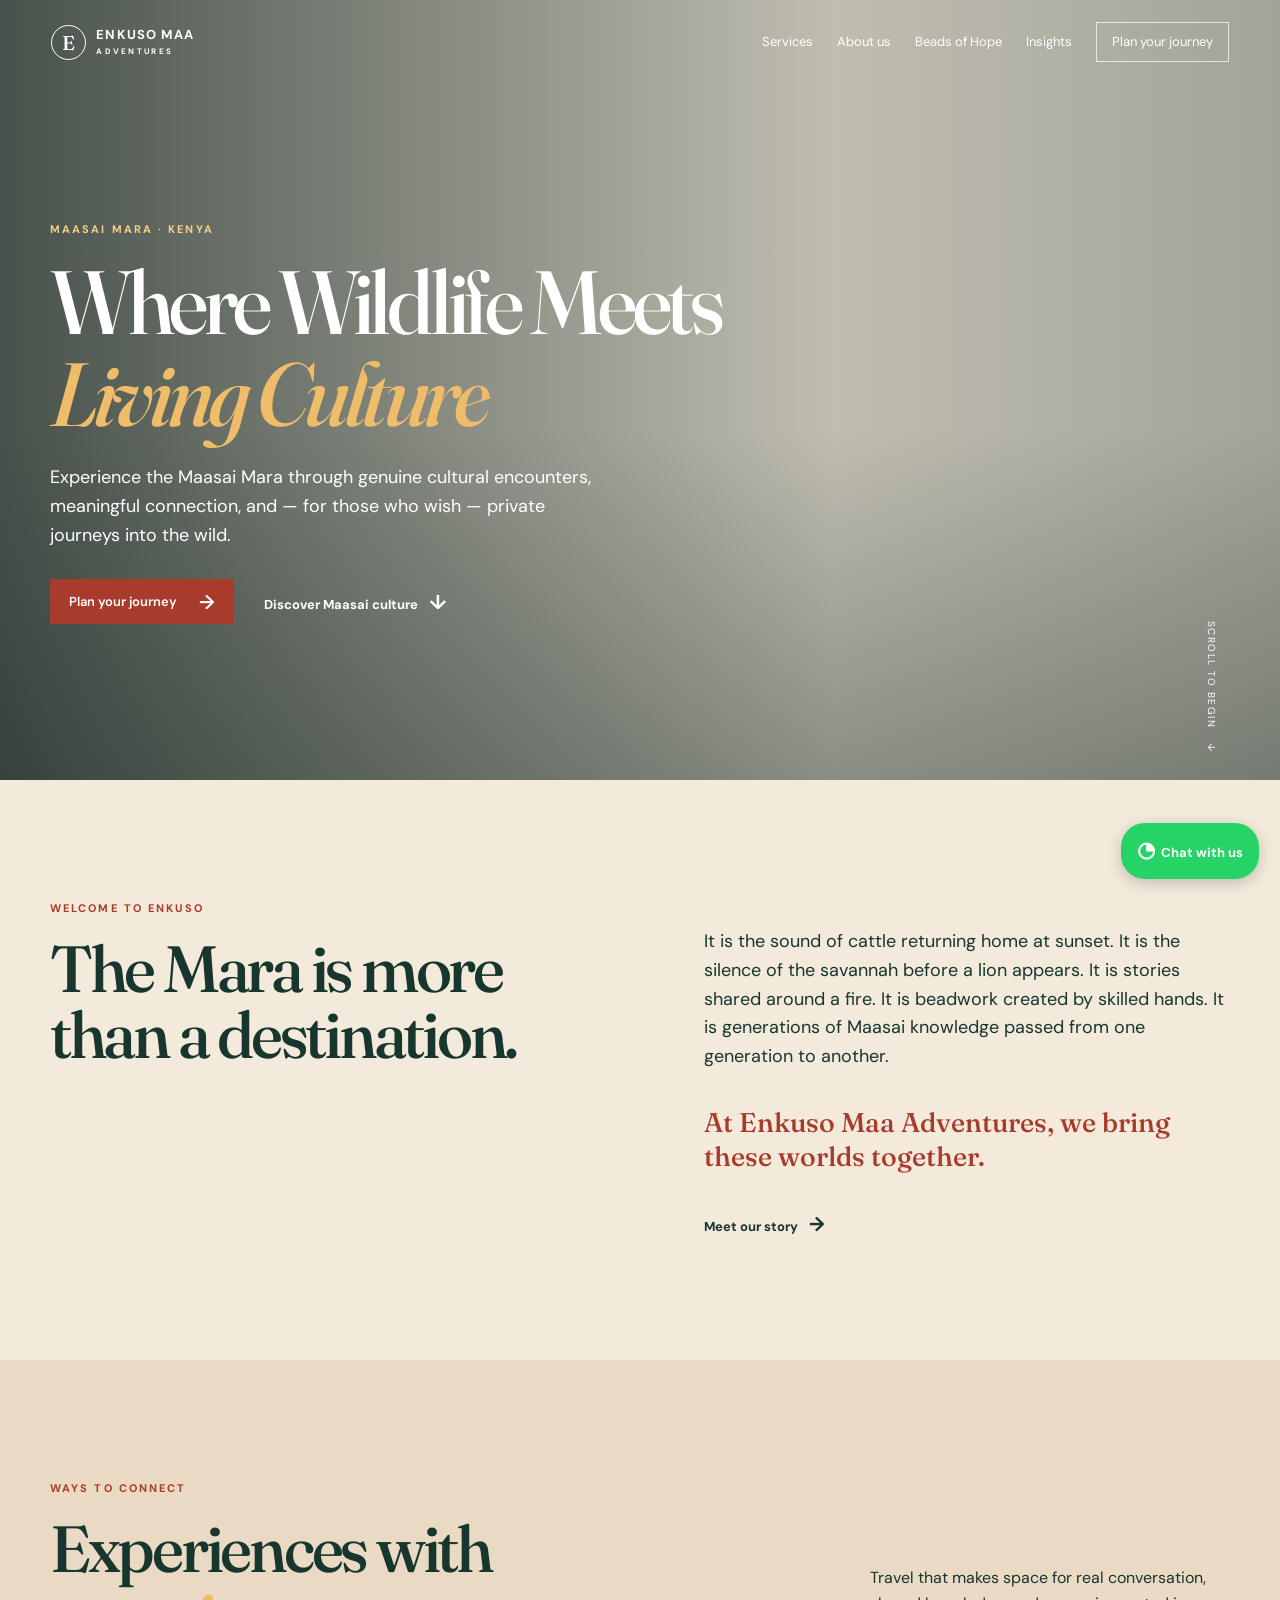
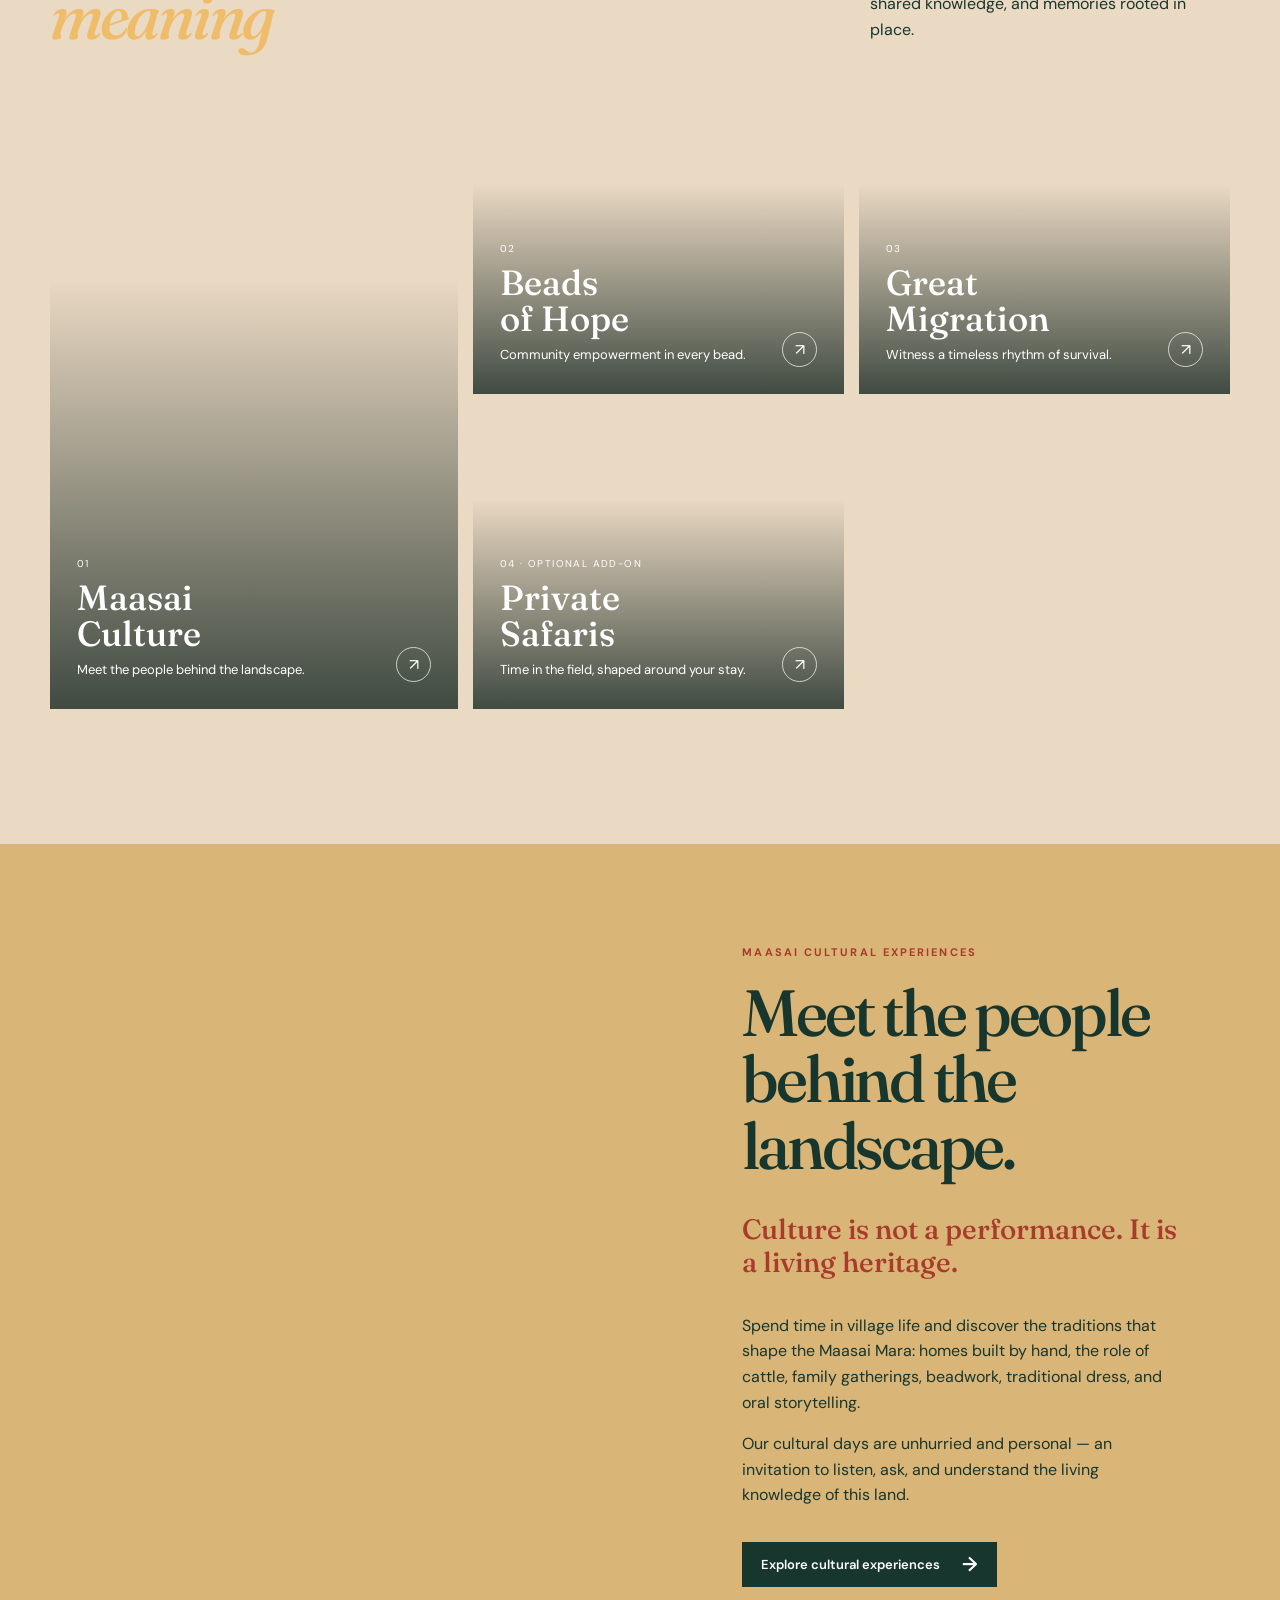
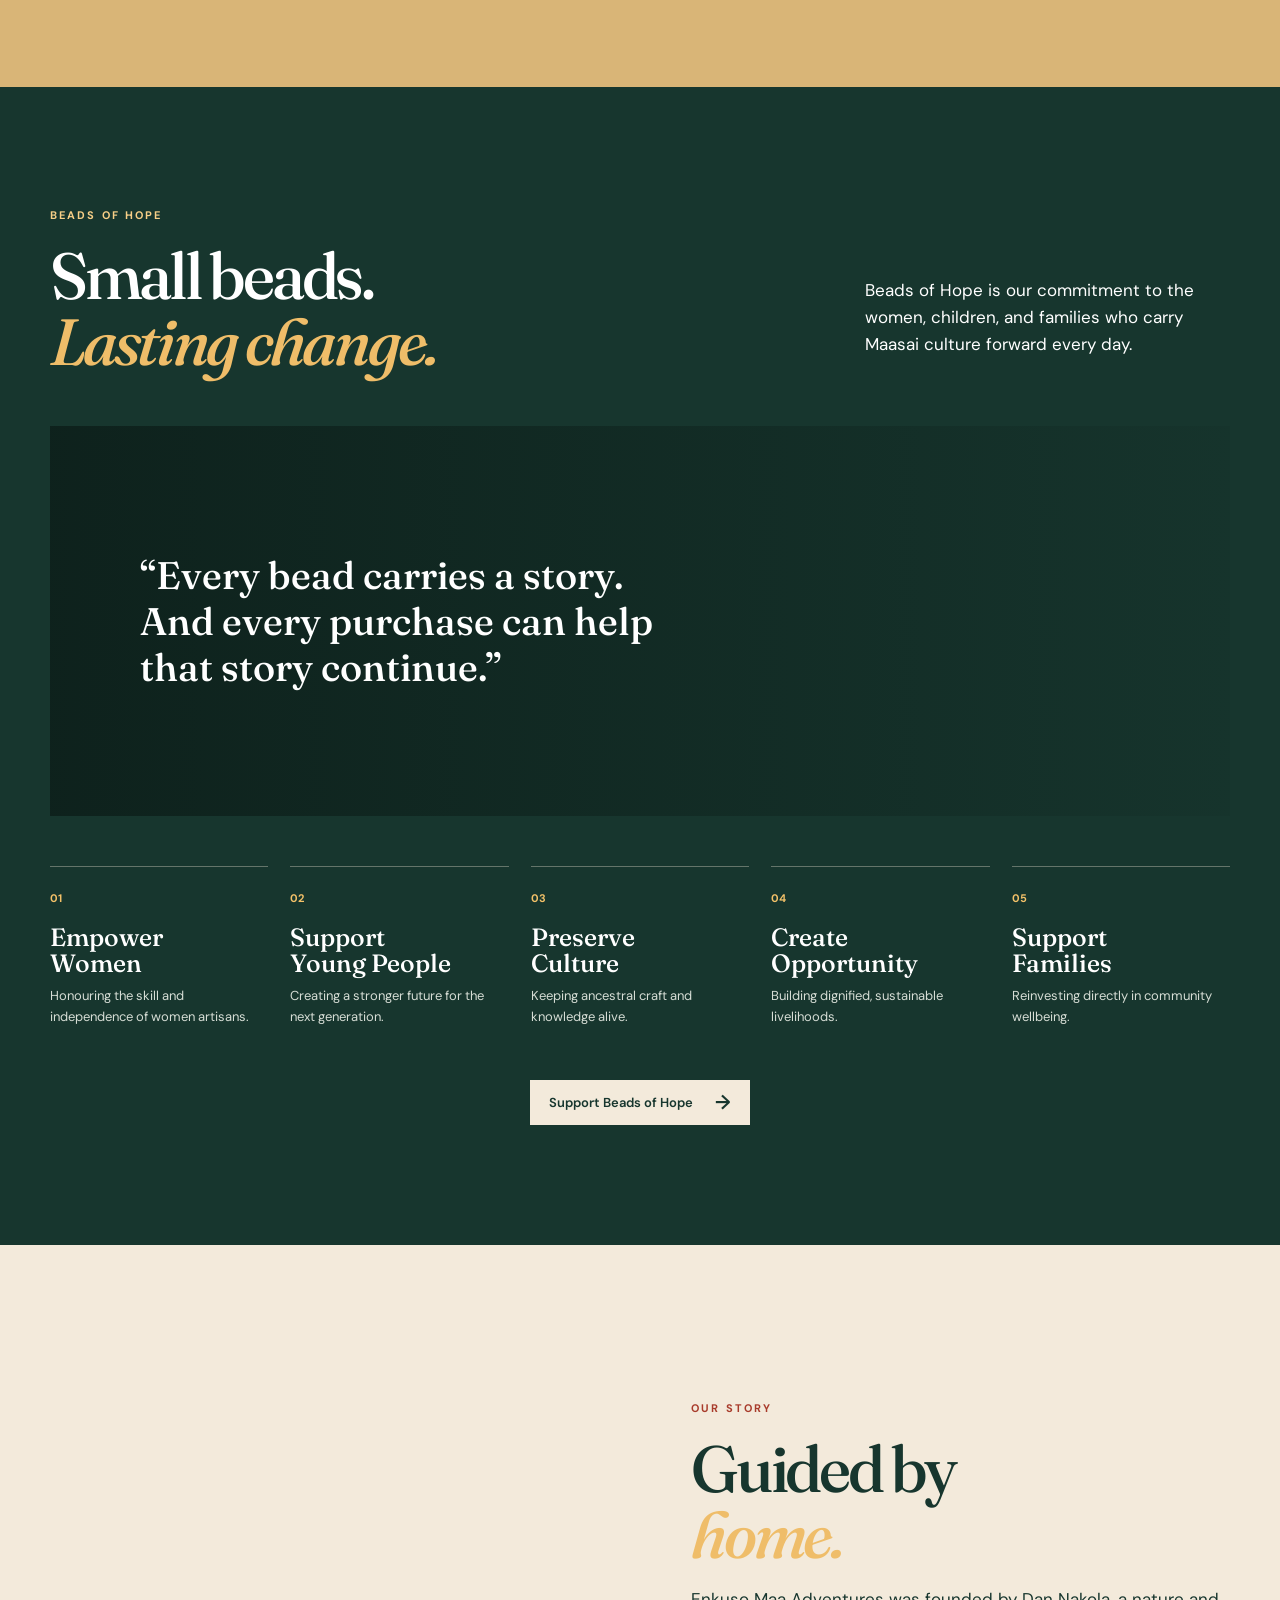
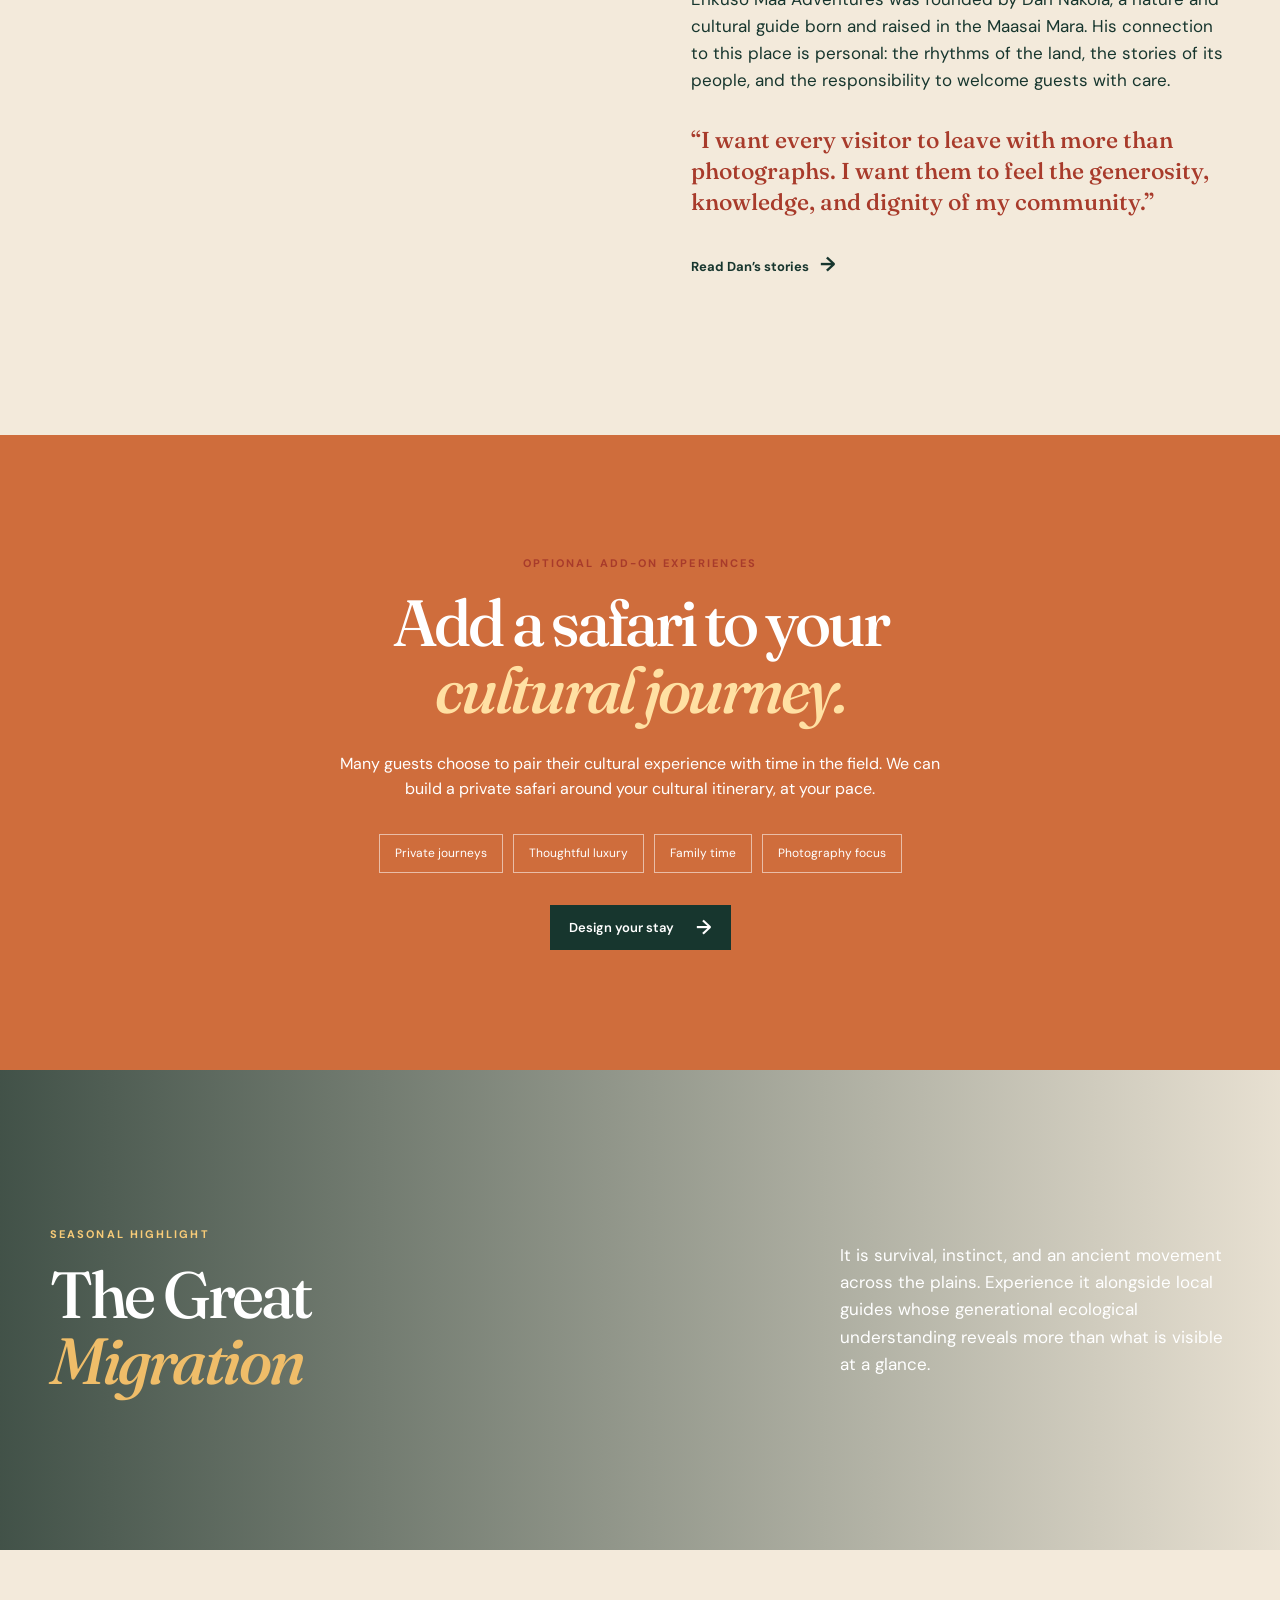
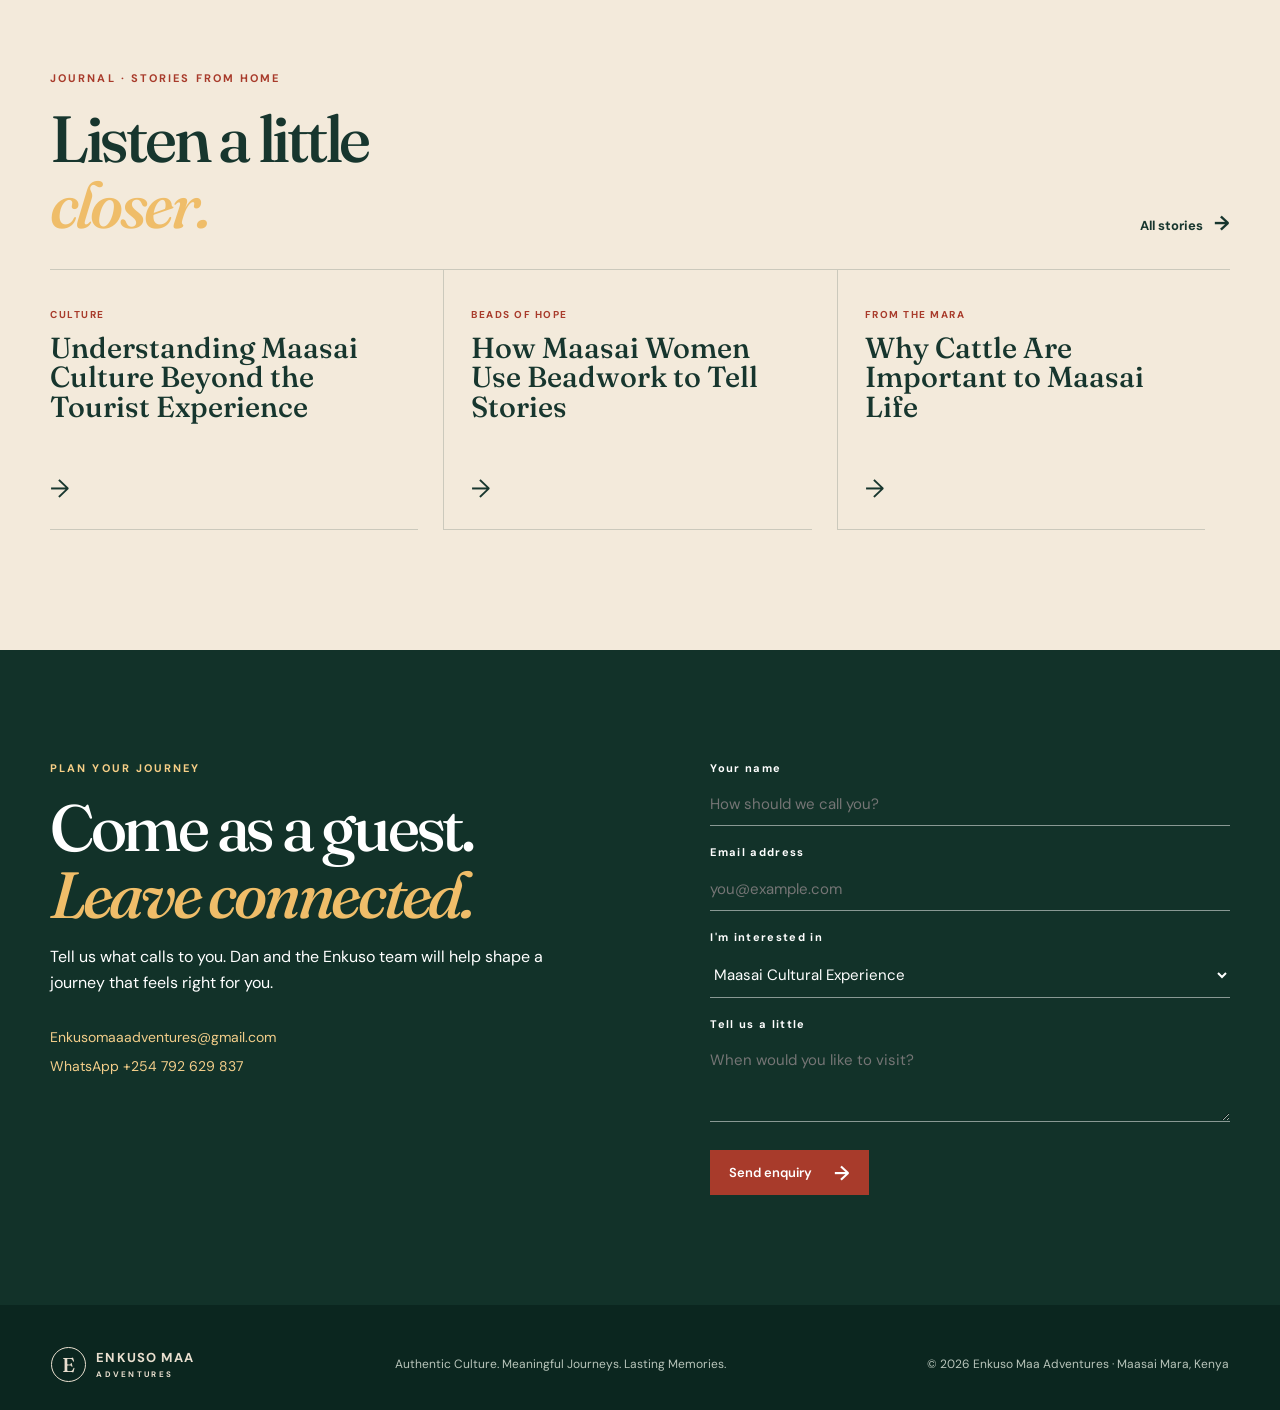
==== index.html @ 647bf37d "Initial commit" ====
<!doctype html>
<html lang="en">
<head>
  <meta charset="UTF-8" />
  <meta name="viewport" content="width=device-width, initial-scale=1.0" />
  <meta name="description" content="Enkuso Maa Adventures — authentic Maasai cultural experiences and meaningful journeys in the Maasai Mara." />
  <title>Enkuso Maa Adventures | Living Culture, Meaningful Journeys</title>
  <link rel="preconnect" href="https://fonts.googleapis.com" />
  <link rel="preconnect" href="https://fonts.gstatic.com" crossorigin />
  <link href="https://fonts.googleapis.com/css2?family=DM+Sans:wght@400;500;600;700&family=Fraunces:opsz,wght@9..144,500;9..144,600;9..144,700&display=swap" rel="stylesheet" />
  <link rel="stylesheet" href="style.css" />
</head>
<body>
  <a class="skip" href="#main">Skip to content</a>
  <header class="site-header" id="top">
    <a class="brand" href="#top" aria-label="Enkuso Maa Adventures home"><span class="brand-mark">E</span><span>ENKUSO MAA<small>ADVENTURES</small></span></a>
    <button class="menu-toggle" aria-label="Open navigation" aria-expanded="false"><span></span><span></span></button>
    <nav aria-label="Main navigation">
      <a href="services.html">Services</a><a href="about.html">About us</a><a href="#beads">Beads of Hope</a><a href="insights.html">Insights</a><a class="nav-cta" href="contact.html">Plan your journey</a>
    </nav>
  </header>

  <main id="main">
    <section class="hero">
      <div class="hero-image" role="img" aria-label="Maasai warrior standing in the Mara at sunset"></div>
      <div class="hero-overlay"></div>
      <div class="hero-copy container">
        <p class="eyebrow light">MAASAI MARA · KENYA</p>
        <h1>Where Wildlife Meets<br /><em>Living Culture</em></h1>
        <p class="lede">Experience the Maasai Mara through genuine cultural encounters, meaningful connection, and — for those who wish — private journeys into the wild.</p>
        <div class="actions"><a class="button button-red" href="#plan">Plan your journey <span>→</span></a><a class="text-link light" href="#culture">Discover Maasai culture <span>↓</span></a></div>
      </div>
      <p class="hero-note">Scroll to begin <span>↓</span></p>
    </section>

    <section class="intro section container">
      <div><p class="eyebrow">WELCOME TO ENKUSO</p><h2>The Mara is more<br />than a destination.</h2></div>
      <div class="intro-copy"><p>It is the sound of cattle returning home at sunset. It is the silence of the savannah before a lion appears. It is stories shared around a fire. It is beadwork created by skilled hands. It is generations of Maasai knowledge passed from one generation to another.</p><p class="accent-copy">At Enkuso Maa Adventures, we bring these worlds together.</p><a class="text-link dark" href="#about">Meet our story <span>→</span></a></div>
    </section>

    <section class="experiences section" id="experiences">
      <div class="container section-heading"><div><p class="eyebrow">WAYS TO CONNECT</p><h2>Experiences with<br /><em>meaning</em></h2></div><p>Travel that makes space for real conversation, shared knowledge, and memories rooted in place.</p></div>
      <div class="experience-grid container">
        <a class="experience-card culture-card" href="#culture"><div><p class="card-index">01</p><h3>Maasai<br />Culture</h3><p>Meet the people behind the landscape.</p><span class="round-arrow">↗</span></div></a>
        <a class="experience-card beads-card" href="#beads"><div><p class="card-index">02</p><h3>Beads<br />of Hope</h3><p>Community empowerment in every bead.</p><span class="round-arrow">↗</span></div></a>
        <a class="experience-card migration-card" href="#migration"><div><p class="card-index">03</p><h3>Great<br />Migration</h3><p>Witness a timeless rhythm of survival.</p><span class="round-arrow">↗</span></div></a>
        <a class="experience-card safari-card" href="#safari"><div><p class="card-index">04 · OPTIONAL ADD-ON</p><h3>Private<br />Safaris</h3><p>Time in the field, shaped around your stay.</p><span class="round-arrow">↗</span></div></a>
      </div>
    </section>

    <section class="culture section" id="culture">
      <div class="culture-photo"></div><div class="culture-copy"><p class="eyebrow">MAASAI CULTURAL EXPERIENCES</p><h2>Meet the people<br />behind the landscape.</h2><p class="statement">Culture is not a performance. It is a living heritage.</p><p>Spend time in village life and discover the traditions that shape the Maasai Mara: homes built by hand, the role of cattle, family gatherings, beadwork, traditional dress, and oral storytelling.</p><p>Our cultural days are unhurried and personal — an invitation to listen, ask, and understand the living knowledge of this land.</p><a class="button button-dark" href="#plan">Explore cultural experiences <span>→</span></a></div>
    </section>

    <section class="beads section" id="beads">
      <div class="container beads-top"><div><p class="eyebrow light">BEADS OF HOPE</p><h2>Small beads.<br /><em>Lasting change.</em></h2></div><p>Beads of Hope is our commitment to the women, children, and families who carry Maasai culture forward every day.</p></div>
      <div class="beads-image container"><div class="beads-quote">“Every bead carries a story.<br />And every purchase can help<br />that story continue.”</div></div>
      <div class="container pillars"><article><b>01</b><h3>Empower<br />Women</h3><p>Honouring the skill and independence of women artisans.</p></article><article><b>02</b><h3>Support<br />Young People</h3><p>Creating a stronger future for the next generation.</p></article><article><b>03</b><h3>Preserve<br />Culture</h3><p>Keeping ancestral craft and knowledge alive.</p></article><article><b>04</b><h3>Create<br />Opportunity</h3><p>Building dignified, sustainable livelihoods.</p></article><article><b>05</b><h3>Support<br />Families</h3><p>Reinvesting directly in community wellbeing.</p></article></div>
      <div class="center"><a class="button button-cream" href="#plan">Support Beads of Hope <span>→</span></a></div>
    </section>

    <section class="about section container" id="about"><div class="about-photo"></div><div class="about-copy"><p class="eyebrow">OUR STORY</p><h2>Guided by<br /><em>home.</em></h2><p>Enkuso Maa Adventures was founded by Dan Nakola, a nature and cultural guide born and raised in the Maasai Mara. His connection to this place is personal: the rhythms of the land, the stories of its people, and the responsibility to welcome guests with care.</p><p>“I want every visitor to leave with more than photographs. I want them to feel the generosity, knowledge, and dignity of my community.”</p><a class="text-link dark" href="#stories">Read Dan’s stories <span>→</span></a></div></section>

    <section class="safari section" id="safari"><div class="container safari-inner"><p class="eyebrow">OPTIONAL ADD-ON EXPERIENCES</p><h2>Add a safari to your<br /><em>cultural journey.</em></h2><p class="safari-intro">Many guests choose to pair their cultural experience with time in the field. We can build a private safari around your cultural itinerary, at your pace.</p><div class="safari-types"><span>Private journeys</span><span>Thoughtful luxury</span><span>Family time</span><span>Photography focus</span></div><a class="button button-dark" href="#plan">Design your stay <span>→</span></a></div></section>

    <section class="migration section" id="migration"><div class="container migration-wrap"><div><p class="eyebrow">SEASONAL HIGHLIGHT</p><h2>The Great<br /><em>Migration</em></h2></div><p>It is survival, instinct, and an ancient movement across the plains. Experience it alongside local guides whose generational ecological understanding reveals more than what is visible at a glance.</p></div></section>

    <section class="stories section container" id="stories"><div class="section-heading"><div><p class="eyebrow">JOURNAL · STORIES FROM HOME</p><h2>Listen a little<br /><em>closer.</em></h2></div><a class="text-link dark" href="#plan">All stories <span>→</span></a></div><div class="story-grid"><article><p class="story-cat">CULTURE</p><h3>Understanding Maasai Culture Beyond the Tourist Experience</h3><a href="#plan" aria-label="Read story">→</a></article><article><p class="story-cat">BEADS OF HOPE</p><h3>How Maasai Women Use Beadwork to Tell Stories</h3><a href="#plan" aria-label="Read story">→</a></article><article><p class="story-cat">FROM THE MARA</p><h3>Why Cattle Are Important to Maasai Life</h3><a href="#plan" aria-label="Read story">→</a></article></div></section>

    <section class="plan" id="plan"><div class="container plan-grid"><div><p class="eyebrow light">PLAN YOUR JOURNEY</p><h2>Come as a guest.<br /><em>Leave connected.</em></h2><p>Tell us what calls to you. Dan and the Enkuso team will help shape a journey that feels right for you.</p><p class="contact-links"><a href="mailto:Enkusomaaadventures@gmail.com">Enkusomaaadventures@gmail.com</a><a href="https://wa.me/254792629837" target="_blank" rel="noopener">WhatsApp +254 792 629 837</a></p></div><form><label>Your name<input required type="text" placeholder="How should we call you?" /></label><label>Email address<input required type="email" placeholder="you@example.com" /></label><label>I'm interested in<select><option>Maasai Cultural Experience</option><option>Beads of Hope</option><option>Safari Add-On</option><option>Great Migration</option><option>Not Sure Yet</option></select></label><label>Tell us a little<textarea rows="3" placeholder="When would you like to visit?"></textarea></label><button class="button button-red" type="submit">Send enquiry <span>→</span></button></form></div></section>
  </main>
  <a class="whatsapp" href="https://wa.me/254792629837" target="_blank" rel="noopener" aria-label="Chat on WhatsApp">◔<span>Chat with us</span></a>
  <footer><a class="brand" href="#top"><span class="brand-mark">E</span><span>ENKUSO MAA<small>ADVENTURES</small></span></a><p>Authentic Culture. Meaningful Journeys. Lasting Memories.</p><p>© 2026 Enkuso Maa Adventures · Maasai Mara, Kenya</p></footer>
  <script src="script.js"></script>
</body>
</html>
---- style.css ----
:root{--ink:#17362e;--cream:#f3eadb;--sand:#d7b477;--red:#a83b2b;--orange:#d96d36;--line:rgba(23,54,46,.18)}*{box-sizing:border-box}html{scroll-behavior:smooth}body{margin:0;background:var(--cream);color:var(--ink);font-family:'DM Sans',sans-serif;font-size:16px;line-height:1.6}.container{width:min(1180px,calc(100% - 80px));margin:auto}.skip{position:absolute;left:-999px}.skip:focus{left:1rem;top:1rem;z-index:99;background:white;padding:.5rem}.site-header{height:84px;display:flex;align-items:center;justify-content:space-between;padding:0 4vw;position:absolute;top:0;width:100%;z-index:2;color:white}.brand{display:flex;align-items:center;gap:10px;color:inherit;text-decoration:none;font-weight:700;letter-spacing:.09em;font-size:13px;line-height:1.05}.brand small{display:block;font-size:8px;letter-spacing:.29em;margin-top:5px}.brand-mark{width:35px;height:35px;border:1px solid currentColor;border-radius:50%;display:grid;place-items:center;font-family:Fraunces,serif;font-size:20px;font-weight:500}.site-header nav{display:flex;align-items:center;gap:24px}.site-header nav a{color:inherit;text-decoration:none;font-size:13px}.nav-cta{border:1px solid rgba(255,255,255,.7);padding:9px 15px}.menu-toggle{display:none}.hero{height:min(780px,100vh);min-height:630px;position:relative;color:white;display:flex;align-items:center;overflow:hidden}.hero-image,.culture-photo,.beads-image,.about-photo{background-size:cover;background-position:center}.hero-image{inset:0;position:absolute;background-image:url('https://images.unsplash.com/photo-1516426122078-c23e76319801?auto=format&fit=crop&w=2000&q=85');transform:scale(1.02)}.hero-overlay{position:absolute;inset:0;background:linear-gradient(90deg,rgba(13,31,27,.75),rgba(13,31,27,.22) 65%,rgba(13,31,27,.35)),linear-gradient(0deg,rgba(13,31,27,.3),transparent 45%)}.hero-copy{position:relative;padding-top:65px}.eyebrow{font-size:11px;letter-spacing:.19em;font-weight:700;margin:0 0 18px;color:var(--red)}.eyebrow.light{color:#f7cf87}.hero h1,h2,h3{font-family:Fraunces,Georgia,serif;font-weight:500;line-height:1.02;margin:0}.hero h1{font-size:clamp(52px,7vw,91px);letter-spacing:-.05em}.hero h1 em,h2 em{font-weight:500;color:#efbd69}.lede{font-size:18px;max-width:545px;margin:24px 0 30px}.actions{display:flex;align-items:center;gap:30px}.button{display:inline-flex;align-items:center;gap:22px;text-decoration:none;border:0;padding:14px 19px;font:600 13px 'DM Sans';cursor:pointer}.button span{font-size:20px;line-height:0}.button-red{background:var(--red);color:white}.button-dark{background:var(--ink);color:white}.button-cream{background:var(--cream);color:var(--ink)}.text-link{font-weight:700;font-size:13px;text-decoration:none}.text-link span{font-size:20px;margin-left:8px}.text-link.light{color:white}.text-link.dark{color:var(--ink)}.hero-note{position:absolute;right:4vw;bottom:27px;writing-mode:vertical-rl;font-size:10px;letter-spacing:.14em;text-transform:uppercase}.hero-note span{margin-top:10px}.section{padding:120px 0}.intro{display:grid;grid-template-columns:1fr 1fr;gap:10vw}.intro h2,.section-heading h2,.culture h2,.beads h2,.about h2,.safari h2,.migration h2,.plan h2{font-size:clamp(42px,5.1vw,71px);letter-spacing:-.05em}.intro-copy{padding-top:27px;font-size:18px}.intro-copy p:first-child{margin-top:0}.accent-copy{font:500 27px/1.25 Fraunces,serif;color:var(--red);margin:35px 0}.experiences{background:#ead9c3;padding-bottom:135px}.section-heading{display:flex;justify-content:space-between;align-items:end;margin-bottom:45px}.section-heading>p{max-width:360px;margin-bottom:7px}.experience-grid{display:grid;grid-template-columns:1.1fr 1fr 1fr;grid-template-rows:300px 300px;gap:15px}.experience-card{display:flex;align-items:end;color:white;padding:27px;text-decoration:none;background-size:cover;background-position:center;position:relative;isolation:isolate}.experience-card:before{content:"";position:absolute;inset:0;background:linear-gradient(0deg,rgba(7,27,22,.75),transparent 70%);z-index:-1}.experience-card>div{width:100%}.culture-card{grid-row:span 2;background-image:url('https://images.unsplash.com/photo-1547471080-7cc2caa01a7e?auto=format&fit=crop&w=1100&q=80')}.beads-card{background-image:url('https://images.unsplash.com/photo-1598520106830-8c45c2035460?auto=format&fit=crop&w=1000&q=80')}.migration-card{background-image:url('https://images.unsplash.com/photo-1516026672322-bc52d61a55d5?auto=format&fit=crop&w=1000&q=80')}.safari-card{background-image:url('https://images.unsplash.com/photo-1547970810-dc1eac37d174?auto=format&fit=crop&w=1000&q=80')}.card-index{font-size:10px;letter-spacing:.14em;margin:0 0 8px}.experience-card h3{font-size:35px}.experience-card p:not(.card-index){font-size:13px;margin:9px 0 0}.round-arrow{float:right;border:1px solid rgba(255,255,255,.7);width:35px;height:35px;border-radius:50%;display:grid;place-items:center;margin-top:-34px}.culture{display:grid;grid-template-columns:1fr 1fr;padding:0;background:#d9b577}.culture-photo{min-height:710px;background-image:url('https://images.unsplash.com/photo-1535083783855-76ae62b2914e?auto=format&fit=crop&w=1200&q=85')}.culture-copy{padding:100px min(8vw,120px);align-self:center}.culture-copy>p:not(.eyebrow){max-width:500px}.statement{font:500 28px/1.2 Fraunces,serif;color:var(--red);margin:33px 0}.culture-copy .button{margin-top:18px}.beads{background:var(--ink);color:white}.beads-top{display:flex;justify-content:space-between;align-items:end;margin-bottom:50px}.beads-top>p{max-width:365px;font-size:17px}.beads-image{height:390px;background-image:linear-gradient(90deg,rgba(10,25,21,.7),rgba(10,25,21,.08)),url('https://images.unsplash.com/photo-1544450285-120b0842f663?auto=format&fit=crop&w=1600&q=85');display:flex;align-items:center;padding:7vw}.beads-quote{font:500 clamp(25px,3vw,40px)/1.2 Fraunces,serif}.pillars{display:grid;grid-template-columns:repeat(5,1fr);gap:22px;padding-top:50px;padding-bottom:52px}.pillars article{border-top:1px solid rgba(243,234,219,.35);padding-top:17px}.pillars b{color:#f4c269;font-size:11px}.pillars h3{font-size:25px;margin:16px 0 10px}.pillars p{font-size:13px;color:#d6ddd5;margin:0}.center{text-align:center}.about{display:grid;grid-template-columns:1fr 1fr;gap:8vw;align-items:center}.about-photo{height:550px;background-image:url('https://images.unsplash.com/photo-1594708767771-a7502209ff51?auto=format&fit=crop&w=1100&q=85')}.about-copy p:not(.eyebrow){font-size:17px}.about-copy p:nth-of-type(3){font:500 23px/1.35 Fraunces,serif;color:var(--red);margin:30px 0}.safari{background:#cf6d3c;color:#fff;text-align:center}.safari h2 em{color:#ffe0a3}.safari-intro{max-width:620px;margin:27px auto}.safari-types{display:flex;justify-content:center;flex-wrap:wrap;gap:10px;margin:32px 0}.safari-types span{border:1px solid rgba(255,255,255,.55);padding:9px 15px;font-size:12px}.migration{padding:0;min-height:480px;background:linear-gradient(90deg,rgba(16,39,31,.78),rgba(16,39,31,.05)),url('https://images.unsplash.com/photo-1557050543-4d5f4e07ef46?auto=format&fit=crop&w=1800&q=85') center/cover;color:white;display:grid;align-items:center}.migration-wrap{display:flex;justify-content:space-between;align-items:end}.migration-wrap .eyebrow{color:#f8cb78}.migration-wrap p:last-child{width:390px;font-size:17px}.stories .section-heading{margin-bottom:30px}.story-grid{display:grid;grid-template-columns:repeat(3,1fr);border-top:1px solid var(--line)}.story-grid article{min-height:260px;padding:27px 27px 20px 0;display:flex;flex-direction:column;border-bottom:1px solid var(--line);margin-right:25px}.story-grid article+article{border-left:1px solid var(--line);padding-left:27px}.story-cat{font-size:10px;font-weight:700;letter-spacing:.15em;color:var(--red)}.story-grid h3{font-size:29px}.story-grid a{color:var(--ink);font-size:25px;text-decoration:none;margin-top:auto}.plan{background:#123229;color:white;padding:110px 0}.plan-grid{display:grid;grid-template-columns:1fr 1fr;gap:11vw}.plan h2 em{color:#efbd69}.plan p:not(.eyebrow){max-width:520px}.contact-links{display:flex;flex-direction:column;gap:7px;margin-top:30px}.contact-links a{color:#f3ce8a;text-decoration:none;font-size:14px}form{display:grid;gap:18px}label{font-size:11px;letter-spacing:.12em;font-weight:700}input,select,textarea{display:block;width:100%;margin-top:6px;padding:11px 0;background:transparent;border:0;border-bottom:1px solid rgba(255,255,255,.5);color:white;font:15px 'DM Sans'}select option{color:var(--ink)}textarea{resize:vertical}form .button{justify-self:start;margin-top:10px}.whatsapp{position:fixed;bottom:21px;right:21px;background:#25d366;color:white;border-radius:24px;padding:11px 16px;text-decoration:none;z-index:4;font-weight:700;font-size:13px;box-shadow:0 4px 15px #0003}.whatsapp:first-letter{font-size:21px}.whatsapp span{margin-left:6px}footer{background:#0b261f;color:#e9dfcf;padding:42px 4vw 28px;display:flex;align-items:center;justify-content:space-between;gap:20px;font-size:12px}footer p{margin:0;color:#b8c4ba}
@media(max-width:800px){.container{width:min(100% - 42px,600px)}.site-header{height:70px;padding:0 21px}.site-header nav{display:none;position:absolute;top:70px;left:0;right:0;background:var(--ink);padding:20px;flex-direction:column;align-items:start;gap:13px}.site-header nav.open{display:flex}.menu-toggle{display:grid;gap:6px;background:none;border:0}.menu-toggle span{display:block;width:25px;height:1px;background:white}.hero{min-height:650px}.hero h1{font-size:51px}.lede{font-size:16px}.hero-note{display:none}.section{padding:80px 0}.intro,.about,.plan-grid{grid-template-columns:1fr;gap:32px}.intro-copy{padding:0}.section-heading,.beads-top,.migration-wrap{display:block}.section-heading>p{margin-top:20px}.experience-grid{grid-template-columns:1fr 1fr;grid-template-rows:250px 250px 250px}.culture-card{grid-row:span 2}.culture{grid-template-columns:1fr}.culture-photo{min-height:430px}.culture-copy{padding:70px 21px}.beads-top>p{margin-top:23px}.beads-image{height:340px;padding:32px}.pillars{grid-template-columns:1fr 1fr}.pillars article:last-child{grid-column:span 2}.about-photo{height:410px}.migration{min-height:470px}.migration-wrap p:last-child{width:auto;margin-top:35px}.story-grid{grid-template-columns:1fr}.story-grid article,.story-grid article+article{margin:0;padding:25px 0;border-left:0}.plan{padding:75px 0}footer{display:grid;gap:15px}.whatsapp span{display:none}.whatsapp{width:48px;height:48px;padding:11px;text-align:center;border-radius:50%}}
@media(max-width:450px){.experience-grid{display:grid;grid-template-columns:1fr;grid-template-rows:260px}.culture-card{grid-row:auto}.pillars{grid-template-columns:1fr}.pillars article:last-child{grid-column:auto}.actions{align-items:start;flex-direction:column;gap:20px}.hero h1{font-size:47px}}
.solid-header{position:relative;background:var(--ink)}.solid-header nav a.active:not(.nav-cta){color:#f4c269}.page-hero{min-height:510px;display:grid;align-items:end;padding:110px 0 80px;color:white;background-size:cover;background-position:center;position:relative;isolation:isolate}.page-hero:before{content:"";position:absolute;inset:0;background:rgba(11,35,28,.62);z-index:-1}.page-hero h1,.contact-page h1,.insights-header h1{font:500 clamp(48px,6.4vw,82px)/1.03 Fraunces,serif;letter-spacing:-.05em;margin:0}.page-hero h1 em,.contact-page h1 em,.insights-header h1 em{color:#efbd69}.page-hero p:last-child{font-size:18px;max-width:520px;margin:22px 0 0}.services-page-hero{background-image:url('https://images.unsplash.com/photo-1547471080-7cc2caa01a7e?auto=format&fit=crop&w=1800&q=85')}.about-page-hero{background-image:url('https://images.unsplash.com/photo-1535083783855-76ae62b2914e?auto=format&fit=crop&w=1800&q=85')}.service-list{display:grid;grid-template-columns:.75fr 1.25fr;gap:10vw}.service-intro h2{font-size:clamp(42px,5vw,67px);letter-spacing:-.05em}.service-intro>p:last-child{font-size:17px}.service-rows{border-top:1px solid var(--line)}.service-rows article{display:grid;grid-template-columns:52px 1fr;gap:20px;padding:30px 0;border-bottom:1px solid var(--line)}.service-rows article>span{font-size:11px;font-weight:700;color:var(--red);letter-spacing:.1em}.service-rows h3{font-size:31px}.service-rows p{max-width:600px}.service-callout{padding:90px 0;background:var(--red);color:white}.service-callout h2{font-size:clamp(43px,5.5vw,70px);letter-spacing:-.05em;margin:0 0 30px}.founder{display:grid;grid-template-columns:1fr 1fr;align-items:center;gap:8vw}.founder-photo{height:580px;background:url('https://images.unsplash.com/photo-1594708767771-a7502209ff51?auto=format&fit=crop&w=1100&q=85') center/cover}.founder h2,.values h2{font-size:clamp(43px,5vw,69px);letter-spacing:-.05em}.founder p:not(.eyebrow){font-size:17px}.values{background:#ead9c3}.values-grid{display:grid;grid-template-columns:repeat(4,1fr);gap:25px;margin-top:48px}.values-grid article{border-top:1px solid var(--line);padding-top:18px}.values-grid b{font-size:11px;color:var(--red)}.values-grid h3{font-size:27px;margin:15px 0}.values-grid p{font-size:14px}.contact-page{padding-top:120px;min-height:720px}.contact-page-grid{display:grid;grid-template-columns:1fr 1fr;gap:10vw}.contact-page-grid>div>p:not(.eyebrow){font-size:18px;max-width:510px}.contact-details{display:grid;gap:10px;margin-top:40px}.contact-details a{color:var(--red);font-weight:700;text-decoration:none}.contact-form{background:var(--ink);padding:38px}.contact-form input,.contact-form select,.contact-form textarea{color:white}.insights-header{background:#d9b577;padding:110px 0 75px}.insights-header>div>p:last-child{font-size:18px;max-width:440px;margin:25px 0 0}.featured-article{display:grid;grid-template-columns:1fr 1fr;gap:7vw;align-items:center;margin-bottom:75px}.article-image{height:440px;background:url('https://images.unsplash.com/photo-1544450285-120b0842f663?auto=format&fit=crop&w=1100&q=85') center/cover}.featured-article h2{font-size:clamp(36px,4vw,56px);letter-spacing:-.04em}.article-grid{display:grid;grid-template-columns:repeat(2,1fr);gap:0 50px}.article-grid article{border-top:1px solid var(--line);padding:25px 0 35px}.article-grid h3{font-size:30px}.article-grid a{color:var(--red);font-size:13px;font-weight:700;text-decoration:none}@media(max-width:800px){.service-list,.founder,.contact-page-grid,.featured-article{grid-template-columns:1fr;gap:35px}.page-hero{min-height:440px;padding:80px 0 55px}.values-grid{grid-template-columns:1fr 1fr}.contact-page{padding-top:75px}.contact-form{padding:28px}.article-grid{gap:0 28px}.solid-header nav{background:var(--ink)}}@media(max-width:450px){.values-grid,.article-grid{grid-template-columns:1fr}.founder-photo{height:400px}.featured-article{margin-bottom:50px}}
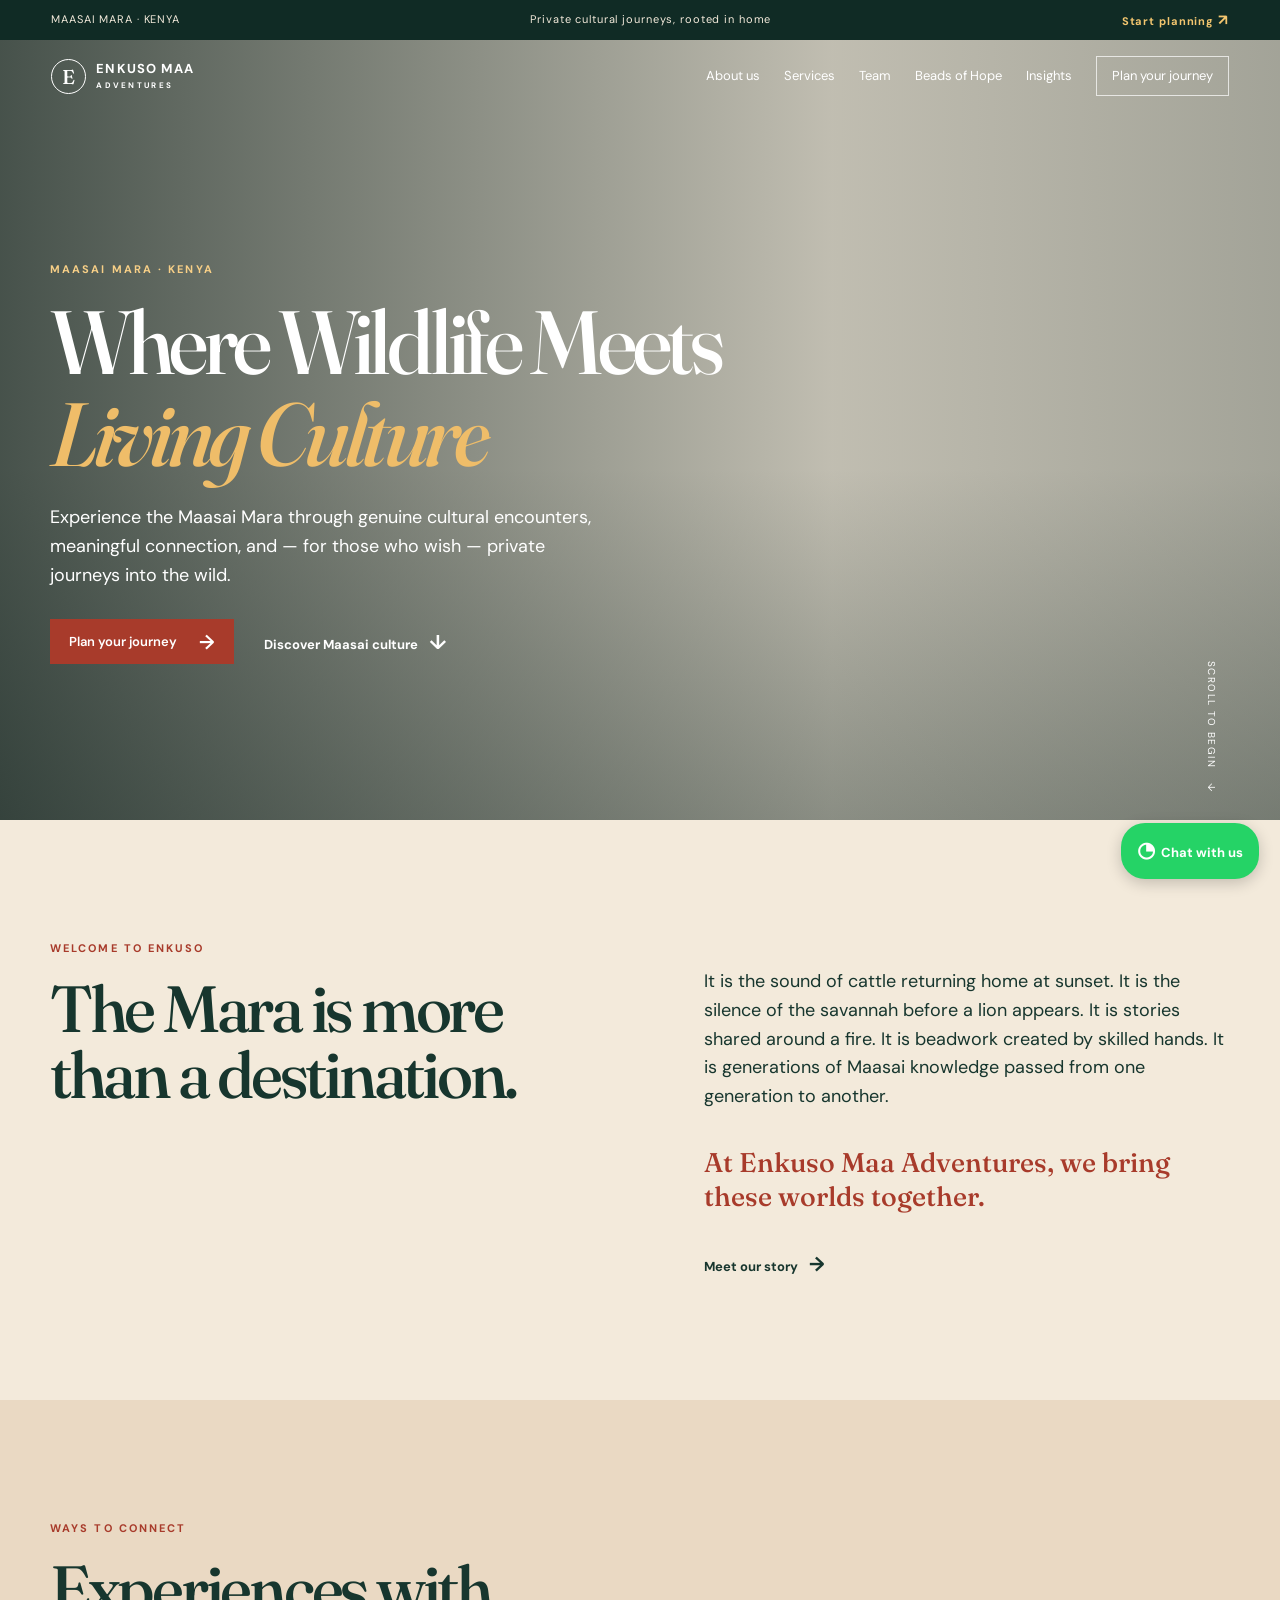
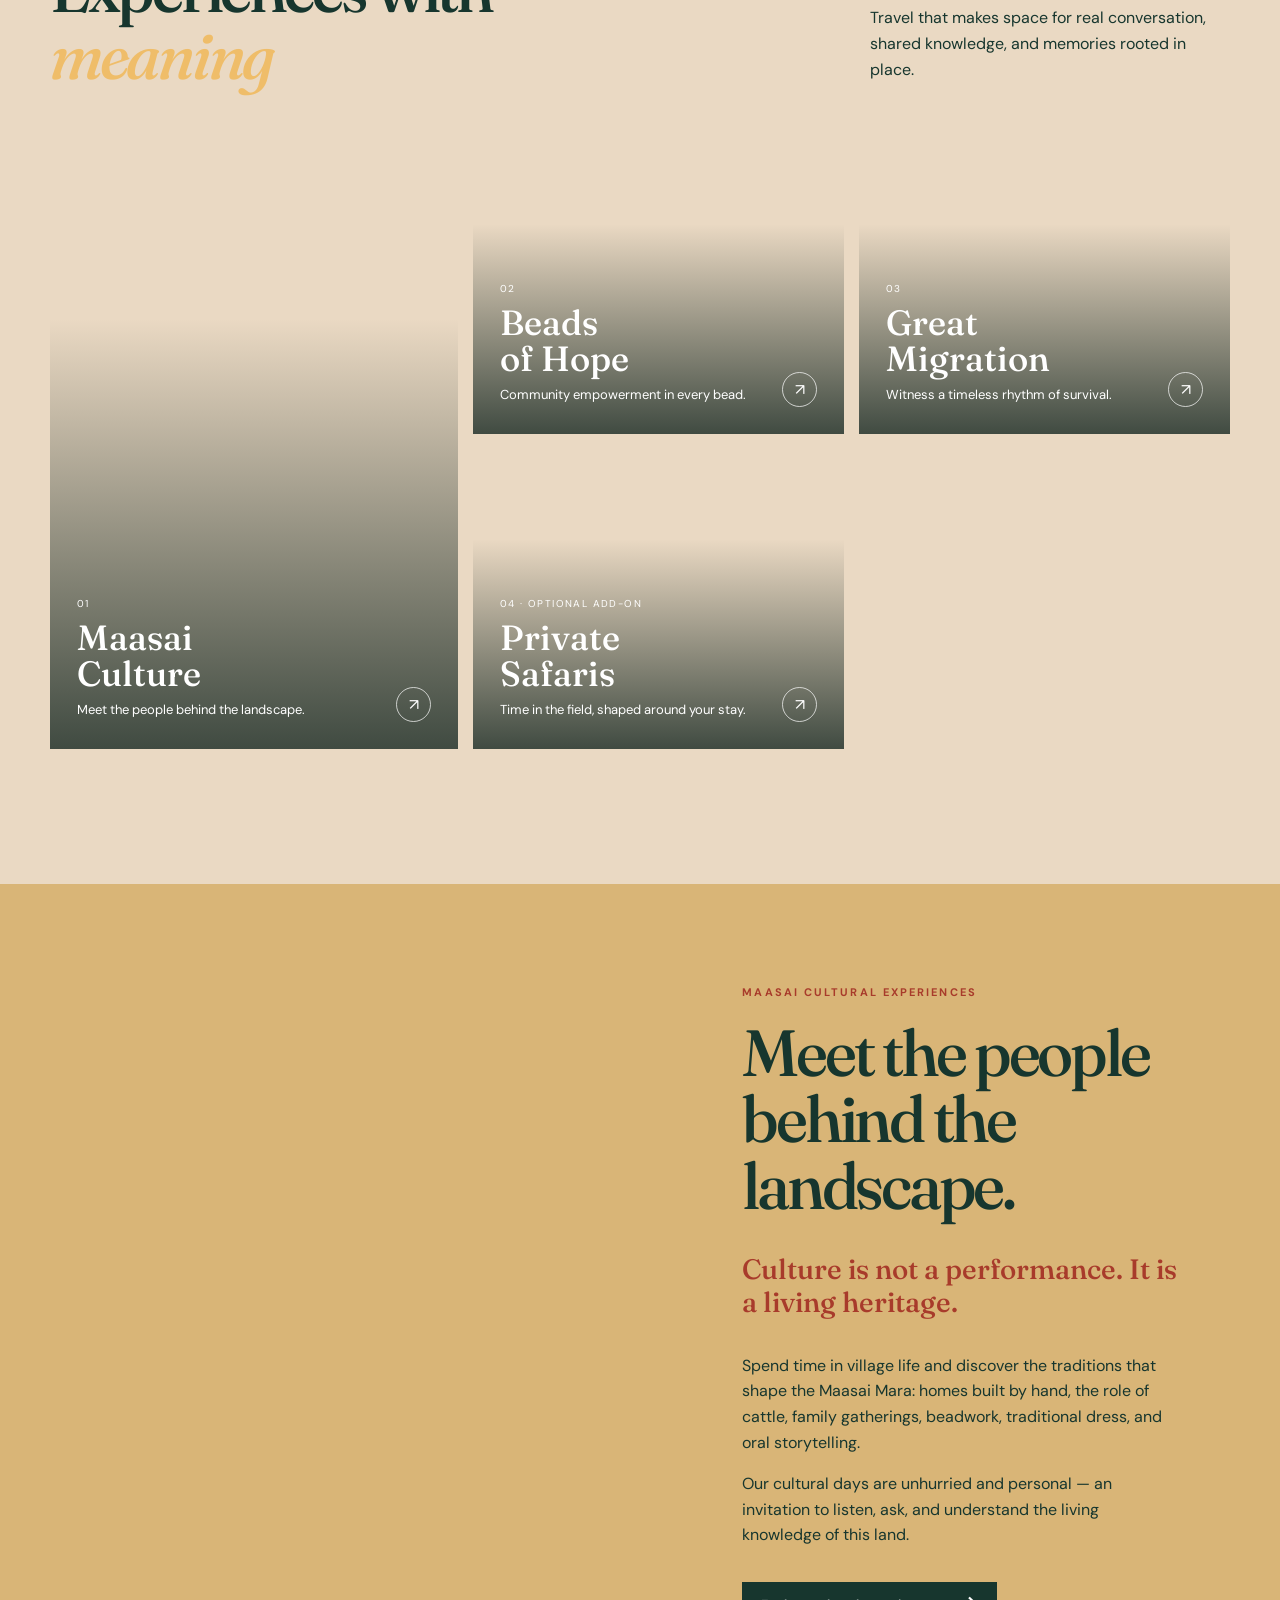
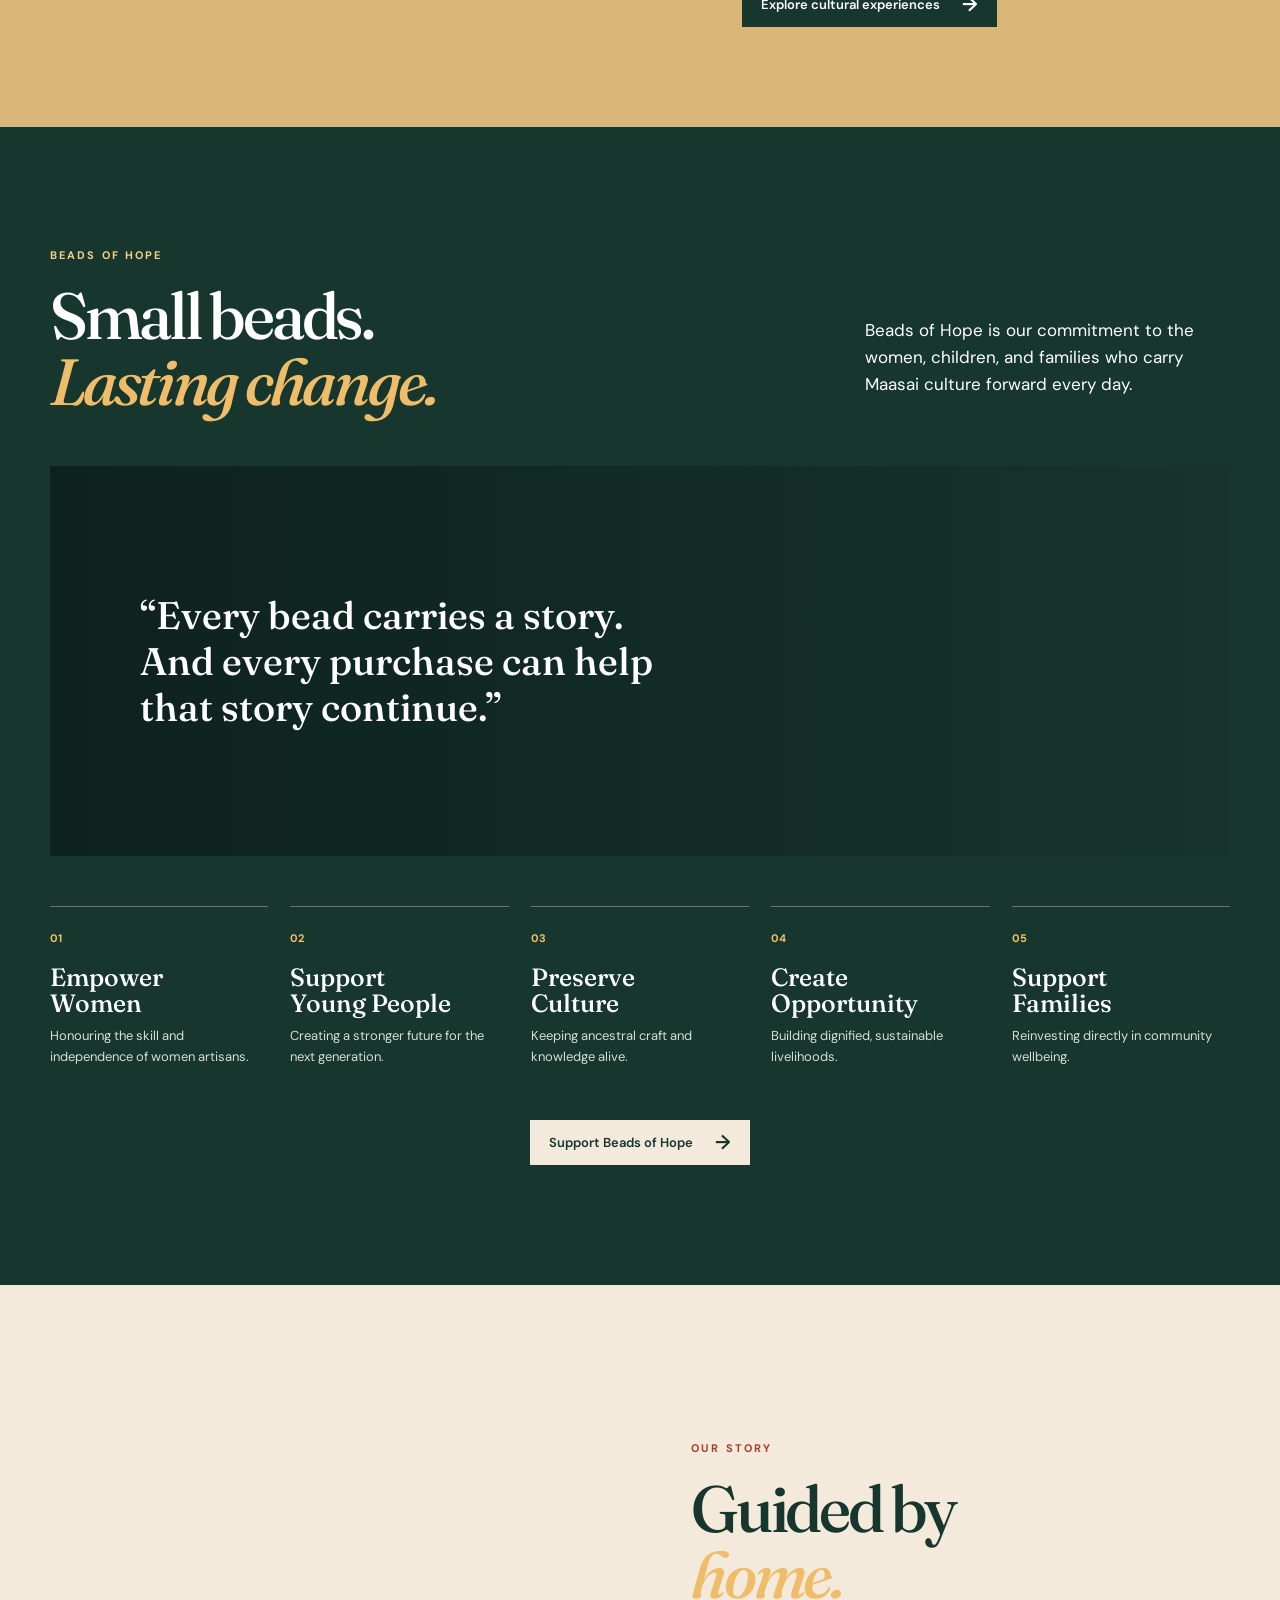
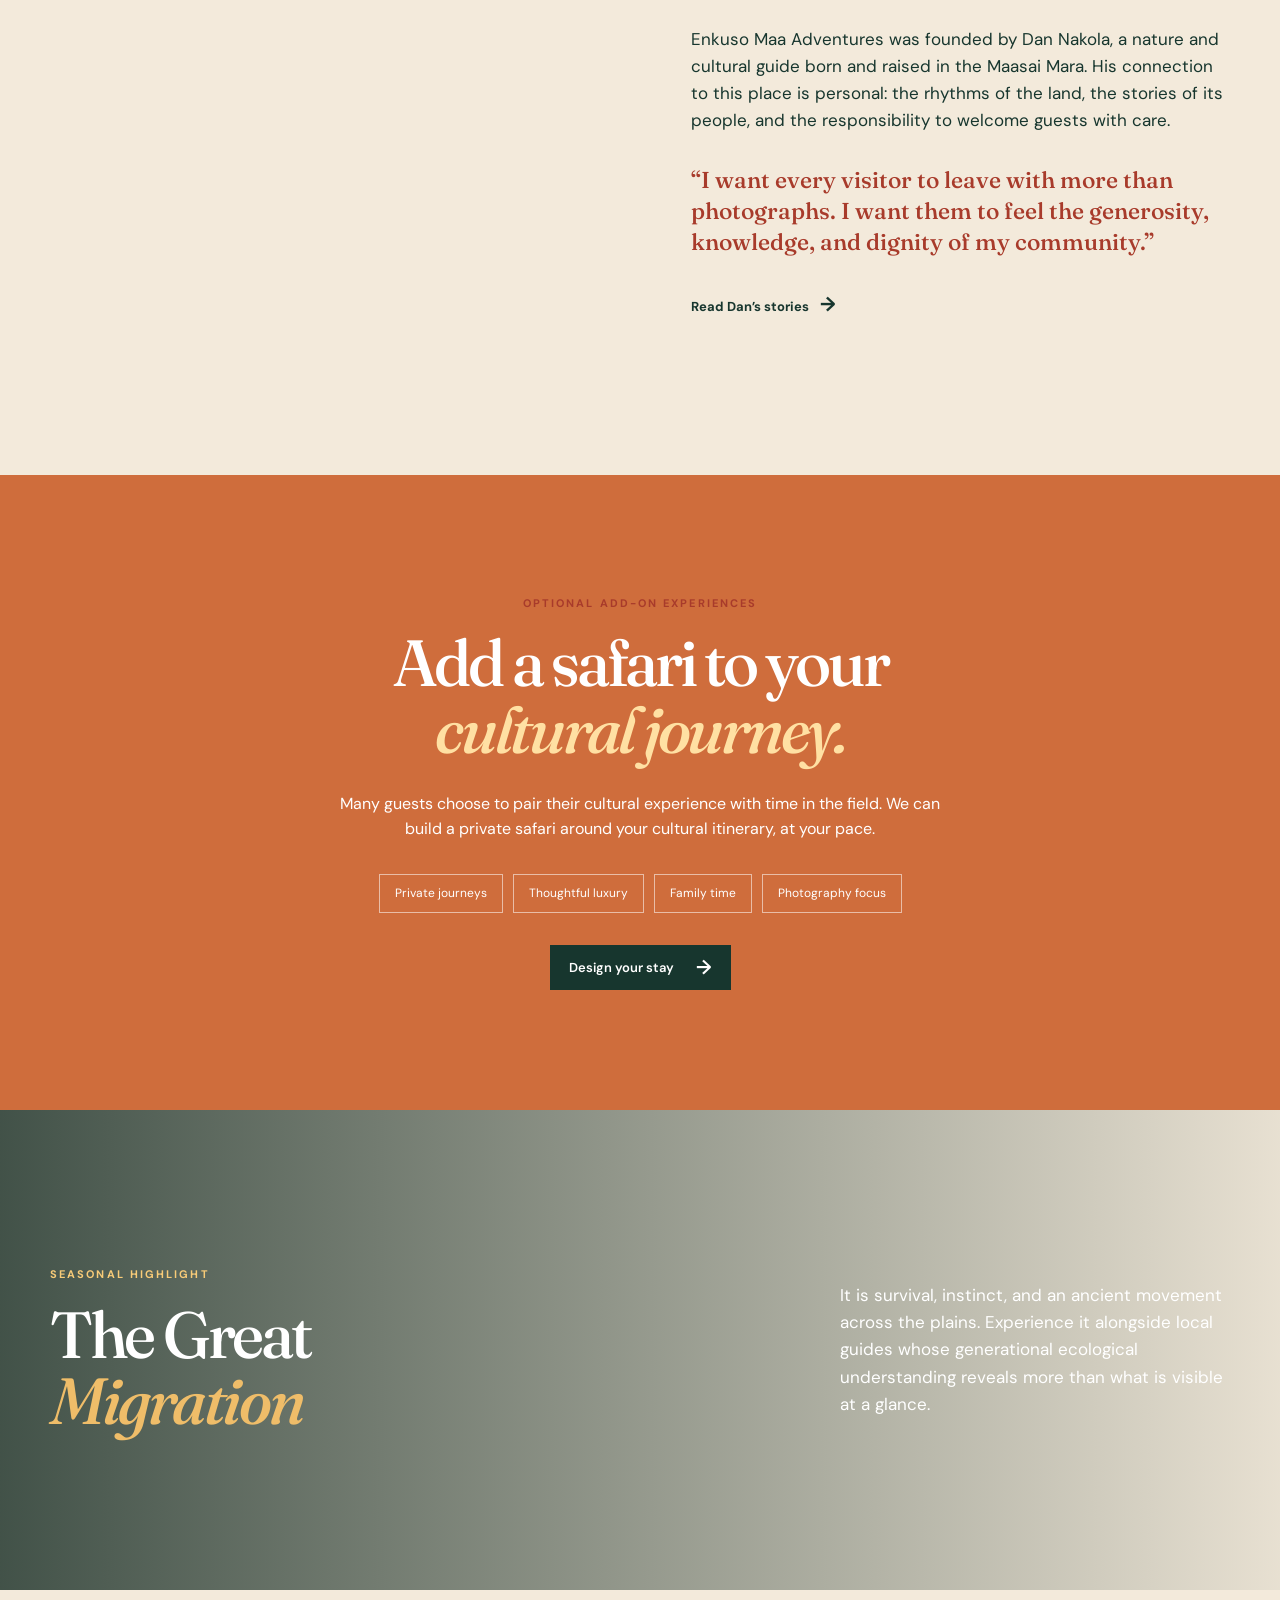
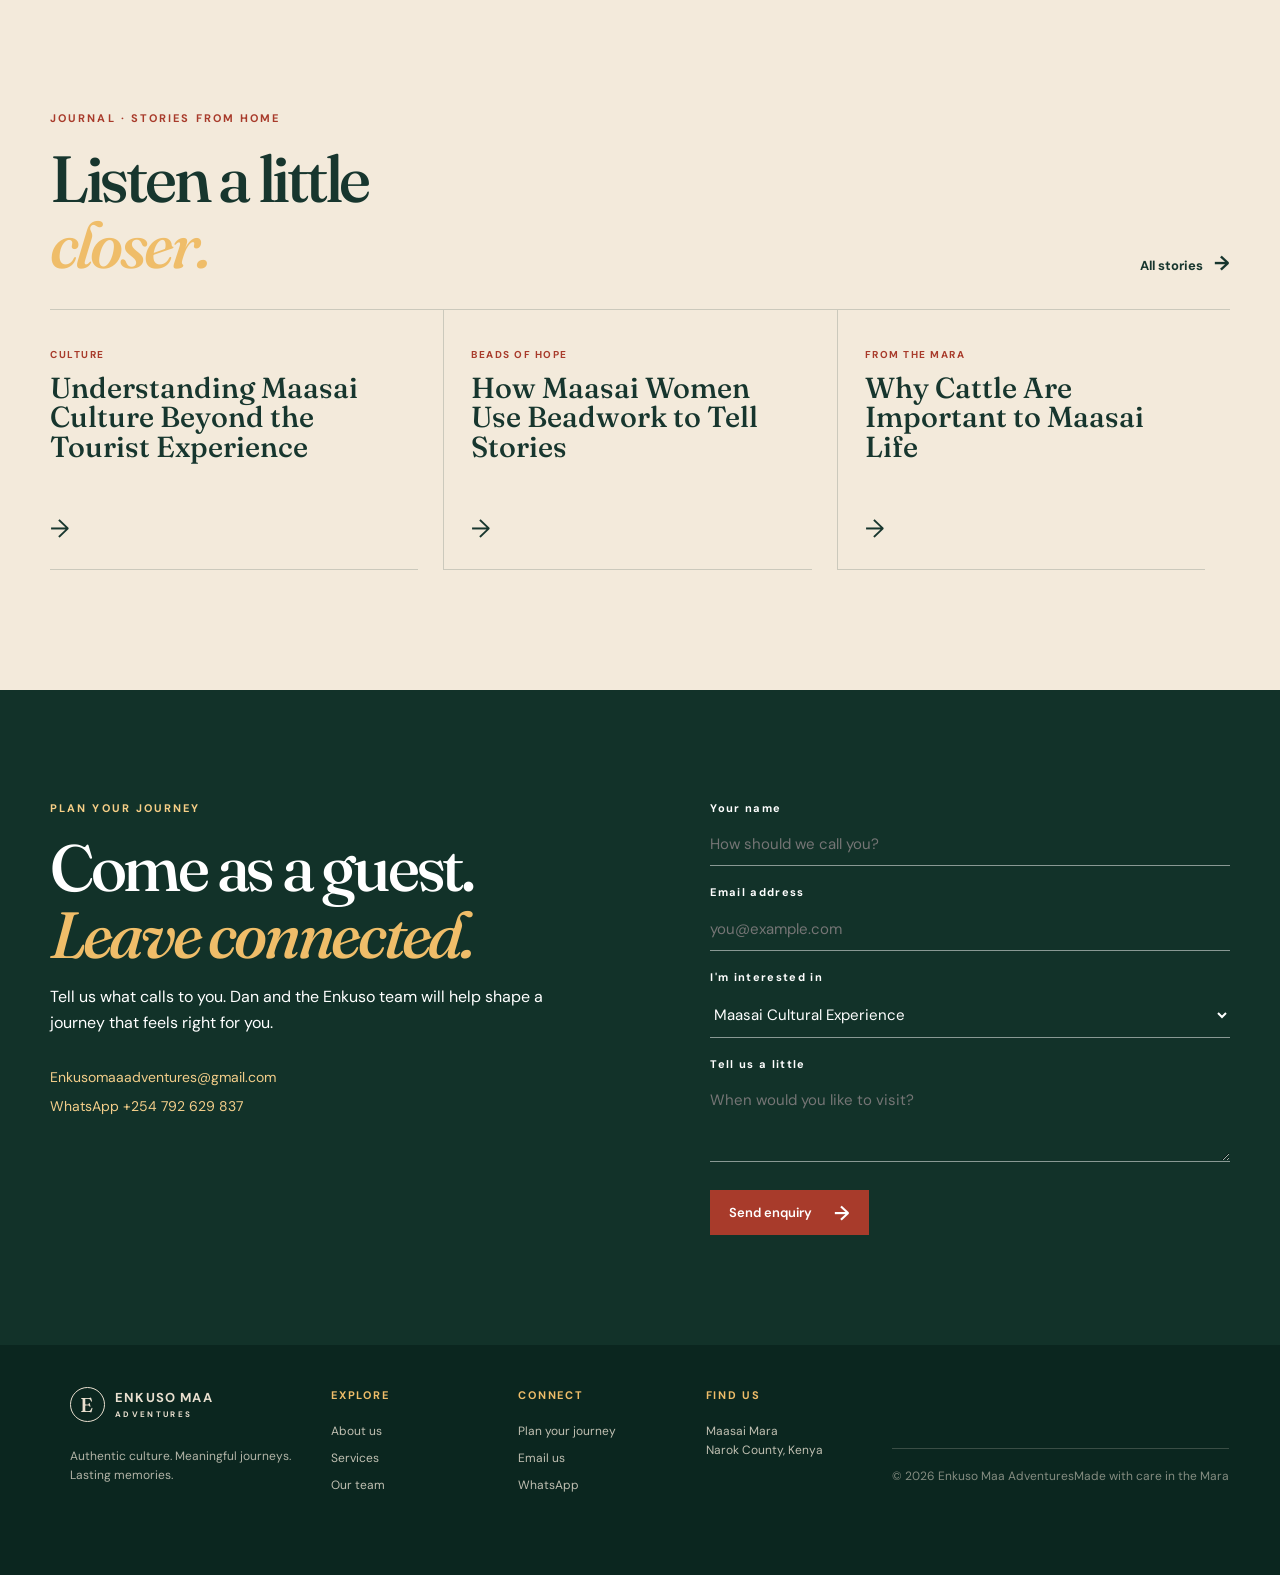
==== commit c8bab9ba: "homepage ui" ====
--- a/index.html
+++ b/index.html
@@ -12,11 +12,12 @@
 </head>
 <body>
   <a class="skip" href="#main">Skip to content</a>
+  <div class="top-bar"><div class="top-bar-inner"><span>MAASAI MARA · KENYA</span><span>Private cultural journeys, rooted in home</span><a href="contact.html">Start planning <span>↗</span></a></div></div>
   <header class="site-header" id="top">
     <a class="brand" href="#top" aria-label="Enkuso Maa Adventures home"><span class="brand-mark">E</span><span>ENKUSO MAA<small>ADVENTURES</small></span></a>
     <button class="menu-toggle" aria-label="Open navigation" aria-expanded="false"><span></span><span></span></button>
     <nav aria-label="Main navigation">
-      <a href="services.html">Services</a><a href="about.html">About us</a><a href="#beads">Beads of Hope</a><a href="insights.html">Insights</a><a class="nav-cta" href="contact.html">Plan your journey</a>
+      <a href="about.html">About us</a><a href="services.html">Services</a><a href="team.html">Team</a><a href="#beads">Beads of Hope</a><a href="insights.html">Insights</a><a class="nav-cta" href="contact.html">Plan your journey</a>
     </nav>
   </header>
 
@@ -70,7 +71,7 @@
     <section class="plan" id="plan"><div class="container plan-grid"><div><p class="eyebrow light">PLAN YOUR JOURNEY</p><h2>Come as a guest.<br /><em>Leave connected.</em></h2><p>Tell us what calls to you. Dan and the Enkuso team will help shape a journey that feels right for you.</p><p class="contact-links"><a href="mailto:Enkusomaaadventures@gmail.com">Enkusomaaadventures@gmail.com</a><a href="https://wa.me/254792629837" target="_blank" rel="noopener">WhatsApp +254 792 629 837</a></p></div><form><label>Your name<input required type="text" placeholder="How should we call you?" /></label><label>Email address<input required type="email" placeholder="you@example.com" /></label><label>I'm interested in<select><option>Maasai Cultural Experience</option><option>Beads of Hope</option><option>Safari Add-On</option><option>Great Migration</option><option>Not Sure Yet</option></select></label><label>Tell us a little<textarea rows="3" placeholder="When would you like to visit?"></textarea></label><button class="button button-red" type="submit">Send enquiry <span>→</span></button></form></div></section>
   </main>
   <a class="whatsapp" href="https://wa.me/254792629837" target="_blank" rel="noopener" aria-label="Chat on WhatsApp">◔<span>Chat with us</span></a>
-  <footer><a class="brand" href="#top"><span class="brand-mark">E</span><span>ENKUSO MAA<small>ADVENTURES</small></span></a><p>Authentic Culture. Meaningful Journeys. Lasting Memories.</p><p>© 2026 Enkuso Maa Adventures · Maasai Mara, Kenya</p></footer>
+  <footer><div class="footer-main"><div><a class="brand" href="#top"><span class="brand-mark">E</span><span>ENKUSO MAA<small>ADVENTURES</small></span></a><p class="footer-tagline">Authentic culture. Meaningful journeys.<br />Lasting memories.</p></div><div class="footer-column"><p class="footer-label">Explore</p><a href="about.html">About us</a><a href="services.html">Services</a><a href="team.html">Our team</a></div><div class="footer-column"><p class="footer-label">Connect</p><a href="contact.html">Plan your journey</a><a href="mailto:Enkusomaaadventures@gmail.com">Email us</a><a href="https://wa.me/254792629837" target="_blank" rel="noopener">WhatsApp</a></div><div class="footer-column"><p class="footer-label">Find us</p><p>Maasai Mara<br />Narok County, Kenya</p></div></div><div class="footer-bottom"><span>© 2026 Enkuso Maa Adventures</span><span>Made with care in the Mara</span></div></footer>
   <script src="script.js"></script>
 </body>
 </html>
--- a/style.css
+++ b/style.css
@@ -1,4 +1,6 @@
 :root{--ink:#17362e;--cream:#f3eadb;--sand:#d7b477;--red:#a83b2b;--orange:#d96d36;--line:rgba(23,54,46,.18)}*{box-sizing:border-box}html{scroll-behavior:smooth}body{margin:0;background:var(--cream);color:var(--ink);font-family:'DM Sans',sans-serif;font-size:16px;line-height:1.6}.container{width:min(1180px,calc(100% - 80px));margin:auto}.skip{position:absolute;left:-999px}.skip:focus{left:1rem;top:1rem;z-index:99;background:white;padding:.5rem}.site-header{height:84px;display:flex;align-items:center;justify-content:space-between;padding:0 4vw;position:absolute;top:0;width:100%;z-index:2;color:white}.brand{display:flex;align-items:center;gap:10px;color:inherit;text-decoration:none;font-weight:700;letter-spacing:.09em;font-size:13px;line-height:1.05}.brand small{display:block;font-size:8px;letter-spacing:.29em;margin-top:5px}.brand-mark{width:35px;height:35px;border:1px solid currentColor;border-radius:50%;display:grid;place-items:center;font-family:Fraunces,serif;font-size:20px;font-weight:500}.site-header nav{display:flex;align-items:center;gap:24px}.site-header nav a{color:inherit;text-decoration:none;font-size:13px}.nav-cta{border:1px solid rgba(255,255,255,.7);padding:9px 15px}.menu-toggle{display:none}.hero{height:min(780px,100vh);min-height:630px;position:relative;color:white;display:flex;align-items:center;overflow:hidden}.hero-image,.culture-photo,.beads-image,.about-photo{background-size:cover;background-position:center}.hero-image{inset:0;position:absolute;background-image:url('https://images.unsplash.com/photo-1516426122078-c23e76319801?auto=format&fit=crop&w=2000&q=85');transform:scale(1.02)}.hero-overlay{position:absolute;inset:0;background:linear-gradient(90deg,rgba(13,31,27,.75),rgba(13,31,27,.22) 65%,rgba(13,31,27,.35)),linear-gradient(0deg,rgba(13,31,27,.3),transparent 45%)}.hero-copy{position:relative;padding-top:65px}.eyebrow{font-size:11px;letter-spacing:.19em;font-weight:700;margin:0 0 18px;color:var(--red)}.eyebrow.light{color:#f7cf87}.hero h1,h2,h3{font-family:Fraunces,Georgia,serif;font-weight:500;line-height:1.02;margin:0}.hero h1{font-size:clamp(52px,7vw,91px);letter-spacing:-.05em}.hero h1 em,h2 em{font-weight:500;color:#efbd69}.lede{font-size:18px;max-width:545px;margin:24px 0 30px}.actions{display:flex;align-items:center;gap:30px}.button{display:inline-flex;align-items:center;gap:22px;text-decoration:none;border:0;padding:14px 19px;font:600 13px 'DM Sans';cursor:pointer}.button span{font-size:20px;line-height:0}.button-red{background:var(--red);color:white}.button-dark{background:var(--ink);color:white}.button-cream{background:var(--cream);color:var(--ink)}.text-link{font-weight:700;font-size:13px;text-decoration:none}.text-link span{font-size:20px;margin-left:8px}.text-link.light{color:white}.text-link.dark{color:var(--ink)}.hero-note{position:absolute;right:4vw;bottom:27px;writing-mode:vertical-rl;font-size:10px;letter-spacing:.14em;text-transform:uppercase}.hero-note span{margin-top:10px}.section{padding:120px 0}.intro{display:grid;grid-template-columns:1fr 1fr;gap:10vw}.intro h2,.section-heading h2,.culture h2,.beads h2,.about h2,.safari h2,.migration h2,.plan h2{font-size:clamp(42px,5.1vw,71px);letter-spacing:-.05em}.intro-copy{padding-top:27px;font-size:18px}.intro-copy p:first-child{margin-top:0}.accent-copy{font:500 27px/1.25 Fraunces,serif;color:var(--red);margin:35px 0}.experiences{background:#ead9c3;padding-bottom:135px}.section-heading{display:flex;justify-content:space-between;align-items:end;margin-bottom:45px}.section-heading>p{max-width:360px;margin-bottom:7px}.experience-grid{display:grid;grid-template-columns:1.1fr 1fr 1fr;grid-template-rows:300px 300px;gap:15px}.experience-card{display:flex;align-items:end;color:white;padding:27px;text-decoration:none;background-size:cover;background-position:center;position:relative;isolation:isolate}.experience-card:before{content:"";position:absolute;inset:0;background:linear-gradient(0deg,rgba(7,27,22,.75),transparent 70%);z-index:-1}.experience-card>div{width:100%}.culture-card{grid-row:span 2;background-image:url('https://images.unsplash.com/photo-1547471080-7cc2caa01a7e?auto=format&fit=crop&w=1100&q=80')}.beads-card{background-image:url('https://images.unsplash.com/photo-1598520106830-8c45c2035460?auto=format&fit=crop&w=1000&q=80')}.migration-card{background-image:url('https://images.unsplash.com/photo-1516026672322-bc52d61a55d5?auto=format&fit=crop&w=1000&q=80')}.safari-card{background-image:url('https://images.unsplash.com/photo-1547970810-dc1eac37d174?auto=format&fit=crop&w=1000&q=80')}.card-index{font-size:10px;letter-spacing:.14em;margin:0 0 8px}.experience-card h3{font-size:35px}.experience-card p:not(.card-index){font-size:13px;margin:9px 0 0}.round-arrow{float:right;border:1px solid rgba(255,255,255,.7);width:35px;height:35px;border-radius:50%;display:grid;place-items:center;margin-top:-34px}.culture{display:grid;grid-template-columns:1fr 1fr;padding:0;background:#d9b577}.culture-photo{min-height:710px;background-image:url('https://images.unsplash.com/photo-1535083783855-76ae62b2914e?auto=format&fit=crop&w=1200&q=85')}.culture-copy{padding:100px min(8vw,120px);align-self:center}.culture-copy>p:not(.eyebrow){max-width:500px}.statement{font:500 28px/1.2 Fraunces,serif;color:var(--red);margin:33px 0}.culture-copy .button{margin-top:18px}.beads{background:var(--ink);color:white}.beads-top{display:flex;justify-content:space-between;align-items:end;margin-bottom:50px}.beads-top>p{max-width:365px;font-size:17px}.beads-image{height:390px;background-image:linear-gradient(90deg,rgba(10,25,21,.7),rgba(10,25,21,.08)),url('https://images.unsplash.com/photo-1544450285-120b0842f663?auto=format&fit=crop&w=1600&q=85');display:flex;align-items:center;padding:7vw}.beads-quote{font:500 clamp(25px,3vw,40px)/1.2 Fraunces,serif}.pillars{display:grid;grid-template-columns:repeat(5,1fr);gap:22px;padding-top:50px;padding-bottom:52px}.pillars article{border-top:1px solid rgba(243,234,219,.35);padding-top:17px}.pillars b{color:#f4c269;font-size:11px}.pillars h3{font-size:25px;margin:16px 0 10px}.pillars p{font-size:13px;color:#d6ddd5;margin:0}.center{text-align:center}.about{display:grid;grid-template-columns:1fr 1fr;gap:8vw;align-items:center}.about-photo{height:550px;background-image:url('https://images.unsplash.com/photo-1594708767771-a7502209ff51?auto=format&fit=crop&w=1100&q=85')}.about-copy p:not(.eyebrow){font-size:17px}.about-copy p:nth-of-type(3){font:500 23px/1.35 Fraunces,serif;color:var(--red);margin:30px 0}.safari{background:#cf6d3c;color:#fff;text-align:center}.safari h2 em{color:#ffe0a3}.safari-intro{max-width:620px;margin:27px auto}.safari-types{display:flex;justify-content:center;flex-wrap:wrap;gap:10px;margin:32px 0}.safari-types span{border:1px solid rgba(255,255,255,.55);padding:9px 15px;font-size:12px}.migration{padding:0;min-height:480px;background:linear-gradient(90deg,rgba(16,39,31,.78),rgba(16,39,31,.05)),url('https://images.unsplash.com/photo-1557050543-4d5f4e07ef46?auto=format&fit=crop&w=1800&q=85') center/cover;color:white;display:grid;align-items:center}.migration-wrap{display:flex;justify-content:space-between;align-items:end}.migration-wrap .eyebrow{color:#f8cb78}.migration-wrap p:last-child{width:390px;font-size:17px}.stories .section-heading{margin-bottom:30px}.story-grid{display:grid;grid-template-columns:repeat(3,1fr);border-top:1px solid var(--line)}.story-grid article{min-height:260px;padding:27px 27px 20px 0;display:flex;flex-direction:column;border-bottom:1px solid var(--line);margin-right:25px}.story-grid article+article{border-left:1px solid var(--line);padding-left:27px}.story-cat{font-size:10px;font-weight:700;letter-spacing:.15em;color:var(--red)}.story-grid h3{font-size:29px}.story-grid a{color:var(--ink);font-size:25px;text-decoration:none;margin-top:auto}.plan{background:#123229;color:white;padding:110px 0}.plan-grid{display:grid;grid-template-columns:1fr 1fr;gap:11vw}.plan h2 em{color:#efbd69}.plan p:not(.eyebrow){max-width:520px}.contact-links{display:flex;flex-direction:column;gap:7px;margin-top:30px}.contact-links a{color:#f3ce8a;text-decoration:none;font-size:14px}form{display:grid;gap:18px}label{font-size:11px;letter-spacing:.12em;font-weight:700}input,select,textarea{display:block;width:100%;margin-top:6px;padding:11px 0;background:transparent;border:0;border-bottom:1px solid rgba(255,255,255,.5);color:white;font:15px 'DM Sans'}select option{color:var(--ink)}textarea{resize:vertical}form .button{justify-self:start;margin-top:10px}.whatsapp{position:fixed;bottom:21px;right:21px;background:#25d366;color:white;border-radius:24px;padding:11px 16px;text-decoration:none;z-index:4;font-weight:700;font-size:13px;box-shadow:0 4px 15px #0003}.whatsapp:first-letter{font-size:21px}.whatsapp span{margin-left:6px}footer{background:#0b261f;color:#e9dfcf;padding:42px 4vw 28px;display:flex;align-items:center;justify-content:space-between;gap:20px;font-size:12px}footer p{margin:0;color:#b8c4ba}
 @media(max-width:800px){.container{width:min(100% - 42px,600px)}.site-header{height:70px;padding:0 21px}.site-header nav{display:none;position:absolute;top:70px;left:0;right:0;background:var(--ink);padding:20px;flex-direction:column;align-items:start;gap:13px}.site-header nav.open{display:flex}.menu-toggle{display:grid;gap:6px;background:none;border:0}.menu-toggle span{display:block;width:25px;height:1px;background:white}.hero{min-height:650px}.hero h1{font-size:51px}.lede{font-size:16px}.hero-note{display:none}.section{padding:80px 0}.intro,.about,.plan-grid{grid-template-columns:1fr;gap:32px}.intro-copy{padding:0}.section-heading,.beads-top,.migration-wrap{display:block}.section-heading>p{margin-top:20px}.experience-grid{grid-template-columns:1fr 1fr;grid-template-rows:250px 250px 250px}.culture-card{grid-row:span 2}.culture{grid-template-columns:1fr}.culture-photo{min-height:430px}.culture-copy{padding:70px 21px}.beads-top>p{margin-top:23px}.beads-image{height:340px;padding:32px}.pillars{grid-template-columns:1fr 1fr}.pillars article:last-child{grid-column:span 2}.about-photo{height:410px}.migration{min-height:470px}.migration-wrap p:last-child{width:auto;margin-top:35px}.story-grid{grid-template-columns:1fr}.story-grid article,.story-grid article+article{margin:0;padding:25px 0;border-left:0}.plan{padding:75px 0}footer{display:grid;gap:15px}.whatsapp span{display:none}.whatsapp{width:48px;height:48px;padding:11px;text-align:center;border-radius:50%}}
 @media(max-width:450px){.experience-grid{display:grid;grid-template-columns:1fr;grid-template-rows:260px}.culture-card{grid-row:auto}.pillars{grid-template-columns:1fr}.pillars article:last-child{grid-column:auto}.actions{align-items:start;flex-direction:column;gap:20px}.hero h1{font-size:47px}}
+.top-bar{background:#102b25;color:#f3eadb;font-size:11px;letter-spacing:.08em;padding:8px 4vw;position:relative;z-index:4}.top-bar-inner{max-width:1180px;margin:auto;display:flex;align-items:center;justify-content:space-between;gap:18px}.top-bar a{color:#f3c66f;text-decoration:none;font-weight:700}.top-bar a span{font-size:15px}.top-bar+.site-header{top:34px}.solid-header{top:0}.top-bar+.solid-header{top:0}.footer-main{max-width:1180px;margin:auto;display:grid;grid-template-columns:1.5fr repeat(3,1fr);gap:40px;padding-bottom:52px}.footer-tagline{color:rgba(243,234,219,.72);margin:25px 0 0}.footer-column{display:flex;flex-direction:column;gap:8px}.footer-column a,.footer-column p{color:rgba(243,234,219,.78);text-decoration:none;margin:0}.footer-label{color:#efbd69!important;font-size:11px;text-transform:uppercase;letter-spacing:.16em;margin-bottom:9px!important;font-weight:700}.footer-bottom{border-top:1px solid rgba(243,234,219,.2);padding-top:18px;display:flex;justify-content:space-between;color:rgba(243,234,219,.52);font-size:12px}.contact-intro{padding-top:100px;background:#ead9c3}.contact-intro-inner{display:grid;grid-template-columns:1fr 1fr;gap:8vw;align-items:end}.contact-intro h1{font:500 clamp(48px,6.4vw,82px)/1.03 Fraunces,serif;letter-spacing:-.05em;margin:0}.contact-intro h1 em,.contact-info h2 em,.map-heading h2 em,.team-intro h2 em,.team-cta h2 em{color:var(--red)}.contact-intro-inner>p{font-size:18px;max-width:470px;margin:0 0 5px}.contact-section{background:#f3eadb}.contact-layout{display:grid;grid-template-columns:.85fr 1.15fr;gap:10vw}.contact-info h2,.map-heading h2,.team-intro h2{font-size:clamp(43px,5vw,69px);line-height:1.05;letter-spacing:-.05em;margin:0 0 25px}.contact-info>p:not(.eyebrow){max-width:420px}.contact-details{display:grid;gap:9px;margin-top:32px}.contact-details a{color:var(--ink);font-weight:700}.contact-details span{color:rgba(23,54,46,.7)}.contact-note{border-top:1px solid var(--line);margin-top:38px;padding-top:17px;max-width:390px}.contact-note b{font-size:12px;text-transform:uppercase;letter-spacing:.12em}.contact-note p{margin:7px 0 0}.contact-form{background:white;padding:36px;display:grid;gap:18px}.contact-form label{display:grid;gap:7px;font-size:13px;font-weight:700}.contact-form input,.contact-form select,.contact-form textarea{font:inherit;border:1px solid var(--line);padding:13px;background:#fff;color:var(--ink);width:100%}.contact-form textarea{resize:vertical}.form-kicker{font-size:11px;letter-spacing:.16em;color:var(--red);font-weight:700;margin:0 0 4px}.map-section{background:#ead9c3;padding:90px 0}.map-heading{display:grid;grid-template-columns:1fr 1fr;gap:8vw;align-items:end;margin-bottom:35px}.map-heading>p{max-width:420px;margin:0 0 5px}.map-frame{height:430px}.map-frame iframe{width:100%;height:100%;border:0;display:block;filter:saturate(.72)}.team-page-hero{background-image:url('https://images.unsplash.com/photo-1535338454770-8be927b5a00b?auto=format&fit=crop&w=1800&q=85')}.team-intro{display:grid;grid-template-columns:.8fr 1fr;column-gap:8vw;align-items:end}.team-intro .eyebrow{grid-column:1 / -1}.team-intro h2{margin:0}.team-intro>p:last-child{margin:0;font-size:17px;max-width:470px}.team-grid{display:grid;grid-template-columns:1fr 1fr;gap:28px;padding-top:0}.team-card{background:#ead9c3}.team-photo{height:390px;background-size:cover;background-position:center}.dan-photo{background-image:url('https://images.unsplash.com/photo-1523805009345-7448845a9e53?auto=format&fit=crop&w=1000&q=85')}.guide-photo{background-image:url('https://images.unsplash.com/photo-1516026672322-bc52d61a55d5?auto=format&fit=crop&w=1000&q=85')}.team-card-copy{padding:28px 30px 32px}.team-card h3{font:500 34px/1.1 Fraunces,serif;margin:5px 0 15px}.team-cta{background:var(--red);color:white;padding:95px 0}.team-cta h2{font:500 clamp(43px,5.5vw,70px)/1.05 Fraunces,serif;letter-spacing:-.05em;margin:0 0 30px}.team-cta h2 em{color:#f4c269}.team-cta .eyebrow{color:#f7cf87}
+@media(max-width:800px){.top-bar-inner span:nth-child(2){display:none}.top-bar{padding:8px 21px}.footer-main{grid-template-columns:1fr 1fr;gap:30px}.footer-bottom{display:grid;gap:5px}.contact-intro-inner,.contact-layout,.map-heading,.team-intro{grid-template-columns:1fr;gap:28px}.contact-intro{padding-top:75px}.contact-intro-inner>p{font-size:16px}.contact-form{padding:25px}.map-section{padding:70px 0}.map-frame{height:330px}.team-grid{grid-template-columns:1fr}.team-photo{height:320px}}
 .solid-header{position:relative;background:var(--ink)}.solid-header nav a.active:not(.nav-cta){color:#f4c269}.page-hero{min-height:510px;display:grid;align-items:end;padding:110px 0 80px;color:white;background-size:cover;background-position:center;position:relative;isolation:isolate}.page-hero:before{content:"";position:absolute;inset:0;background:rgba(11,35,28,.62);z-index:-1}.page-hero h1,.contact-page h1,.insights-header h1{font:500 clamp(48px,6.4vw,82px)/1.03 Fraunces,serif;letter-spacing:-.05em;margin:0}.page-hero h1 em,.contact-page h1 em,.insights-header h1 em{color:#efbd69}.page-hero p:last-child{font-size:18px;max-width:520px;margin:22px 0 0}.services-page-hero{background-image:url('https://images.unsplash.com/photo-1547471080-7cc2caa01a7e?auto=format&fit=crop&w=1800&q=85')}.about-page-hero{background-image:url('https://images.unsplash.com/photo-1535083783855-76ae62b2914e?auto=format&fit=crop&w=1800&q=85')}.service-list{display:grid;grid-template-columns:.75fr 1.25fr;gap:10vw}.service-intro h2{font-size:clamp(42px,5vw,67px);letter-spacing:-.05em}.service-intro>p:last-child{font-size:17px}.service-rows{border-top:1px solid var(--line)}.service-rows article{display:grid;grid-template-columns:52px 1fr;gap:20px;padding:30px 0;border-bottom:1px solid var(--line)}.service-rows article>span{font-size:11px;font-weight:700;color:var(--red);letter-spacing:.1em}.service-rows h3{font-size:31px}.service-rows p{max-width:600px}.service-callout{padding:90px 0;background:var(--red);color:white}.service-callout h2{font-size:clamp(43px,5.5vw,70px);letter-spacing:-.05em;margin:0 0 30px}.founder{display:grid;grid-template-columns:1fr 1fr;align-items:center;gap:8vw}.founder-photo{height:580px;background:url('https://images.unsplash.com/photo-1594708767771-a7502209ff51?auto=format&fit=crop&w=1100&q=85') center/cover}.founder h2,.values h2{font-size:clamp(43px,5vw,69px);letter-spacing:-.05em}.founder p:not(.eyebrow){font-size:17px}.values{background:#ead9c3}.values-grid{display:grid;grid-template-columns:repeat(4,1fr);gap:25px;margin-top:48px}.values-grid article{border-top:1px solid var(--line);padding-top:18px}.values-grid b{font-size:11px;color:var(--red)}.values-grid h3{font-size:27px;margin:15px 0}.values-grid p{font-size:14px}.contact-page{padding-top:120px;min-height:720px}.contact-page-grid{display:grid;grid-template-columns:1fr 1fr;gap:10vw}.contact-page-grid>div>p:not(.eyebrow){font-size:18px;max-width:510px}.contact-details{display:grid;gap:10px;margin-top:40px}.contact-details a{color:var(--red);font-weight:700;text-decoration:none}.contact-form{background:var(--ink);padding:38px}.contact-form input,.contact-form select,.contact-form textarea{color:white}.insights-header{background:#d9b577;padding:110px 0 75px}.insights-header>div>p:last-child{font-size:18px;max-width:440px;margin:25px 0 0}.featured-article{display:grid;grid-template-columns:1fr 1fr;gap:7vw;align-items:center;margin-bottom:75px}.article-image{height:440px;background:url('https://images.unsplash.com/photo-1544450285-120b0842f663?auto=format&fit=crop&w=1100&q=85') center/cover}.featured-article h2{font-size:clamp(36px,4vw,56px);letter-spacing:-.04em}.article-grid{display:grid;grid-template-columns:repeat(2,1fr);gap:0 50px}.article-grid article{border-top:1px solid var(--line);padding:25px 0 35px}.article-grid h3{font-size:30px}.article-grid a{color:var(--red);font-size:13px;font-weight:700;text-decoration:none}@media(max-width:800px){.service-list,.founder,.contact-page-grid,.featured-article{grid-template-columns:1fr;gap:35px}.page-hero{min-height:440px;padding:80px 0 55px}.values-grid{grid-template-columns:1fr 1fr}.contact-page{padding-top:75px}.contact-form{padding:28px}.article-grid{gap:0 28px}.solid-header nav{background:var(--ink)}}@media(max-width:450px){.values-grid,.article-grid{grid-template-columns:1fr}.founder-photo{height:400px}.featured-article{margin-bottom:50px}}
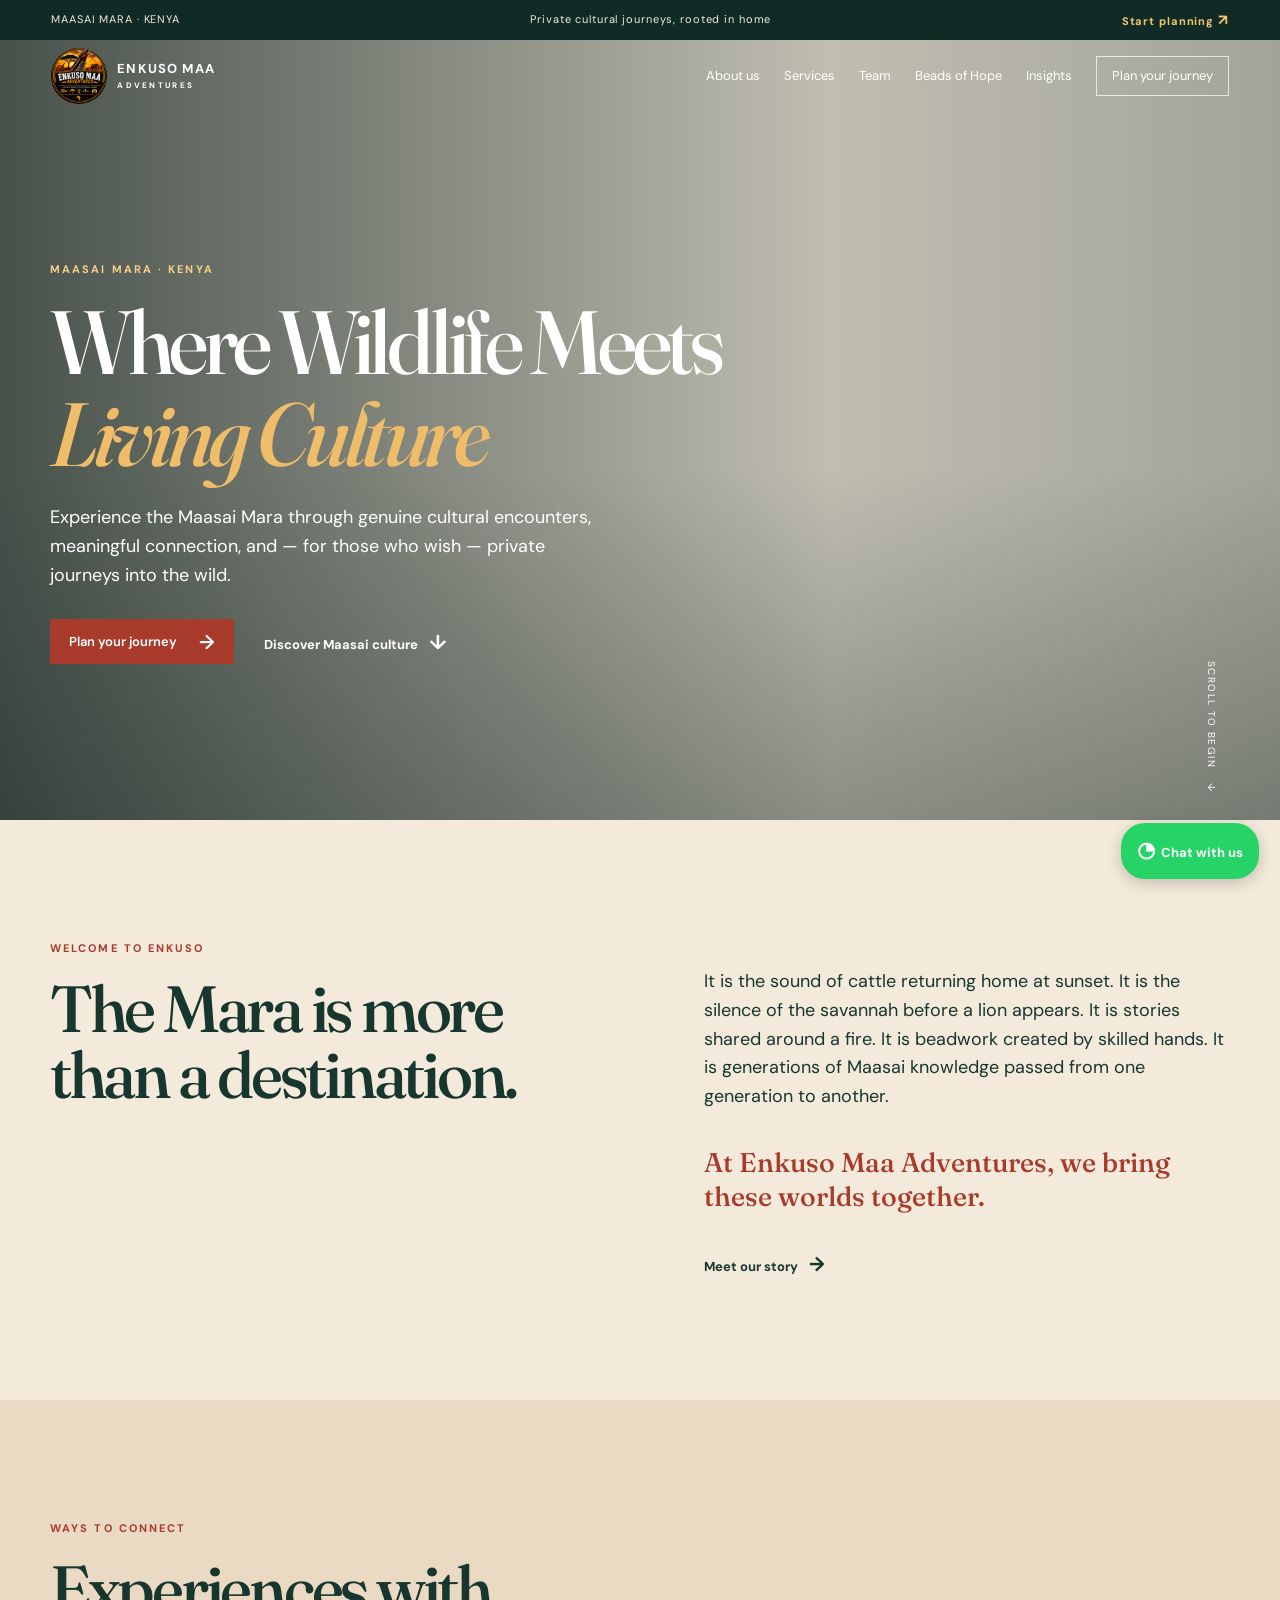
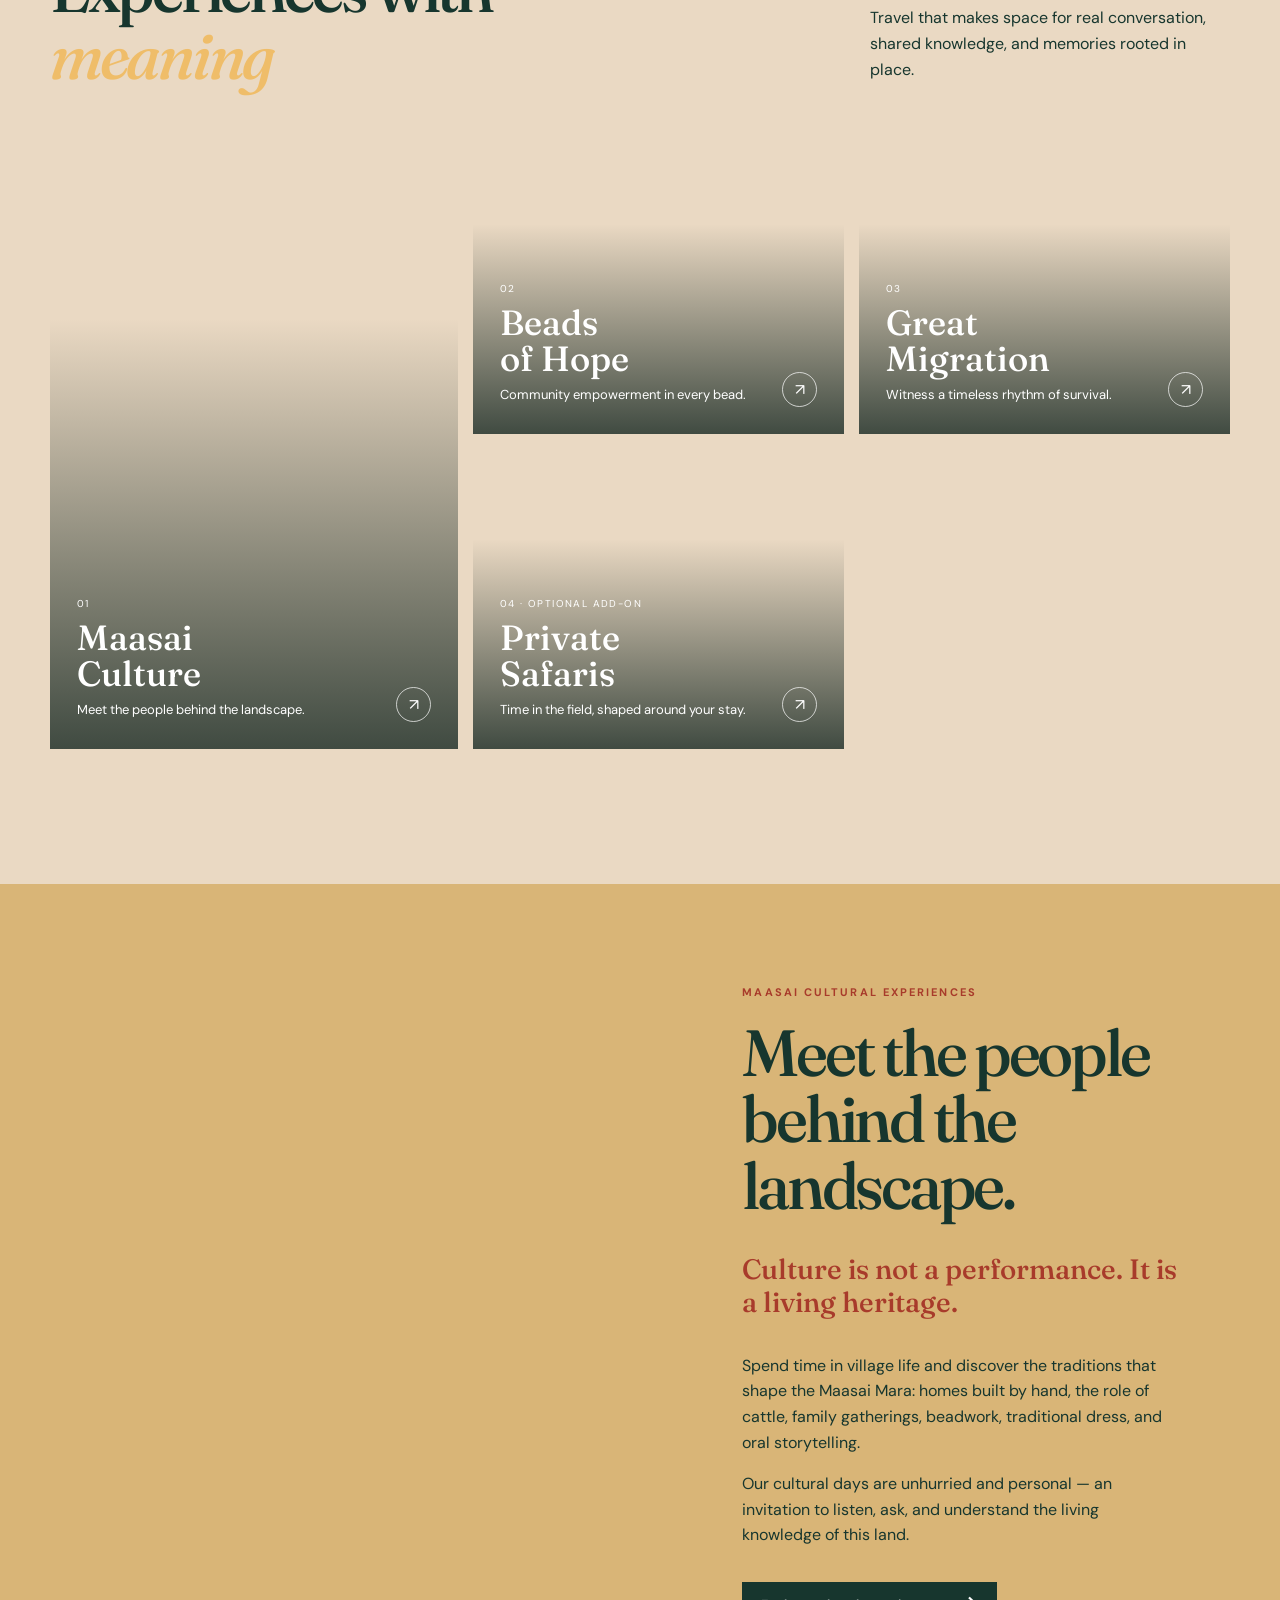
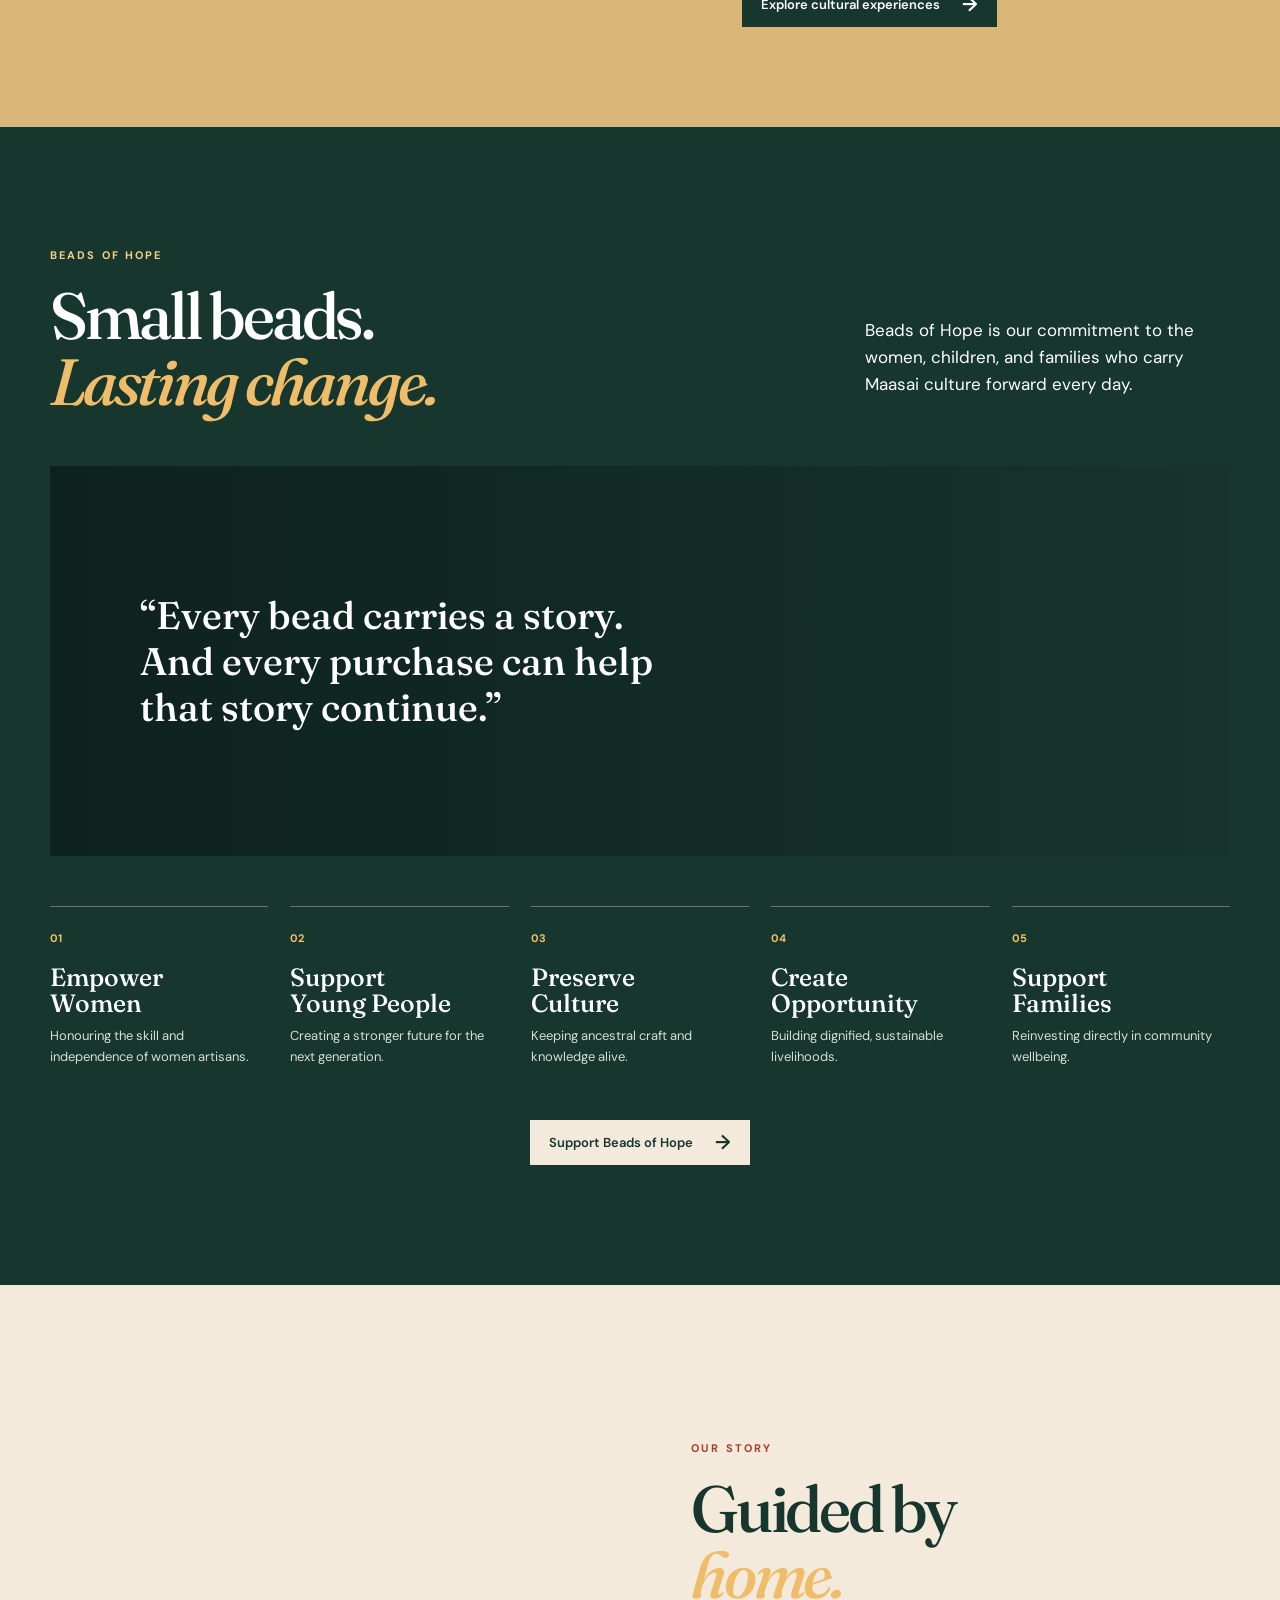
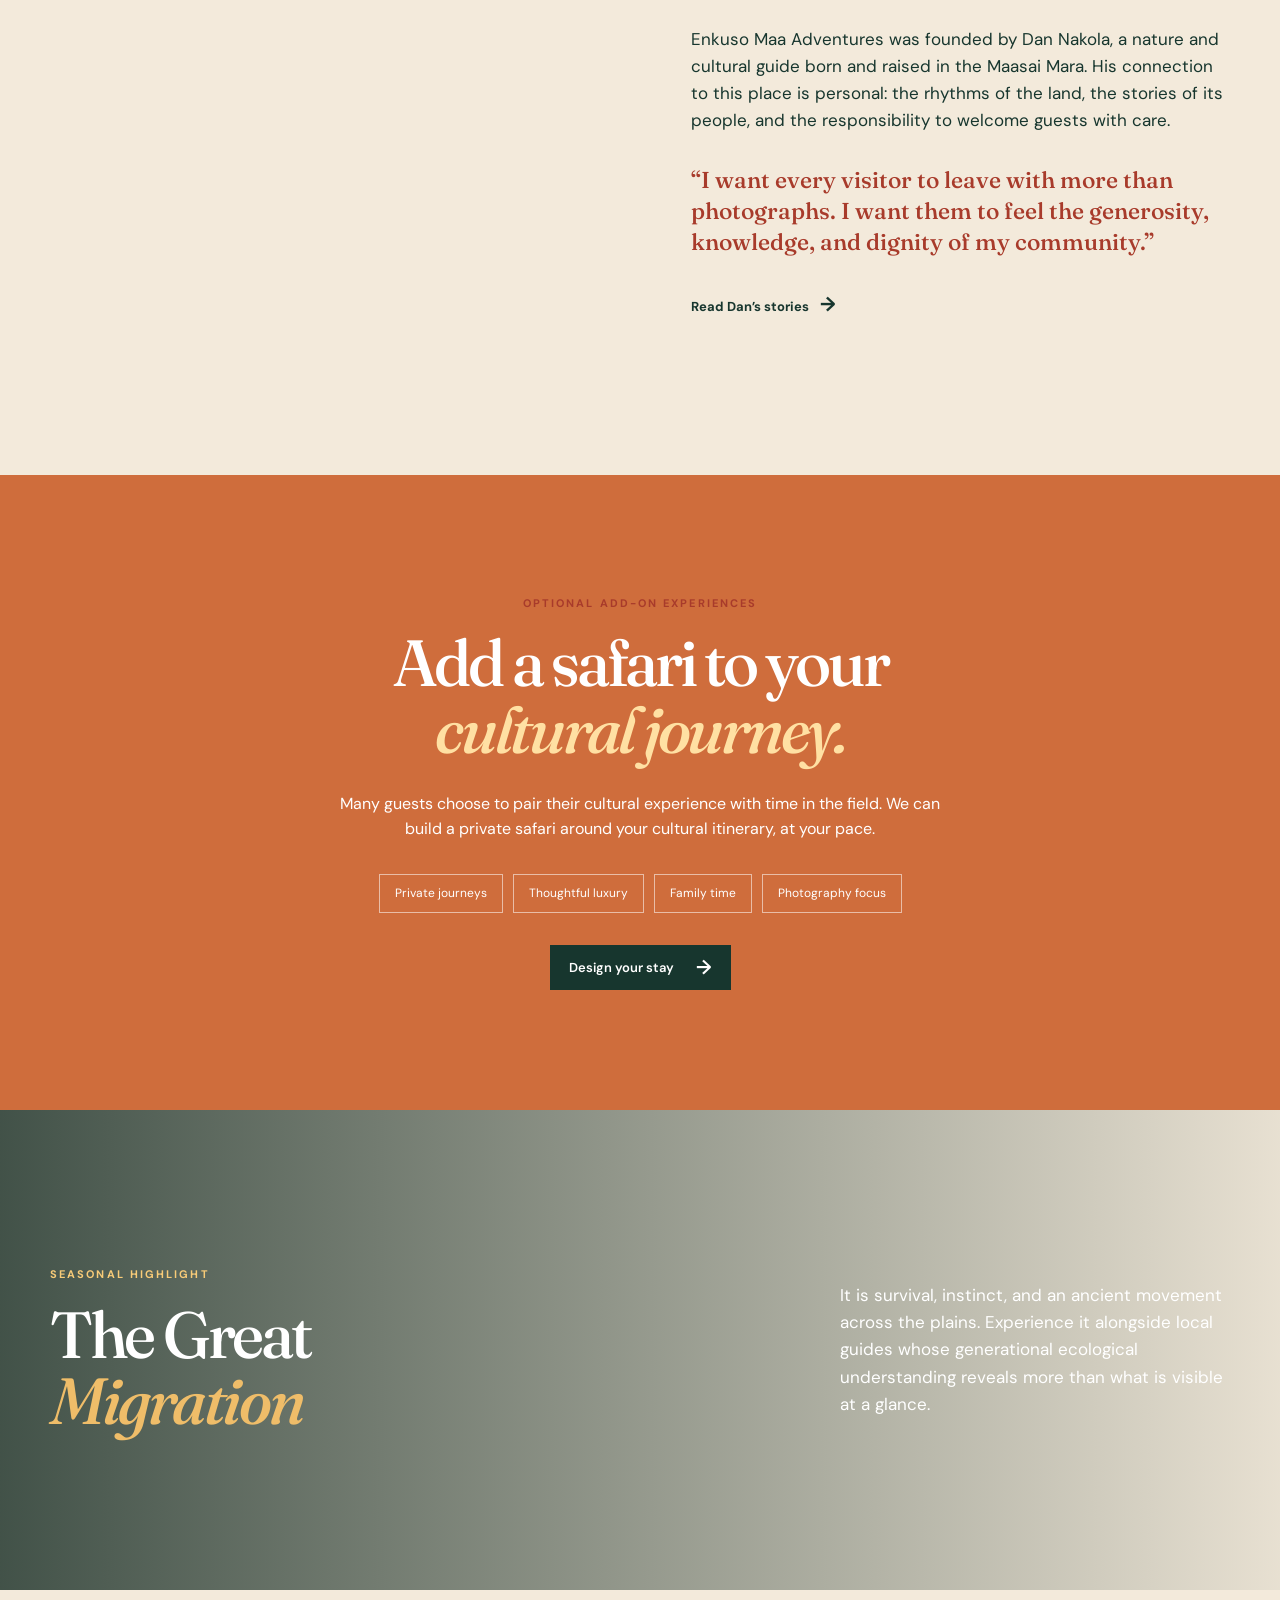
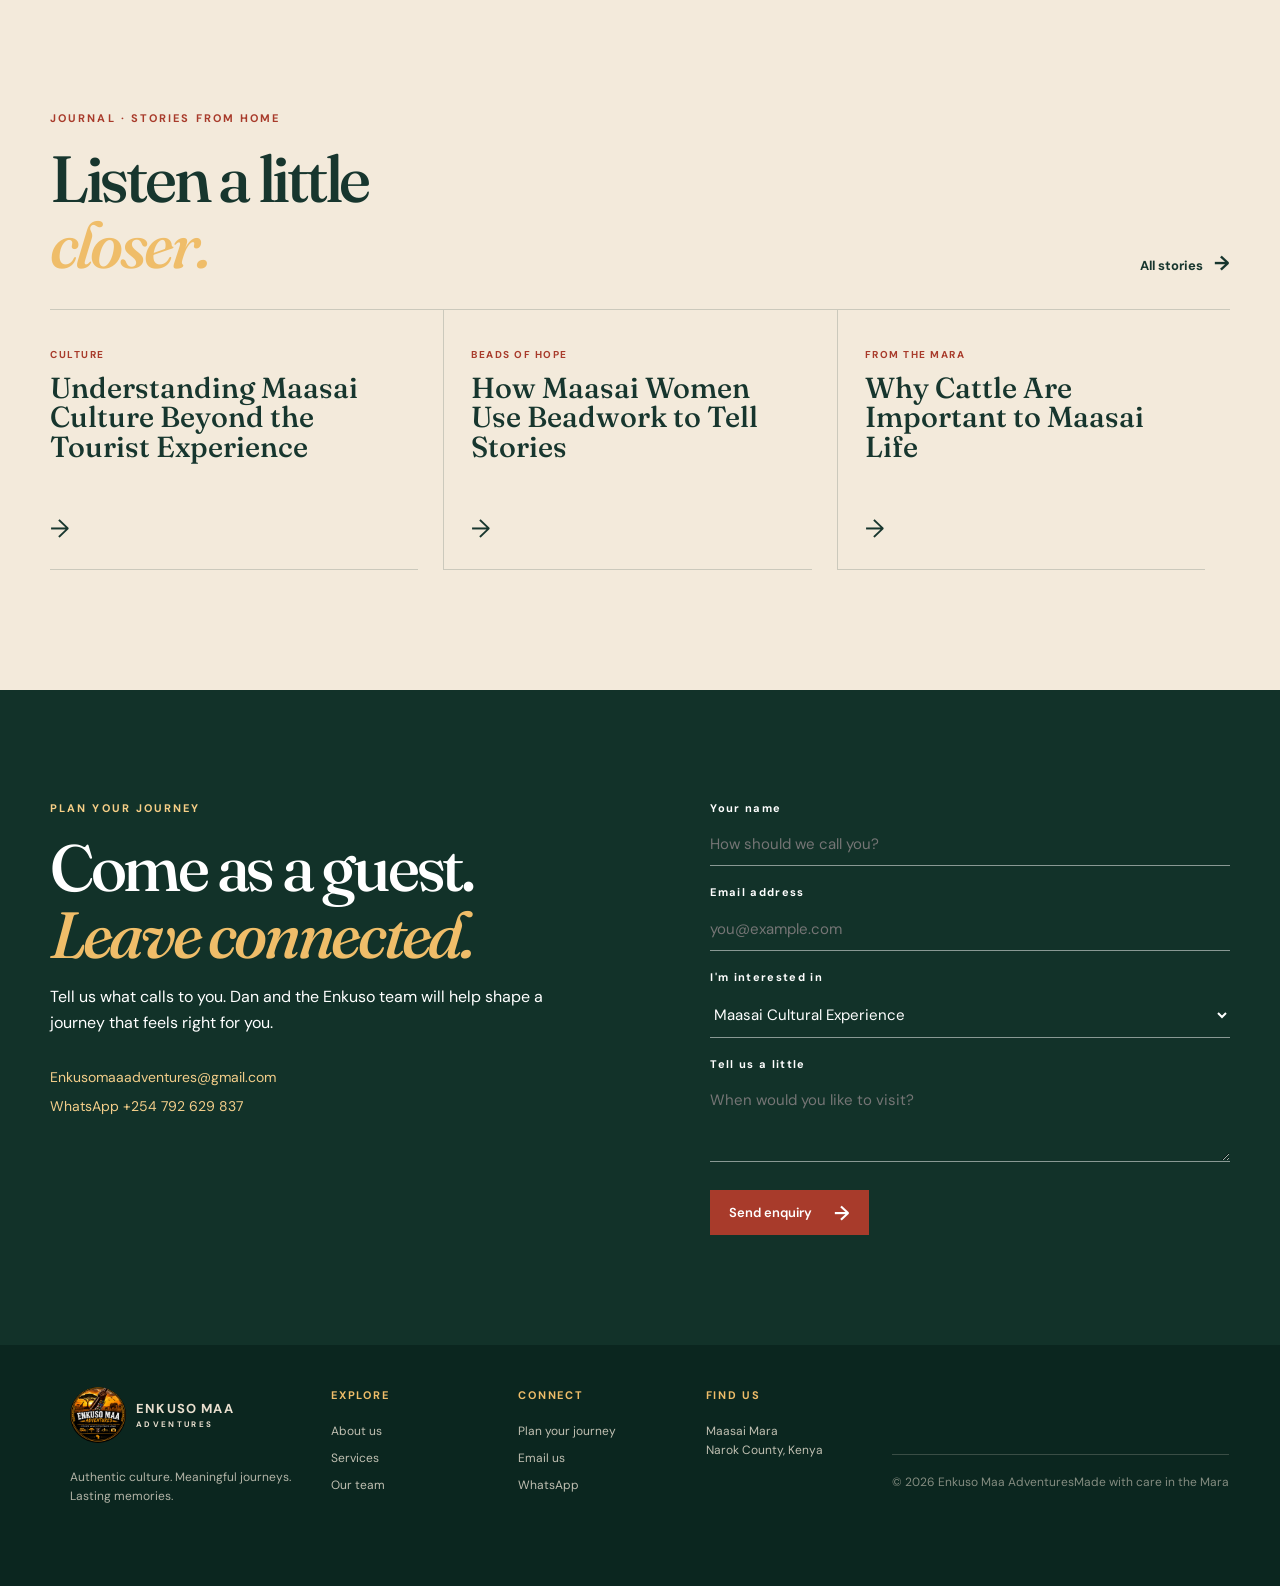
==== commit ff655a42: "insights updated" ====
--- a/index.html
+++ b/index.html
@@ -14,10 +14,10 @@
   <a class="skip" href="#main">Skip to content</a>
   <div class="top-bar"><div class="top-bar-inner"><span>MAASAI MARA · KENYA</span><span>Private cultural journeys, rooted in home</span><a href="contact.html">Start planning <span>↗</span></a></div></div>
   <header class="site-header" id="top">
-    <a class="brand" href="#top" aria-label="Enkuso Maa Adventures home"><span class="brand-mark">E</span><span>ENKUSO MAA<small>ADVENTURES</small></span></a>
+    <a class="brand" href="#top" aria-label="Enkuso Maa Adventures home"><img class="brand-mark" src="assets/img/enkuso.jpeg" alt="Enkuso Maa Adventures logo" /><span>ENKUSO MAA<small>ADVENTURES</small></span></a>
     <button class="menu-toggle" aria-label="Open navigation" aria-expanded="false"><span></span><span></span></button>
     <nav aria-label="Main navigation">
-      <a href="about.html">About us</a><a href="services.html">Services</a><a href="team.html">Team</a><a href="#beads">Beads of Hope</a><a href="insights.html">Insights</a><a class="nav-cta" href="contact.html">Plan your journey</a>
+      <a href="about.html">About us</a><a href="services.html">Services</a><a href="team.html">Team</a><a href="beads.html">Beads of Hope</a><a href="insights.html">Insights</a><a class="nav-cta" href="contact.html">Plan your journey</a>
     </nav>
   </header>
 
@@ -43,7 +43,7 @@
       <div class="container section-heading"><div><p class="eyebrow">WAYS TO CONNECT</p><h2>Experiences with<br /><em>meaning</em></h2></div><p>Travel that makes space for real conversation, shared knowledge, and memories rooted in place.</p></div>
       <div class="experience-grid container">
         <a class="experience-card culture-card" href="#culture"><div><p class="card-index">01</p><h3>Maasai<br />Culture</h3><p>Meet the people behind the landscape.</p><span class="round-arrow">↗</span></div></a>
-        <a class="experience-card beads-card" href="#beads"><div><p class="card-index">02</p><h3>Beads<br />of Hope</h3><p>Community empowerment in every bead.</p><span class="round-arrow">↗</span></div></a>
+        <a class="experience-card beads-card" href="beads.html"><div><p class="card-index">02</p><h3>Beads<br />of Hope</h3><p>Community empowerment in every bead.</p><span class="round-arrow">↗</span></div></a>
         <a class="experience-card migration-card" href="#migration"><div><p class="card-index">03</p><h3>Great<br />Migration</h3><p>Witness a timeless rhythm of survival.</p><span class="round-arrow">↗</span></div></a>
         <a class="experience-card safari-card" href="#safari"><div><p class="card-index">04 · OPTIONAL ADD-ON</p><h3>Private<br />Safaris</h3><p>Time in the field, shaped around your stay.</p><span class="round-arrow">↗</span></div></a>
       </div>
@@ -57,7 +57,7 @@
       <div class="container beads-top"><div><p class="eyebrow light">BEADS OF HOPE</p><h2>Small beads.<br /><em>Lasting change.</em></h2></div><p>Beads of Hope is our commitment to the women, children, and families who carry Maasai culture forward every day.</p></div>
       <div class="beads-image container"><div class="beads-quote">“Every bead carries a story.<br />And every purchase can help<br />that story continue.”</div></div>
       <div class="container pillars"><article><b>01</b><h3>Empower<br />Women</h3><p>Honouring the skill and independence of women artisans.</p></article><article><b>02</b><h3>Support<br />Young People</h3><p>Creating a stronger future for the next generation.</p></article><article><b>03</b><h3>Preserve<br />Culture</h3><p>Keeping ancestral craft and knowledge alive.</p></article><article><b>04</b><h3>Create<br />Opportunity</h3><p>Building dignified, sustainable livelihoods.</p></article><article><b>05</b><h3>Support<br />Families</h3><p>Reinvesting directly in community wellbeing.</p></article></div>
-      <div class="center"><a class="button button-cream" href="#plan">Support Beads of Hope <span>→</span></a></div>
+      <div class="center"><a class="button button-cream" href="beads.html">Support Beads of Hope <span>→</span></a></div>
     </section>
 
     <section class="about section container" id="about"><div class="about-photo"></div><div class="about-copy"><p class="eyebrow">OUR STORY</p><h2>Guided by<br /><em>home.</em></h2><p>Enkuso Maa Adventures was founded by Dan Nakola, a nature and cultural guide born and raised in the Maasai Mara. His connection to this place is personal: the rhythms of the land, the stories of its people, and the responsibility to welcome guests with care.</p><p>“I want every visitor to leave with more than photographs. I want them to feel the generosity, knowledge, and dignity of my community.”</p><a class="text-link dark" href="#stories">Read Dan’s stories <span>→</span></a></div></section>
@@ -71,7 +71,7 @@
     <section class="plan" id="plan"><div class="container plan-grid"><div><p class="eyebrow light">PLAN YOUR JOURNEY</p><h2>Come as a guest.<br /><em>Leave connected.</em></h2><p>Tell us what calls to you. Dan and the Enkuso team will help shape a journey that feels right for you.</p><p class="contact-links"><a href="mailto:Enkusomaaadventures@gmail.com">Enkusomaaadventures@gmail.com</a><a href="https://wa.me/254792629837" target="_blank" rel="noopener">WhatsApp +254 792 629 837</a></p></div><form><label>Your name<input required type="text" placeholder="How should we call you?" /></label><label>Email address<input required type="email" placeholder="you@example.com" /></label><label>I'm interested in<select><option>Maasai Cultural Experience</option><option>Beads of Hope</option><option>Safari Add-On</option><option>Great Migration</option><option>Not Sure Yet</option></select></label><label>Tell us a little<textarea rows="3" placeholder="When would you like to visit?"></textarea></label><button class="button button-red" type="submit">Send enquiry <span>→</span></button></form></div></section>
   </main>
   <a class="whatsapp" href="https://wa.me/254792629837" target="_blank" rel="noopener" aria-label="Chat on WhatsApp">◔<span>Chat with us</span></a>
-  <footer><div class="footer-main"><div><a class="brand" href="#top"><span class="brand-mark">E</span><span>ENKUSO MAA<small>ADVENTURES</small></span></a><p class="footer-tagline">Authentic culture. Meaningful journeys.<br />Lasting memories.</p></div><div class="footer-column"><p class="footer-label">Explore</p><a href="about.html">About us</a><a href="services.html">Services</a><a href="team.html">Our team</a></div><div class="footer-column"><p class="footer-label">Connect</p><a href="contact.html">Plan your journey</a><a href="mailto:Enkusomaaadventures@gmail.com">Email us</a><a href="https://wa.me/254792629837" target="_blank" rel="noopener">WhatsApp</a></div><div class="footer-column"><p class="footer-label">Find us</p><p>Maasai Mara<br />Narok County, Kenya</p></div></div><div class="footer-bottom"><span>© 2026 Enkuso Maa Adventures</span><span>Made with care in the Mara</span></div></footer>
+  <footer><div class="footer-main"><div><a class="brand" href="#top"><img class="brand-mark" src="assets/img/enkuso.jpeg" alt="Enkuso Maa Adventures logo" /><span>ENKUSO MAA<small>ADVENTURES</small></span></a><p class="footer-tagline">Authentic culture. Meaningful journeys.<br />Lasting memories.</p></div><div class="footer-column"><p class="footer-label">Explore</p><a href="about.html">About us</a><a href="services.html">Services</a><a href="team.html">Our team</a></div><div class="footer-column"><p class="footer-label">Connect</p><a href="contact.html">Plan your journey</a><a href="mailto:Enkusomaaadventures@gmail.com">Email us</a><a href="https://wa.me/254792629837" target="_blank" rel="noopener">WhatsApp</a></div><div class="footer-column"><p class="footer-label">Find us</p><p>Maasai Mara<br />Narok County, Kenya</p></div></div><div class="footer-bottom"><span>© 2026 Enkuso Maa Adventures</span><span>Made with care in the Mara</span></div></footer>
   <script src="script.js"></script>
 </body>
 </html>
--- a/style.css
+++ b/style.css
@@ -1,6 +1,127 @@
-:root{--ink:#17362e;--cream:#f3eadb;--sand:#d7b477;--red:#a83b2b;--orange:#d96d36;--line:rgba(23,54,46,.18)}*{box-sizing:border-box}html{scroll-behavior:smooth}body{margin:0;background:var(--cream);color:var(--ink);font-family:'DM Sans',sans-serif;font-size:16px;line-height:1.6}.container{width:min(1180px,calc(100% - 80px));margin:auto}.skip{position:absolute;left:-999px}.skip:focus{left:1rem;top:1rem;z-index:99;background:white;padding:.5rem}.site-header{height:84px;display:flex;align-items:center;justify-content:space-between;padding:0 4vw;position:absolute;top:0;width:100%;z-index:2;color:white}.brand{display:flex;align-items:center;gap:10px;color:inherit;text-decoration:none;font-weight:700;letter-spacing:.09em;font-size:13px;line-height:1.05}.brand small{display:block;font-size:8px;letter-spacing:.29em;margin-top:5px}.brand-mark{width:35px;height:35px;border:1px solid currentColor;border-radius:50%;display:grid;place-items:center;font-family:Fraunces,serif;font-size:20px;font-weight:500}.site-header nav{display:flex;align-items:center;gap:24px}.site-header nav a{color:inherit;text-decoration:none;font-size:13px}.nav-cta{border:1px solid rgba(255,255,255,.7);padding:9px 15px}.menu-toggle{display:none}.hero{height:min(780px,100vh);min-height:630px;position:relative;color:white;display:flex;align-items:center;overflow:hidden}.hero-image,.culture-photo,.beads-image,.about-photo{background-size:cover;background-position:center}.hero-image{inset:0;position:absolute;background-image:url('https://images.unsplash.com/photo-1516426122078-c23e76319801?auto=format&fit=crop&w=2000&q=85');transform:scale(1.02)}.hero-overlay{position:absolute;inset:0;background:linear-gradient(90deg,rgba(13,31,27,.75),rgba(13,31,27,.22) 65%,rgba(13,31,27,.35)),linear-gradient(0deg,rgba(13,31,27,.3),transparent 45%)}.hero-copy{position:relative;padding-top:65px}.eyebrow{font-size:11px;letter-spacing:.19em;font-weight:700;margin:0 0 18px;color:var(--red)}.eyebrow.light{color:#f7cf87}.hero h1,h2,h3{font-family:Fraunces,Georgia,serif;font-weight:500;line-height:1.02;margin:0}.hero h1{font-size:clamp(52px,7vw,91px);letter-spacing:-.05em}.hero h1 em,h2 em{font-weight:500;color:#efbd69}.lede{font-size:18px;max-width:545px;margin:24px 0 30px}.actions{display:flex;align-items:center;gap:30px}.button{display:inline-flex;align-items:center;gap:22px;text-decoration:none;border:0;padding:14px 19px;font:600 13px 'DM Sans';cursor:pointer}.button span{font-size:20px;line-height:0}.button-red{background:var(--red);color:white}.button-dark{background:var(--ink);color:white}.button-cream{background:var(--cream);color:var(--ink)}.text-link{font-weight:700;font-size:13px;text-decoration:none}.text-link span{font-size:20px;margin-left:8px}.text-link.light{color:white}.text-link.dark{color:var(--ink)}.hero-note{position:absolute;right:4vw;bottom:27px;writing-mode:vertical-rl;font-size:10px;letter-spacing:.14em;text-transform:uppercase}.hero-note span{margin-top:10px}.section{padding:120px 0}.intro{display:grid;grid-template-columns:1fr 1fr;gap:10vw}.intro h2,.section-heading h2,.culture h2,.beads h2,.about h2,.safari h2,.migration h2,.plan h2{font-size:clamp(42px,5.1vw,71px);letter-spacing:-.05em}.intro-copy{padding-top:27px;font-size:18px}.intro-copy p:first-child{margin-top:0}.accent-copy{font:500 27px/1.25 Fraunces,serif;color:var(--red);margin:35px 0}.experiences{background:#ead9c3;padding-bottom:135px}.section-heading{display:flex;justify-content:space-between;align-items:end;margin-bottom:45px}.section-heading>p{max-width:360px;margin-bottom:7px}.experience-grid{display:grid;grid-template-columns:1.1fr 1fr 1fr;grid-template-rows:300px 300px;gap:15px}.experience-card{display:flex;align-items:end;color:white;padding:27px;text-decoration:none;background-size:cover;background-position:center;position:relative;isolation:isolate}.experience-card:before{content:"";position:absolute;inset:0;background:linear-gradient(0deg,rgba(7,27,22,.75),transparent 70%);z-index:-1}.experience-card>div{width:100%}.culture-card{grid-row:span 2;background-image:url('https://images.unsplash.com/photo-1547471080-7cc2caa01a7e?auto=format&fit=crop&w=1100&q=80')}.beads-card{background-image:url('https://images.unsplash.com/photo-1598520106830-8c45c2035460?auto=format&fit=crop&w=1000&q=80')}.migration-card{background-image:url('https://images.unsplash.com/photo-1516026672322-bc52d61a55d5?auto=format&fit=crop&w=1000&q=80')}.safari-card{background-image:url('https://images.unsplash.com/photo-1547970810-dc1eac37d174?auto=format&fit=crop&w=1000&q=80')}.card-index{font-size:10px;letter-spacing:.14em;margin:0 0 8px}.experience-card h3{font-size:35px}.experience-card p:not(.card-index){font-size:13px;margin:9px 0 0}.round-arrow{float:right;border:1px solid rgba(255,255,255,.7);width:35px;height:35px;border-radius:50%;display:grid;place-items:center;margin-top:-34px}.culture{display:grid;grid-template-columns:1fr 1fr;padding:0;background:#d9b577}.culture-photo{min-height:710px;background-image:url('https://images.unsplash.com/photo-1535083783855-76ae62b2914e?auto=format&fit=crop&w=1200&q=85')}.culture-copy{padding:100px min(8vw,120px);align-self:center}.culture-copy>p:not(.eyebrow){max-width:500px}.statement{font:500 28px/1.2 Fraunces,serif;color:var(--red);margin:33px 0}.culture-copy .button{margin-top:18px}.beads{background:var(--ink);color:white}.beads-top{display:flex;justify-content:space-between;align-items:end;margin-bottom:50px}.beads-top>p{max-width:365px;font-size:17px}.beads-image{height:390px;background-image:linear-gradient(90deg,rgba(10,25,21,.7),rgba(10,25,21,.08)),url('https://images.unsplash.com/photo-1544450285-120b0842f663?auto=format&fit=crop&w=1600&q=85');display:flex;align-items:center;padding:7vw}.beads-quote{font:500 clamp(25px,3vw,40px)/1.2 Fraunces,serif}.pillars{display:grid;grid-template-columns:repeat(5,1fr);gap:22px;padding-top:50px;padding-bottom:52px}.pillars article{border-top:1px solid rgba(243,234,219,.35);padding-top:17px}.pillars b{color:#f4c269;font-size:11px}.pillars h3{font-size:25px;margin:16px 0 10px}.pillars p{font-size:13px;color:#d6ddd5;margin:0}.center{text-align:center}.about{display:grid;grid-template-columns:1fr 1fr;gap:8vw;align-items:center}.about-photo{height:550px;background-image:url('https://images.unsplash.com/photo-1594708767771-a7502209ff51?auto=format&fit=crop&w=1100&q=85')}.about-copy p:not(.eyebrow){font-size:17px}.about-copy p:nth-of-type(3){font:500 23px/1.35 Fraunces,serif;color:var(--red);margin:30px 0}.safari{background:#cf6d3c;color:#fff;text-align:center}.safari h2 em{color:#ffe0a3}.safari-intro{max-width:620px;margin:27px auto}.safari-types{display:flex;justify-content:center;flex-wrap:wrap;gap:10px;margin:32px 0}.safari-types span{border:1px solid rgba(255,255,255,.55);padding:9px 15px;font-size:12px}.migration{padding:0;min-height:480px;background:linear-gradient(90deg,rgba(16,39,31,.78),rgba(16,39,31,.05)),url('https://images.unsplash.com/photo-1557050543-4d5f4e07ef46?auto=format&fit=crop&w=1800&q=85') center/cover;color:white;display:grid;align-items:center}.migration-wrap{display:flex;justify-content:space-between;align-items:end}.migration-wrap .eyebrow{color:#f8cb78}.migration-wrap p:last-child{width:390px;font-size:17px}.stories .section-heading{margin-bottom:30px}.story-grid{display:grid;grid-template-columns:repeat(3,1fr);border-top:1px solid var(--line)}.story-grid article{min-height:260px;padding:27px 27px 20px 0;display:flex;flex-direction:column;border-bottom:1px solid var(--line);margin-right:25px}.story-grid article+article{border-left:1px solid var(--line);padding-left:27px}.story-cat{font-size:10px;font-weight:700;letter-spacing:.15em;color:var(--red)}.story-grid h3{font-size:29px}.story-grid a{color:var(--ink);font-size:25px;text-decoration:none;margin-top:auto}.plan{background:#123229;color:white;padding:110px 0}.plan-grid{display:grid;grid-template-columns:1fr 1fr;gap:11vw}.plan h2 em{color:#efbd69}.plan p:not(.eyebrow){max-width:520px}.contact-links{display:flex;flex-direction:column;gap:7px;margin-top:30px}.contact-links a{color:#f3ce8a;text-decoration:none;font-size:14px}form{display:grid;gap:18px}label{font-size:11px;letter-spacing:.12em;font-weight:700}input,select,textarea{display:block;width:100%;margin-top:6px;padding:11px 0;background:transparent;border:0;border-bottom:1px solid rgba(255,255,255,.5);color:white;font:15px 'DM Sans'}select option{color:var(--ink)}textarea{resize:vertical}form .button{justify-self:start;margin-top:10px}.whatsapp{position:fixed;bottom:21px;right:21px;background:#25d366;color:white;border-radius:24px;padding:11px 16px;text-decoration:none;z-index:4;font-weight:700;font-size:13px;box-shadow:0 4px 15px #0003}.whatsapp:first-letter{font-size:21px}.whatsapp span{margin-left:6px}footer{background:#0b261f;color:#e9dfcf;padding:42px 4vw 28px;display:flex;align-items:center;justify-content:space-between;gap:20px;font-size:12px}footer p{margin:0;color:#b8c4ba}
+:root{--ink:#17362e;--cream:#f3eadb;--sand:#d7b477;--red:#a83b2b;--orange:#d96d36;--line:rgba(23,54,46,.18)}*{box-sizing:border-box}html{scroll-behavior:smooth}body{margin:0;background:var(--cream);color:var(--ink);font-family:'DM Sans',sans-serif;font-size:16px;line-height:1.6}.container{width:min(1180px,calc(100% - 80px));margin:auto}.skip{position:absolute;left:-999px}.skip:focus{left:1rem;top:1rem;z-index:99;background:white;padding:.5rem}.site-header{height:84px;display:flex;align-items:center;justify-content:space-between;padding:0 4vw;position:absolute;top:0;width:100%;z-index:2;color:white}.brand{display:flex;align-items:center;gap:10px;color:inherit;text-decoration:none;font-weight:700;letter-spacing:.09em;font-size:13px;line-height:1.05}.brand small{display:block;font-size:8px;letter-spacing:.29em;margin-top:5px}.brand-mark{width:56px;height:56px;border-radius:50%;object-fit:cover;display:block;background:#fff;flex:0 0 auto}.site-header nav{display:flex;align-items:center;gap:24px}.site-header nav a{color:inherit;text-decoration:none;font-size:13px}.nav-cta{border:1px solid rgba(255,255,255,.7);padding:9px 15px}.menu-toggle{display:none}.hero{height:min(780px,100vh);min-height:630px;position:relative;color:white;display:flex;align-items:center;overflow:hidden}.hero-image,.culture-photo,.beads-image,.about-photo{background-size:cover;background-position:center}.hero-image{inset:0;position:absolute;background-image:url('https://images.unsplash.com/photo-1516426122078-c23e76319801?auto=format&fit=crop&w=2000&q=85');transform:scale(1.02)}.hero-overlay{position:absolute;inset:0;background:linear-gradient(90deg,rgba(13,31,27,.75),rgba(13,31,27,.22) 65%,rgba(13,31,27,.35)),linear-gradient(0deg,rgba(13,31,27,.3),transparent 45%)}.hero-copy{position:relative;padding-top:65px}.eyebrow{font-size:11px;letter-spacing:.19em;font-weight:700;margin:0 0 18px;color:var(--red)}.eyebrow.light{color:#f7cf87}.hero h1,h2,h3{font-family:Fraunces,Georgia,serif;font-weight:500;line-height:1.02;margin:0}.hero h1{font-size:clamp(52px,7vw,91px);letter-spacing:-.05em}.hero h1 em,h2 em{font-weight:500;color:#efbd69}.lede{font-size:18px;max-width:545px;margin:24px 0 30px}.actions{display:flex;align-items:center;gap:30px}.button{display:inline-flex;align-items:center;gap:22px;text-decoration:none;border:0;padding:14px 19px;font:600 13px 'DM Sans';cursor:pointer}.button span{font-size:20px;line-height:0}.button-red{background:var(--red);color:white}.button-dark{background:var(--ink);color:white}.button-cream{background:var(--cream);color:var(--ink)}.text-link{font-weight:700;font-size:13px;text-decoration:none}.text-link span{font-size:20px;margin-left:8px}.text-link.light{color:white}.text-link.dark{color:var(--ink)}.hero-note{position:absolute;right:4vw;bottom:27px;writing-mode:vertical-rl;font-size:10px;letter-spacing:.14em;text-transform:uppercase}.hero-note span{margin-top:10px}.section{padding:120px 0}.intro{display:grid;grid-template-columns:1fr 1fr;gap:10vw}.intro h2,.section-heading h2,.culture h2,.beads h2,.about h2,.safari h2,.migration h2,.plan h2{font-size:clamp(42px,5.1vw,71px);letter-spacing:-.05em}.intro-copy{padding-top:27px;font-size:18px}.intro-copy p:first-child{margin-top:0}.accent-copy{font:500 27px/1.25 Fraunces,serif;color:var(--red);margin:35px 0}.experiences{background:#ead9c3;padding-bottom:135px}.section-heading{display:flex;justify-content:space-between;align-items:end;margin-bottom:45px}.section-heading>p{max-width:360px;margin-bottom:7px}.experience-grid{display:grid;grid-template-columns:1.1fr 1fr 1fr;grid-template-rows:300px 300px;gap:15px}.experience-card{display:flex;align-items:end;color:white;padding:27px;text-decoration:none;background-size:cover;background-position:center;position:relative;isolation:isolate}.experience-card:before{content:"";position:absolute;inset:0;background:linear-gradient(0deg,rgba(7,27,22,.75),transparent 70%);z-index:-1}.experience-card>div{width:100%}.culture-card{grid-row:span 2;background-image:url('https://images.unsplash.com/photo-1547471080-7cc2caa01a7e?auto=format&fit=crop&w=1100&q=80')}.beads-card{background-image:url('https://images.unsplash.com/photo-1598520106830-8c45c2035460?auto=format&fit=crop&w=1000&q=80')}.migration-card{background-image:url('https://images.unsplash.com/photo-1516026672322-bc52d61a55d5?auto=format&fit=crop&w=1000&q=80')}.safari-card{background-image:url('https://images.unsplash.com/photo-1547970810-dc1eac37d174?auto=format&fit=crop&w=1000&q=80')}.card-index{font-size:10px;letter-spacing:.14em;margin:0 0 8px}.experience-card h3{font-size:35px}.experience-card p:not(.card-index){font-size:13px;margin:9px 0 0}.round-arrow{float:right;border:1px solid rgba(255,255,255,.7);width:35px;height:35px;border-radius:50%;display:grid;place-items:center;margin-top:-34px}.culture{display:grid;grid-template-columns:1fr 1fr;padding:0;background:#d9b577}.culture-photo{min-height:710px;background-image:url('https://images.unsplash.com/photo-1535083783855-76ae62b2914e?auto=format&fit=crop&w=1200&q=85')}.culture-copy{padding:100px min(8vw,120px);align-self:center}.culture-copy>p:not(.eyebrow){max-width:500px}.statement{font:500 28px/1.2 Fraunces,serif;color:var(--red);margin:33px 0}.culture-copy .button{margin-top:18px}.beads{background:var(--ink);color:white}.beads-top{display:flex;justify-content:space-between;align-items:end;margin-bottom:50px}.beads-top>p{max-width:365px;font-size:17px}.beads-image{height:390px;background-image:linear-gradient(90deg,rgba(10,25,21,.7),rgba(10,25,21,.08)),url('https://images.unsplash.com/photo-1544450285-120b0842f663?auto=format&fit=crop&w=1600&q=85');display:flex;align-items:center;padding:7vw}.beads-quote{font:500 clamp(25px,3vw,40px)/1.2 Fraunces,serif}.pillars{display:grid;grid-template-columns:repeat(5,1fr);gap:22px;padding-top:50px;padding-bottom:52px}.pillars article{border-top:1px solid rgba(243,234,219,.35);padding-top:17px}.pillars b{color:#f4c269;font-size:11px}.pillars h3{font-size:25px;margin:16px 0 10px}.pillars p{font-size:13px;color:#d6ddd5;margin:0}.center{text-align:center}.about{display:grid;grid-template-columns:1fr 1fr;gap:8vw;align-items:center}.about-photo{height:550px;background-image:url('https://images.unsplash.com/photo-1594708767771-a7502209ff51?auto=format&fit=crop&w=1100&q=85')}.about-copy p:not(.eyebrow){font-size:17px}.about-copy p:nth-of-type(3){font:500 23px/1.35 Fraunces,serif;color:var(--red);margin:30px 0}.safari{background:#cf6d3c;color:#fff;text-align:center}.safari h2 em{color:#ffe0a3}.safari-intro{max-width:620px;margin:27px auto}.safari-types{display:flex;justify-content:center;flex-wrap:wrap;gap:10px;margin:32px 0}.safari-types span{border:1px solid rgba(255,255,255,.55);padding:9px 15px;font-size:12px}.migration{padding:0;min-height:480px;background:linear-gradient(90deg,rgba(16,39,31,.78),rgba(16,39,31,.05)),url('https://images.unsplash.com/photo-1557050543-4d5f4e07ef46?auto=format&fit=crop&w=1800&q=85') center/cover;color:white;display:grid;align-items:center}.migration-wrap{display:flex;justify-content:space-between;align-items:end}.migration-wrap .eyebrow{color:#f8cb78}.migration-wrap p:last-child{width:390px;font-size:17px}.stories .section-heading{margin-bottom:30px}.story-grid{display:grid;grid-template-columns:repeat(3,1fr);border-top:1px solid var(--line)}.story-grid article{min-height:260px;padding:27px 27px 20px 0;display:flex;flex-direction:column;border-bottom:1px solid var(--line);margin-right:25px}.story-grid article+article{border-left:1px solid var(--line);padding-left:27px}.story-cat{font-size:10px;font-weight:700;letter-spacing:.15em;color:var(--red)}.story-grid h3{font-size:29px}.story-grid a{color:var(--ink);font-size:25px;text-decoration:none;margin-top:auto}.plan{background:#123229;color:white;padding:110px 0}.plan-grid{display:grid;grid-template-columns:1fr 1fr;gap:11vw}.plan h2 em{color:#efbd69}.plan p:not(.eyebrow){max-width:520px}.contact-links{display:flex;flex-direction:column;gap:7px;margin-top:30px}.contact-links a{color:#f3ce8a;text-decoration:none;font-size:14px}form{display:grid;gap:18px}label{font-size:11px;letter-spacing:.12em;font-weight:700}input,select,textarea{display:block;width:100%;margin-top:6px;padding:11px 0;background:transparent;border:0;border-bottom:1px solid rgba(255,255,255,.5);color:white;font:15px 'DM Sans'}select option{color:var(--ink)}textarea{resize:vertical}form .button{justify-self:start;margin-top:10px}.whatsapp{position:fixed;bottom:21px;right:21px;background:#25d366;color:white;border-radius:24px;padding:11px 16px;text-decoration:none;z-index:4;font-weight:700;font-size:13px;box-shadow:0 4px 15px #0003}.whatsapp:first-letter{font-size:21px}.whatsapp span{margin-left:6px}footer{background:#0b261f;color:#e9dfcf;padding:42px 4vw 28px;display:flex;align-items:center;justify-content:space-between;gap:20px;font-size:12px}footer p{margin:0;color:#b8c4ba}
 @media(max-width:800px){.container{width:min(100% - 42px,600px)}.site-header{height:70px;padding:0 21px}.site-header nav{display:none;position:absolute;top:70px;left:0;right:0;background:var(--ink);padding:20px;flex-direction:column;align-items:start;gap:13px}.site-header nav.open{display:flex}.menu-toggle{display:grid;gap:6px;background:none;border:0}.menu-toggle span{display:block;width:25px;height:1px;background:white}.hero{min-height:650px}.hero h1{font-size:51px}.lede{font-size:16px}.hero-note{display:none}.section{padding:80px 0}.intro,.about,.plan-grid{grid-template-columns:1fr;gap:32px}.intro-copy{padding:0}.section-heading,.beads-top,.migration-wrap{display:block}.section-heading>p{margin-top:20px}.experience-grid{grid-template-columns:1fr 1fr;grid-template-rows:250px 250px 250px}.culture-card{grid-row:span 2}.culture{grid-template-columns:1fr}.culture-photo{min-height:430px}.culture-copy{padding:70px 21px}.beads-top>p{margin-top:23px}.beads-image{height:340px;padding:32px}.pillars{grid-template-columns:1fr 1fr}.pillars article:last-child{grid-column:span 2}.about-photo{height:410px}.migration{min-height:470px}.migration-wrap p:last-child{width:auto;margin-top:35px}.story-grid{grid-template-columns:1fr}.story-grid article,.story-grid article+article{margin:0;padding:25px 0;border-left:0}.plan{padding:75px 0}footer{display:grid;gap:15px}.whatsapp span{display:none}.whatsapp{width:48px;height:48px;padding:11px;text-align:center;border-radius:50%}}
 @media(max-width:450px){.experience-grid{display:grid;grid-template-columns:1fr;grid-template-rows:260px}.culture-card{grid-row:auto}.pillars{grid-template-columns:1fr}.pillars article:last-child{grid-column:auto}.actions{align-items:start;flex-direction:column;gap:20px}.hero h1{font-size:47px}}
-.top-bar{background:#102b25;color:#f3eadb;font-size:11px;letter-spacing:.08em;padding:8px 4vw;position:relative;z-index:4}.top-bar-inner{max-width:1180px;margin:auto;display:flex;align-items:center;justify-content:space-between;gap:18px}.top-bar a{color:#f3c66f;text-decoration:none;font-weight:700}.top-bar a span{font-size:15px}.top-bar+.site-header{top:34px}.solid-header{top:0}.top-bar+.solid-header{top:0}.footer-main{max-width:1180px;margin:auto;display:grid;grid-template-columns:1.5fr repeat(3,1fr);gap:40px;padding-bottom:52px}.footer-tagline{color:rgba(243,234,219,.72);margin:25px 0 0}.footer-column{display:flex;flex-direction:column;gap:8px}.footer-column a,.footer-column p{color:rgba(243,234,219,.78);text-decoration:none;margin:0}.footer-label{color:#efbd69!important;font-size:11px;text-transform:uppercase;letter-spacing:.16em;margin-bottom:9px!important;font-weight:700}.footer-bottom{border-top:1px solid rgba(243,234,219,.2);padding-top:18px;display:flex;justify-content:space-between;color:rgba(243,234,219,.52);font-size:12px}.contact-intro{padding-top:100px;background:#ead9c3}.contact-intro-inner{display:grid;grid-template-columns:1fr 1fr;gap:8vw;align-items:end}.contact-intro h1{font:500 clamp(48px,6.4vw,82px)/1.03 Fraunces,serif;letter-spacing:-.05em;margin:0}.contact-intro h1 em,.contact-info h2 em,.map-heading h2 em,.team-intro h2 em,.team-cta h2 em{color:var(--red)}.contact-intro-inner>p{font-size:18px;max-width:470px;margin:0 0 5px}.contact-section{background:#f3eadb}.contact-layout{display:grid;grid-template-columns:.85fr 1.15fr;gap:10vw}.contact-info h2,.map-heading h2,.team-intro h2{font-size:clamp(43px,5vw,69px);line-height:1.05;letter-spacing:-.05em;margin:0 0 25px}.contact-info>p:not(.eyebrow){max-width:420px}.contact-details{display:grid;gap:9px;margin-top:32px}.contact-details a{color:var(--ink);font-weight:700}.contact-details span{color:rgba(23,54,46,.7)}.contact-note{border-top:1px solid var(--line);margin-top:38px;padding-top:17px;max-width:390px}.contact-note b{font-size:12px;text-transform:uppercase;letter-spacing:.12em}.contact-note p{margin:7px 0 0}.contact-form{background:white;padding:36px;display:grid;gap:18px}.contact-form label{display:grid;gap:7px;font-size:13px;font-weight:700}.contact-form input,.contact-form select,.contact-form textarea{font:inherit;border:1px solid var(--line);padding:13px;background:#fff;color:var(--ink);width:100%}.contact-form textarea{resize:vertical}.form-kicker{font-size:11px;letter-spacing:.16em;color:var(--red);font-weight:700;margin:0 0 4px}.map-section{background:#ead9c3;padding:90px 0}.map-heading{display:grid;grid-template-columns:1fr 1fr;gap:8vw;align-items:end;margin-bottom:35px}.map-heading>p{max-width:420px;margin:0 0 5px}.map-frame{height:430px}.map-frame iframe{width:100%;height:100%;border:0;display:block;filter:saturate(.72)}.team-page-hero{background-image:url('https://images.unsplash.com/photo-1535338454770-8be927b5a00b?auto=format&fit=crop&w=1800&q=85')}.team-intro{display:grid;grid-template-columns:.8fr 1fr;column-gap:8vw;align-items:end}.team-intro .eyebrow{grid-column:1 / -1}.team-intro h2{margin:0}.team-intro>p:last-child{margin:0;font-size:17px;max-width:470px}.team-grid{display:grid;grid-template-columns:1fr 1fr;gap:28px;padding-top:0}.team-card{background:#ead9c3}.team-photo{height:390px;background-size:cover;background-position:center}.dan-photo{background-image:url('https://images.unsplash.com/photo-1523805009345-7448845a9e53?auto=format&fit=crop&w=1000&q=85')}.guide-photo{background-image:url('https://images.unsplash.com/photo-1516026672322-bc52d61a55d5?auto=format&fit=crop&w=1000&q=85')}.team-card-copy{padding:28px 30px 32px}.team-card h3{font:500 34px/1.1 Fraunces,serif;margin:5px 0 15px}.team-cta{background:var(--red);color:white;padding:95px 0}.team-cta h2{font:500 clamp(43px,5.5vw,70px)/1.05 Fraunces,serif;letter-spacing:-.05em;margin:0 0 30px}.team-cta h2 em{color:#f4c269}.team-cta .eyebrow{color:#f7cf87}
+.top-bar{background:#102b25;color:#f3eadb;font-size:11px;letter-spacing:.08em;padding:8px 4vw;position:relative;z-index:4}.top-bar-inner{max-width:1180px;margin:auto;display:flex;align-items:center;justify-content:space-between;gap:18px}.top-bar a{color:#f3c66f;text-decoration:none;font-weight:700}.top-bar a span{font-size:15px}.top-bar+.site-header{top:34px}.solid-header{top:0}.top-bar+.solid-header{top:0}.footer-main{max-width:1180px;margin:auto;display:grid;grid-template-columns:1.5fr repeat(3,1fr);gap:40px;padding-bottom:52px}.footer-tagline{color:rgba(243,234,219,.72);margin:25px 0 0}.footer-column{display:flex;flex-direction:column;gap:8px}.footer-column a,.footer-column p{color:rgba(243,234,219,.78);text-decoration:none;margin:0}.footer-label{color:#efbd69!important;font-size:11px;text-transform:uppercase;letter-spacing:.16em;margin-bottom:9px!important;font-weight:700}.footer-bottom{border-top:1px solid rgba(243,234,219,.2);padding-top:18px;display:flex;justify-content:space-between;color:rgba(243,234,219,.52);font-size:12px}.contact-intro{padding-top:100px;background:#ead9c3}.contact-intro-inner{display:grid;grid-template-columns:1fr 1fr;gap:8vw;align-items:end}.contact-intro h1{font:500 clamp(48px,6.4vw,82px)/1.03 Fraunces,serif;letter-spacing:-.05em;margin:0}.contact-intro h1 em,.contact-info h2 em,.map-heading h2 em,.team-intro h2 em,.team-cta h2 em{color:var(--red)}.contact-intro-inner>p{font-size:18px;max-width:470px;margin:0 0 5px}.contact-section{background:#f3eadb}.contact-layout{display:grid;grid-template-columns:.85fr 1.15fr;gap:10vw}.contact-info h2,.map-heading h2,.team-intro h2{font-size:clamp(43px,5vw,69px);line-height:1.05;letter-spacing:-.05em;margin:0 0 25px}.contact-info>p:not(.eyebrow){max-width:420px}.contact-details{display:grid;gap:9px;margin-top:32px}.contact-details a{color:var(--ink);font-weight:700}.contact-details span{color:rgba(23,54,46,.7)}.contact-note{border-top:1px solid var(--line);margin-top:38px;padding-top:17px;max-width:390px}.contact-note b{font-size:12px;text-transform:uppercase;letter-spacing:.12em}.contact-note p{margin:7px 0 0}.contact-form{background:white;padding:36px;display:grid;gap:18px}.contact-form label{display:grid;gap:7px;font-size:13px;font-weight:700}.contact-form input,.contact-form select,.contact-form textarea{font:inherit;border:1px solid var(--line);padding:13px;background:#fff;color:var(--ink);width:100%}.contact-form textarea{resize:vertical}.form-kicker{font-size:11px;letter-spacing:.16em;color:var(--red);font-weight:700;margin:0 0 4px}.map-section{background:#ead9c3;padding:90px 0}.map-heading{display:grid;grid-template-columns:1fr 1fr;gap:8vw;align-items:end;margin-bottom:35px}.map-heading>p{max-width:420px;margin:0 0 5px}.map-frame{height:430px}.map-frame iframe{width:100%;height:100%;border:0;display:block;filter:saturate(.72)}.team-page-hero{background-image:url('https://upload.wikimedia.org/wikipedia/commons/d/d9/Maasai_men_wearing_ceremonial_beadwork_in_Ngorongoro.jpg')}.team-intro{display:grid;grid-template-columns:.8fr 1fr;column-gap:8vw;align-items:end}.team-intro .eyebrow{grid-column:1 / -1}.team-intro h2{margin:0}.team-intro>p:last-child{margin:0;font-size:17px;max-width:470px}.team-grid{display:grid;grid-template-columns:1fr 1fr;gap:28px;padding-top:0}.team-card{background:#ead9c3}.team-photo{height:390px;background-size:cover;background-position:center}.dan-photo{background-image:url('https://upload.wikimedia.org/wikipedia/commons/1/1e/Portrait_of_a_Masai_man_%2848061160658%29.jpg');background-position:center top}.guide-photo{background-image:url('https://upload.wikimedia.org/wikipedia/commons/e/ef/Maasai_Man%2C_Kenya_%2823661389564%29.jpg');background-position:center top}.team-card-copy{padding:28px 30px 32px}.team-card h3{font:500 34px/1.1 Fraunces,serif;margin:5px 0 15px}.team-cta{background:var(--red);color:white;padding:95px 0}.team-cta h2{font:500 clamp(43px,5.5vw,70px)/1.05 Fraunces,serif;letter-spacing:-.05em;margin:0 0 30px}.team-cta h2 em{color:#f4c269}.team-cta .eyebrow{color:#f7cf87}
 @media(max-width:800px){.top-bar-inner span:nth-child(2){display:none}.top-bar{padding:8px 21px}.footer-main{grid-template-columns:1fr 1fr;gap:30px}.footer-bottom{display:grid;gap:5px}.contact-intro-inner,.contact-layout,.map-heading,.team-intro{grid-template-columns:1fr;gap:28px}.contact-intro{padding-top:75px}.contact-intro-inner>p{font-size:16px}.contact-form{padding:25px}.map-section{padding:70px 0}.map-frame{height:330px}.team-grid{grid-template-columns:1fr}.team-photo{height:320px}}
 .solid-header{position:relative;background:var(--ink)}.solid-header nav a.active:not(.nav-cta){color:#f4c269}.page-hero{min-height:510px;display:grid;align-items:end;padding:110px 0 80px;color:white;background-size:cover;background-position:center;position:relative;isolation:isolate}.page-hero:before{content:"";position:absolute;inset:0;background:rgba(11,35,28,.62);z-index:-1}.page-hero h1,.contact-page h1,.insights-header h1{font:500 clamp(48px,6.4vw,82px)/1.03 Fraunces,serif;letter-spacing:-.05em;margin:0}.page-hero h1 em,.contact-page h1 em,.insights-header h1 em{color:#efbd69}.page-hero p:last-child{font-size:18px;max-width:520px;margin:22px 0 0}.services-page-hero{background-image:url('https://images.unsplash.com/photo-1547471080-7cc2caa01a7e?auto=format&fit=crop&w=1800&q=85')}.about-page-hero{background-image:url('https://images.unsplash.com/photo-1535083783855-76ae62b2914e?auto=format&fit=crop&w=1800&q=85')}.service-list{display:grid;grid-template-columns:.75fr 1.25fr;gap:10vw}.service-intro h2{font-size:clamp(42px,5vw,67px);letter-spacing:-.05em}.service-intro>p:last-child{font-size:17px}.service-rows{border-top:1px solid var(--line)}.service-rows article{display:grid;grid-template-columns:52px 1fr;gap:20px;padding:30px 0;border-bottom:1px solid var(--line)}.service-rows article>span{font-size:11px;font-weight:700;color:var(--red);letter-spacing:.1em}.service-rows h3{font-size:31px}.service-rows p{max-width:600px}.service-callout{padding:90px 0;background:var(--red);color:white}.service-callout h2{font-size:clamp(43px,5.5vw,70px);letter-spacing:-.05em;margin:0 0 30px}.founder{display:grid;grid-template-columns:1fr 1fr;align-items:center;gap:8vw}.founder-photo{height:580px;background:url('https://images.unsplash.com/photo-1594708767771-a7502209ff51?auto=format&fit=crop&w=1100&q=85') center/cover}.founder h2,.values h2{font-size:clamp(43px,5vw,69px);letter-spacing:-.05em}.founder p:not(.eyebrow){font-size:17px}.values{background:#ead9c3}.values-grid{display:grid;grid-template-columns:repeat(4,1fr);gap:25px;margin-top:48px}.values-grid article{border-top:1px solid var(--line);padding-top:18px}.values-grid b{font-size:11px;color:var(--red)}.values-grid h3{font-size:27px;margin:15px 0}.values-grid p{font-size:14px}.contact-page{padding-top:120px;min-height:720px}.contact-page-grid{display:grid;grid-template-columns:1fr 1fr;gap:10vw}.contact-page-grid>div>p:not(.eyebrow){font-size:18px;max-width:510px}.contact-details{display:grid;gap:10px;margin-top:40px}.contact-details a{color:var(--red);font-weight:700;text-decoration:none}.contact-form{background:var(--ink);padding:38px}.contact-form input,.contact-form select,.contact-form textarea{color:white}.insights-header{background:#d9b577;padding:110px 0 75px}.insights-header>div>p:last-child{font-size:18px;max-width:440px;margin:25px 0 0}.featured-article{display:grid;grid-template-columns:1fr 1fr;gap:7vw;align-items:center;margin-bottom:75px}.article-image{height:440px;background:url('https://images.unsplash.com/photo-1544450285-120b0842f663?auto=format&fit=crop&w=1100&q=85') center/cover}.featured-article h2{font-size:clamp(36px,4vw,56px);letter-spacing:-.04em}.article-grid{display:grid;grid-template-columns:repeat(2,1fr);gap:0 50px}.article-grid article{border-top:1px solid var(--line);padding:25px 0 35px}.article-grid h3{font-size:30px}.article-grid a{color:var(--red);font-size:13px;font-weight:700;text-decoration:none}@media(max-width:800px){.service-list,.founder,.contact-page-grid,.featured-article{grid-template-columns:1fr;gap:35px}.page-hero{min-height:440px;padding:80px 0 55px}.values-grid{grid-template-columns:1fr 1fr}.contact-page{padding-top:75px}.contact-form{padding:28px}.article-grid{gap:0 28px}.solid-header nav{background:var(--ink)}}@media(max-width:450px){.values-grid,.article-grid{grid-template-columns:1fr}.founder-photo{height:400px}.featured-article{margin-bottom:50px}}
+
+.beads-page-hero{background-image:url('https://upload.wikimedia.org/wikipedia/commons/5/5f/Maasai_women_wearing_ceremonial_beadwork_in_Ngorongoro.jpg')}
+.beads-culture{display:grid;grid-template-columns:1.05fr 1fr;gap:7vw;align-items:center}
+.beads-culture-copy h2{font-size:clamp(42px,5vw,69px);letter-spacing:-.05em}
+.beads-culture-copy p:not(.eyebrow):not(.statement){font-size:17px}
+.beads-culture-photo{height:560px;background:url('https://upload.wikimedia.org/wikipedia/commons/7/75/Maasai_women_in_traditional_attire.jpg') center/cover}
+.beads-empower{background:var(--ink);color:white}
+.empower-photo{height:420px;margin-top:8px;background:url('https://upload.wikimedia.org/wikipedia/commons/7/71/Maasai_women_walking_together_during_community_gathering_in_Kajiado_County.jpg') center/cover}
+.empower-grid{display:grid;grid-template-columns:repeat(4,1fr);gap:24px;padding-top:50px}
+.empower-grid article{border-top:1px solid rgba(243,234,219,.35);padding-top:18px}
+.empower-grid b{color:#f4c269;font-size:11px}
+.empower-grid h3{font-size:26px;margin:15px 0 10px}
+.empower-grid p{font-size:13px;color:#d6ddd5;margin:0}
+.shop-grid{display:grid;grid-template-columns:repeat(3,1fr);gap:28px;margin-top:15px}
+.shop-card{background:#fff;display:flex;flex-direction:column;border:1px solid var(--line)}
+.shop-photo{height:250px;background-size:cover;background-position:center}
+.shop-necklace{background-image:url('https://images.unsplash.com/photo-1611085583191-a3b181a88401?auto=format&fit=crop&w=900&q=80')}
+.shop-bangle{background-image:url('https://images.unsplash.com/photo-1535632066927-ab7c9ab60908?auto=format&fit=crop&w=900&q=80')}
+.shop-bracelet{background-image:url('https://images.unsplash.com/photo-1573408301185-9146fe634ad0?auto=format&fit=crop&w=900&q=80')}
+.shop-earrings{background-image:url('https://images.unsplash.com/photo-1630019852942-f89202989a59?auto=format&fit=crop&w=900&q=80')}
+.shop-belt{background-image:url('https://images.unsplash.com/photo-1509631179647-0177331693ae?auto=format&fit=crop&w=900&q=80')}
+.shop-keyring{background-image:url('https://images.unsplash.com/photo-1602173574767-37ac01994b2a?auto=format&fit=crop&w=900&q=80')}
+.shop-info{padding:22px 24px 26px;display:flex;flex-direction:column;flex:1}
+.shop-tag{font-size:10px;font-weight:700;letter-spacing:.15em;color:var(--red);margin:0}
+.shop-info h3{font-size:26px;margin:9px 0 8px}
+.shop-desc{font-size:14px;color:rgba(23,54,46,.75);margin:0 0 18px}
+.shop-buy{display:flex;align-items:center;justify-content:space-between;margin-top:auto;gap:14px}
+.shop-buy .price{font:600 20px/1 Fraunces,serif;color:var(--ink)}
+.shop-buy .button{padding:11px 16px}
+.shop-note{margin-top:32px;font-size:14px;color:rgba(23,54,46,.7);max-width:620px}
+.beads-image-band{height:360px;background:linear-gradient(90deg,rgba(10,25,21,.72),rgba(10,25,21,.15)),url('https://upload.wikimedia.org/wikipedia/commons/a/a3/Maasai_Girls.jpg') center/cover;display:flex;align-items:center;padding:7vw;color:white}
+.beads-image-band .beads-quote{font:500 clamp(25px,3vw,40px)/1.2 Fraunces,serif}
+.beads-cta{background:var(--red);color:white;padding:95px 0;text-align:center}
+.beads-cta h2{font:500 clamp(43px,5.5vw,70px)/1.05 Fraunces,serif;letter-spacing:-.05em;margin:0 0 22px}
+.beads-cta h2 em{color:#f4c269}
+.beads-cta .eyebrow{color:#f7cf87}
+.beads-cta-links{display:flex;flex-direction:column;gap:6px;margin:0 0 28px}
+.beads-cta-links a{color:#ffe0a3;text-decoration:none;font-weight:700}
+@media(max-width:800px){.beads-culture{grid-template-columns:1fr;gap:32px}.beads-culture-photo{height:380px}.empower-grid{grid-template-columns:1fr 1fr}.shop-grid{grid-template-columns:1fr 1fr}.beads-image-band{height:300px;padding:32px}.beads-cta{padding:70px 0}}
+@media(max-width:450px){.empower-grid,.shop-grid{grid-template-columns:1fr}.shop-photo{height:230px}}
+
+.training{background:#123229;color:#fff}
+.training .section-heading h2{font-size:clamp(42px,5vw,69px);letter-spacing:-.05em}
+.training .section-heading>p{color:rgba(243,234,219,.85);font-size:17px}
+.training-phases{display:grid;grid-template-columns:repeat(3,1fr);gap:24px;align-items:start}
+.phase-card{background:rgba(243,234,219,.05);border:1px solid rgba(243,234,219,.2);padding:28px 26px}
+.phase-label{font-size:10px;font-weight:700;letter-spacing:.15em;color:#f4c269;margin:0 0 12px}
+.phase-card h3{font:500 30px/1.05 Fraunces,serif;margin:0 0 14px}
+.phase-card>p{font-size:14px;color:#d6ddd5}
+.cohort-stats{display:flex;gap:14px;margin:22px 0 8px;flex-wrap:wrap}
+.cohort-stats div{flex:1;min-width:78px;border-top:2px solid var(--red);padding-top:10px}
+.cohort-stats b{display:block;font:500 34px/1 Fraunces,serif;color:#f4c269}
+.cohort-stats span{font-size:11px;letter-spacing:.06em;color:#d6ddd5}
+.phase-sub{font-size:11px;font-weight:700;letter-spacing:.14em;text-transform:uppercase;color:#f7cf87;margin:24px 0 12px}
+.phase-list{list-style:none;margin:0;padding:0;display:grid;gap:12px}
+.phase-list li{font-size:14px;color:#d6ddd5;padding-left:18px;position:relative}
+.phase-list li:before{content:"";position:absolute;left:0;top:9px;width:7px;height:7px;background:var(--red);border-radius:50%}
+.phase-list b{color:#fff;font-weight:700}
+.assess-table{width:100%;border-collapse:collapse;margin-top:18px;font-size:13px}
+.assess-table th{text-align:left;background:rgba(243,234,219,.12);color:#f7cf87;font-size:10px;letter-spacing:.1em;text-transform:uppercase;padding:10px 12px}
+.assess-table td{padding:10px 12px;border-top:1px solid rgba(243,234,219,.16);color:#d6ddd5;vertical-align:top}
+.assess-table td:first-child{color:#fff;font-weight:600;width:38%}
+.growth-engine{margin-top:40px;background:rgba(11,35,28,.55);border:1px solid rgba(243,234,219,.2);padding:34px 30px;text-align:center}
+.engine-flow{display:flex;flex-wrap:wrap;align-items:center;justify-content:center;gap:12px;margin:6px 0 22px}
+.engine-flow span{background:var(--red);color:#fff;font-size:13px;font-weight:600;padding:10px 16px}
+.engine-flow i{color:#f4c269;font-style:normal;font-size:18px}
+.engine-purpose{max-width:720px;margin:0 auto;font:500 19px/1.4 Fraunces,serif;color:#f3eadb}
+@media(max-width:800px){.training-phases{grid-template-columns:1fr}.engine-flow span{font-size:12px;padding:9px 13px}}
+
+.credits{padding-top:70px;padding-bottom:70px}
+.credits-intro{max-width:640px;font-size:14px;color:rgba(23,54,46,.75);margin:0 0 18px}
+.credits-list{list-style:none;margin:0;padding:0;display:grid;gap:10px;max-width:820px}
+.credits-list li{font-size:12px;color:rgba(23,54,46,.7);line-height:1.5;border-top:1px solid var(--line);padding-top:10px}
+.credits-list a{color:var(--red);text-decoration:none;font-weight:600}
+
+.insights-featured-img{background-image:url('https://upload.wikimedia.org/wikipedia/commons/0/0d/Maasai-Adumu.jpg')}
+.insight-card{border-top:1px solid var(--line);padding:0 0 30px;display:flex;flex-direction:column}
+.insight-img{height:210px;background-size:cover;background-position:center;margin:22px 0 18px}
+.insight-body{display:flex;flex-direction:column;flex:1}
+.insight-body h3{font-size:28px;margin:8px 0 10px}
+.insight-body p{font-size:14px;color:rgba(23,54,46,.8);margin:0 0 16px}
+.insight-body a{color:var(--red);font-size:13px;font-weight:700;text-decoration:none;margin-top:auto}
+.insight-img-beadwork{background-image:url('https://upload.wikimedia.org/wikipedia/commons/7/75/Maasai_women_in_traditional_attire.jpg');background-position:center top}
+.insight-img-meaning{background-image:url('https://upload.wikimedia.org/wikipedia/commons/a/a3/Maasai_Girls.jpg')}
+.insight-img-cattle{background-image:url('https://upload.wikimedia.org/wikipedia/commons/5/57/Maasai_boy_herding_cattle.jpg')}
+.insight-img-adumu{background-image:url('https://upload.wikimedia.org/wikipedia/commons/c/c8/Adumu_-_Masai_traditional_jumping_dance_ritual_Kenya_%2822254423185%29.jpg')}
+.insight-img-guide{background-image:url('https://upload.wikimedia.org/wikipedia/commons/1/1e/Portrait_of_a_Masai_man_%2848061160658%29.jpg');background-position:center top}
+.insight-img-migration{background-image:url('https://upload.wikimedia.org/wikipedia/commons/f/f9/The_Maasai_pastoralist_lifestyle.jpg')}
+@media(max-width:800px){.insight-img{height:200px}}
+
+.insights-page-hero{background-image:url('https://upload.wikimedia.org/wikipedia/commons/6/6a/Maasai_Dance.jpg')}
+.article-hero{min-height:460px}
+.article-hero h1{font-size:clamp(40px,5.4vw,72px)}
+.article-hero-culture{background-image:url('https://upload.wikimedia.org/wikipedia/commons/0/0d/Maasai-Adumu.jpg')}
+.article-hero-beadwork{background-image:url('https://upload.wikimedia.org/wikipedia/commons/7/75/Maasai_women_in_traditional_attire.jpg')}
+.article-hero-colours{background-image:url('https://upload.wikimedia.org/wikipedia/commons/a/a3/Maasai_Girls.jpg')}
+.article-hero-cattle{background-image:url('https://upload.wikimedia.org/wikipedia/commons/5/57/Maasai_boy_herding_cattle.jpg')}
+.article-hero-adumu{background-image:url('https://upload.wikimedia.org/wikipedia/commons/c/c8/Adumu_-_Masai_traditional_jumping_dance_ritual_Kenya_%2822254423185%29.jpg')}
+.article-hero-guide{background-image:url('https://upload.wikimedia.org/wikipedia/commons/1/1e/Portrait_of_a_Masai_man_%2848061160658%29.jpg')}
+.article-hero-migration{background-image:url('https://upload.wikimedia.org/wikipedia/commons/f/f9/The_Maasai_pastoralist_lifestyle.jpg')}
+.article-body{max-width:760px;padding-top:70px;padding-bottom:40px}
+.article-lede{font:500 22px/1.5 Fraunces,serif;color:var(--ink);margin:0 0 32px}
+.article-body h2{font-size:clamp(27px,3vw,34px);letter-spacing:-.02em;margin:38px 0 12px}
+.article-body p{font-size:17px;color:rgba(23,54,46,.86);margin:0 0 16px}
+.article-cta-line{margin:36px 0 0}
+.article-credit{margin-top:40px;padding-top:16px;border-top:1px solid var(--line);font-size:12px;color:rgba(23,54,46,.6)}
+.article-credit a{color:var(--red);text-decoration:none}
+.colour-list{list-style:none;margin:18px 0 8px;padding:0;display:grid;gap:14px}
+.colour-list li{display:flex;align-items:flex-start;gap:14px;font-size:16px;color:rgba(23,54,46,.86)}
+.colour-list .dot{flex:0 0 auto;width:20px;height:20px;border-radius:50%;margin-top:3px;border:1px solid rgba(23,54,46,.2)}
+.dot-red{background:#a83b2b}.dot-blue{background:#2f6d97}.dot-green{background:#4b7a3f}.dot-white{background:#f3eadb}.dot-orange{background:#d96d36}.dot-black{background:#222}
+.related{border-top:1px solid var(--line)}
+.related h2{font-size:clamp(30px,3.4vw,44px);letter-spacing:-.03em;margin:6px 0 30px}
+.related-grid{display:grid;grid-template-columns:repeat(3,1fr);gap:20px}
+.related-card{display:flex;flex-direction:column;gap:8px;text-decoration:none;color:var(--ink);background:#ead9c3;padding:24px;min-height:150px;transition:transform .15s ease}
+.related-card:hover{transform:translateY(-3px)}
+.related-card .story-cat{color:var(--red)}
+.related-card h3{font-size:24px;margin:0}
+.back-link{margin-top:34px}
+.back-link a{color:var(--red);font-weight:700;text-decoration:none;font-size:14px}
+@media(max-width:800px){.article-hero{min-height:380px}.article-body{padding-top:50px}.related-grid{grid-template-columns:1fr}}
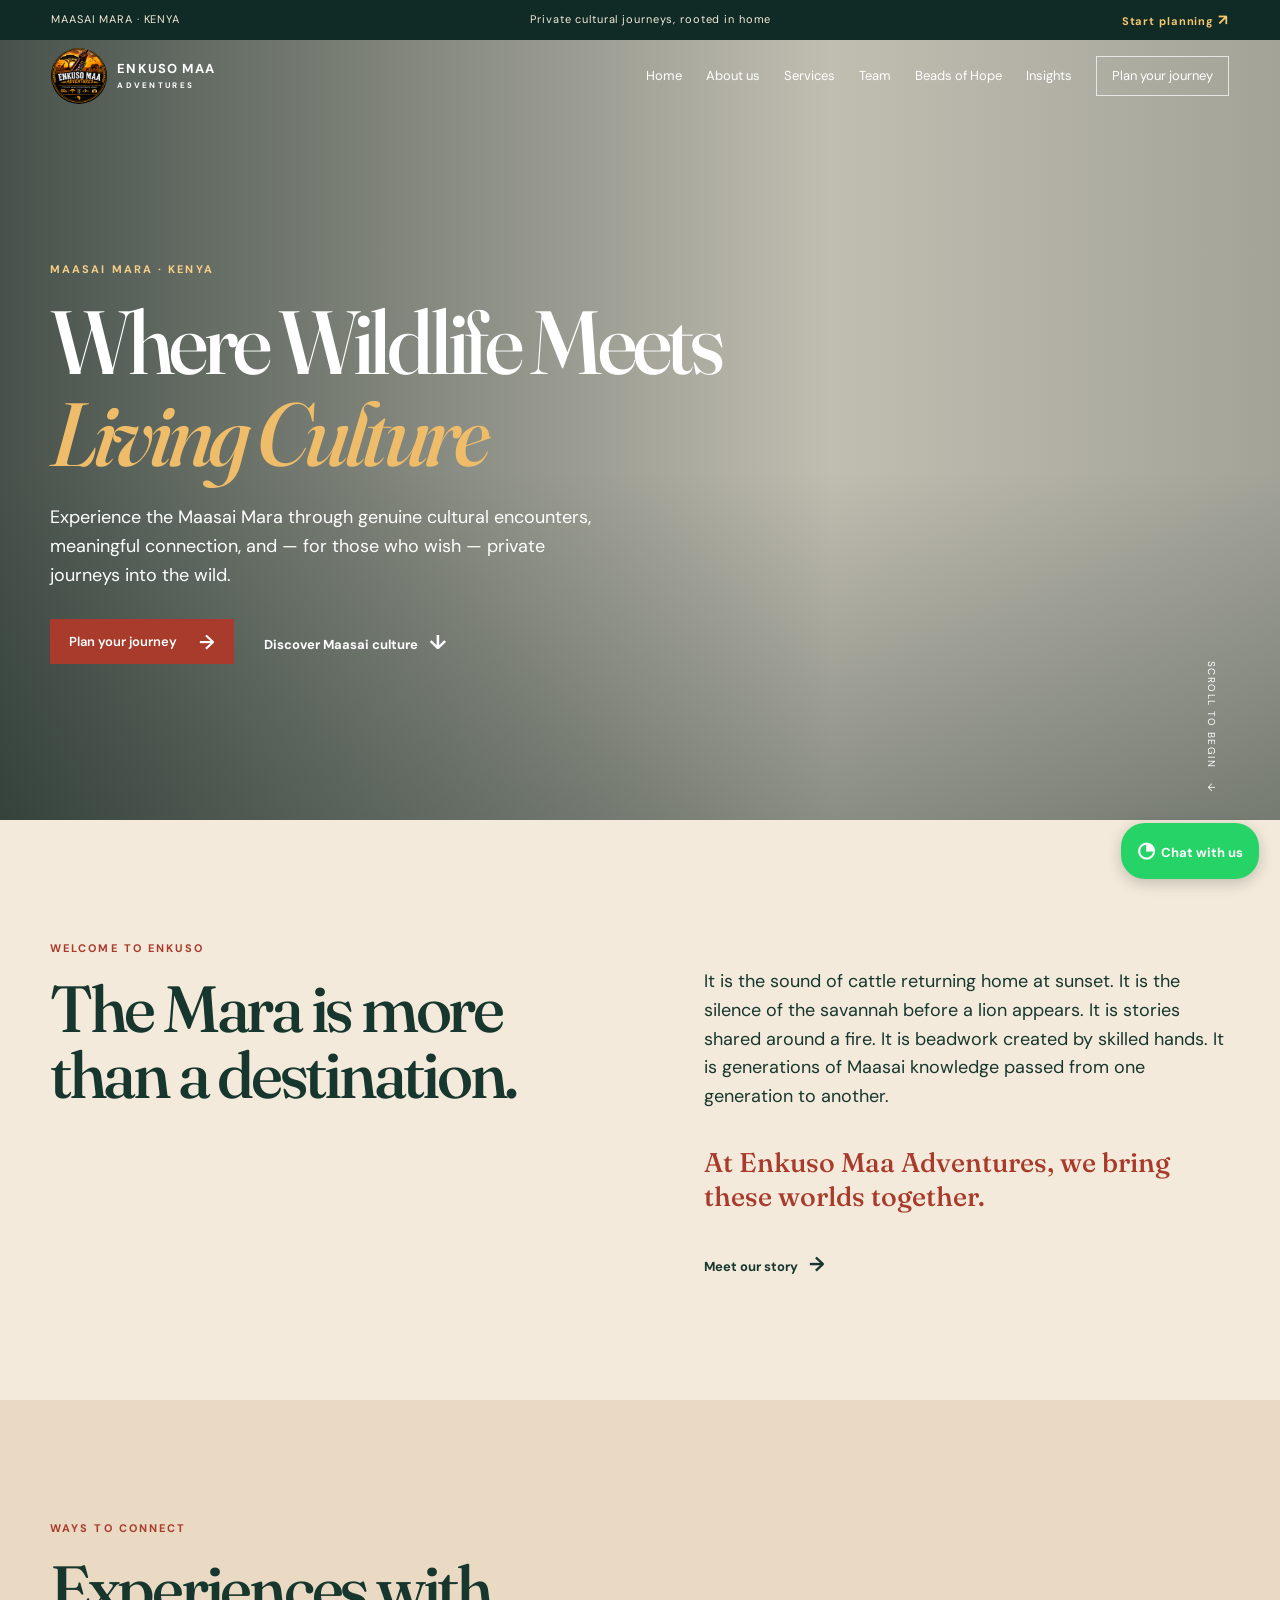
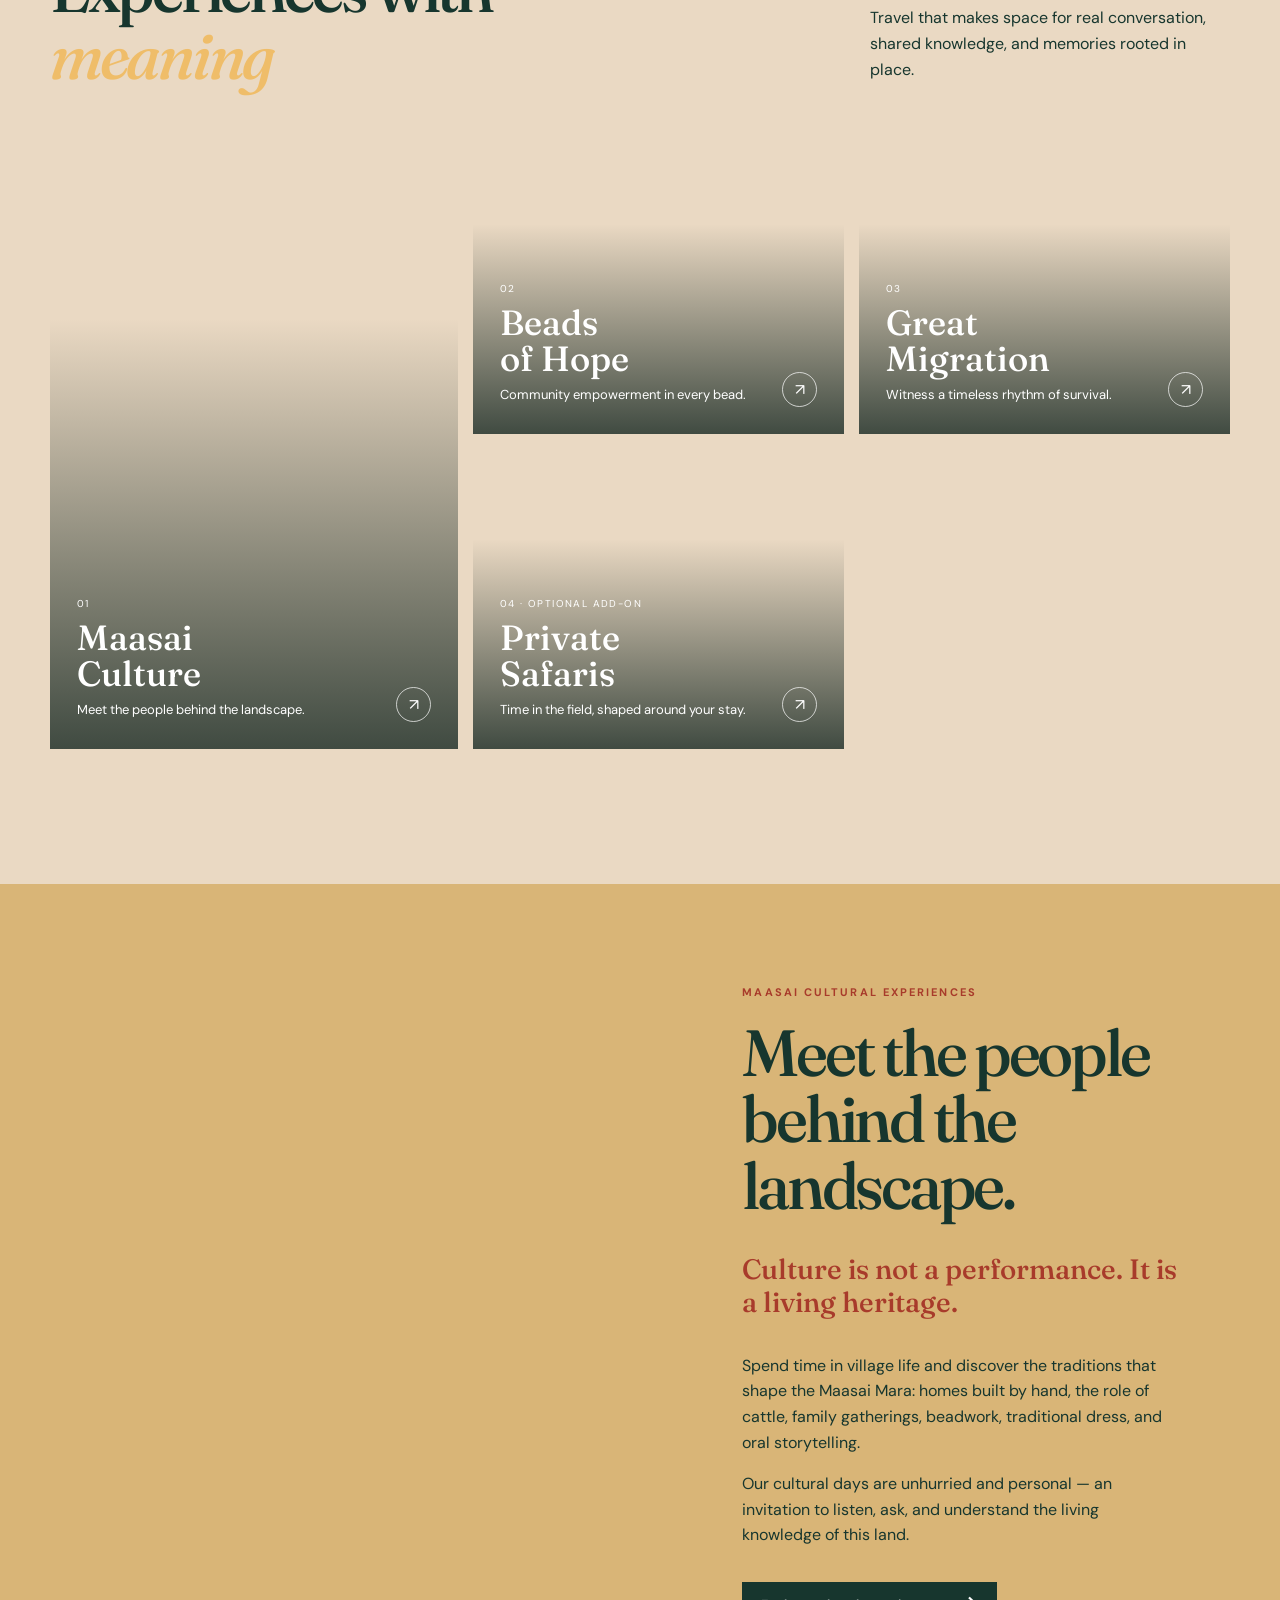
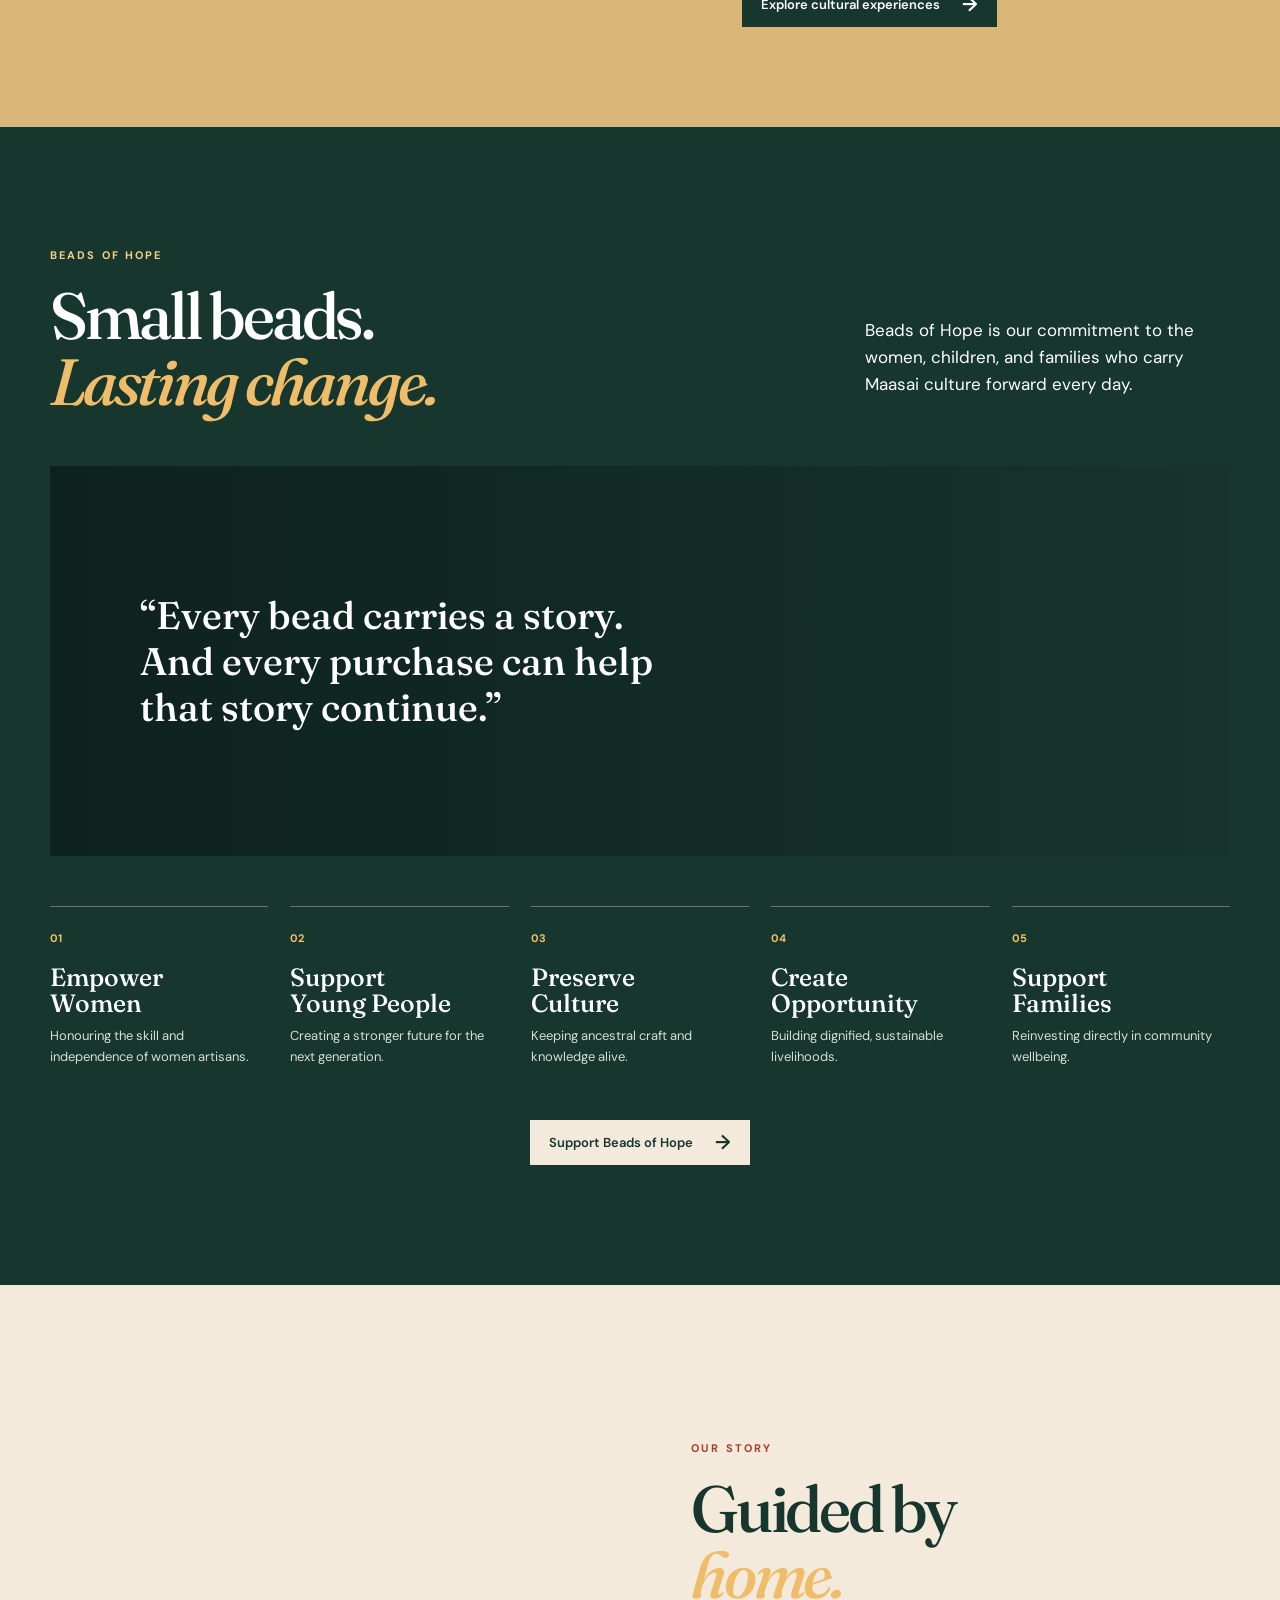
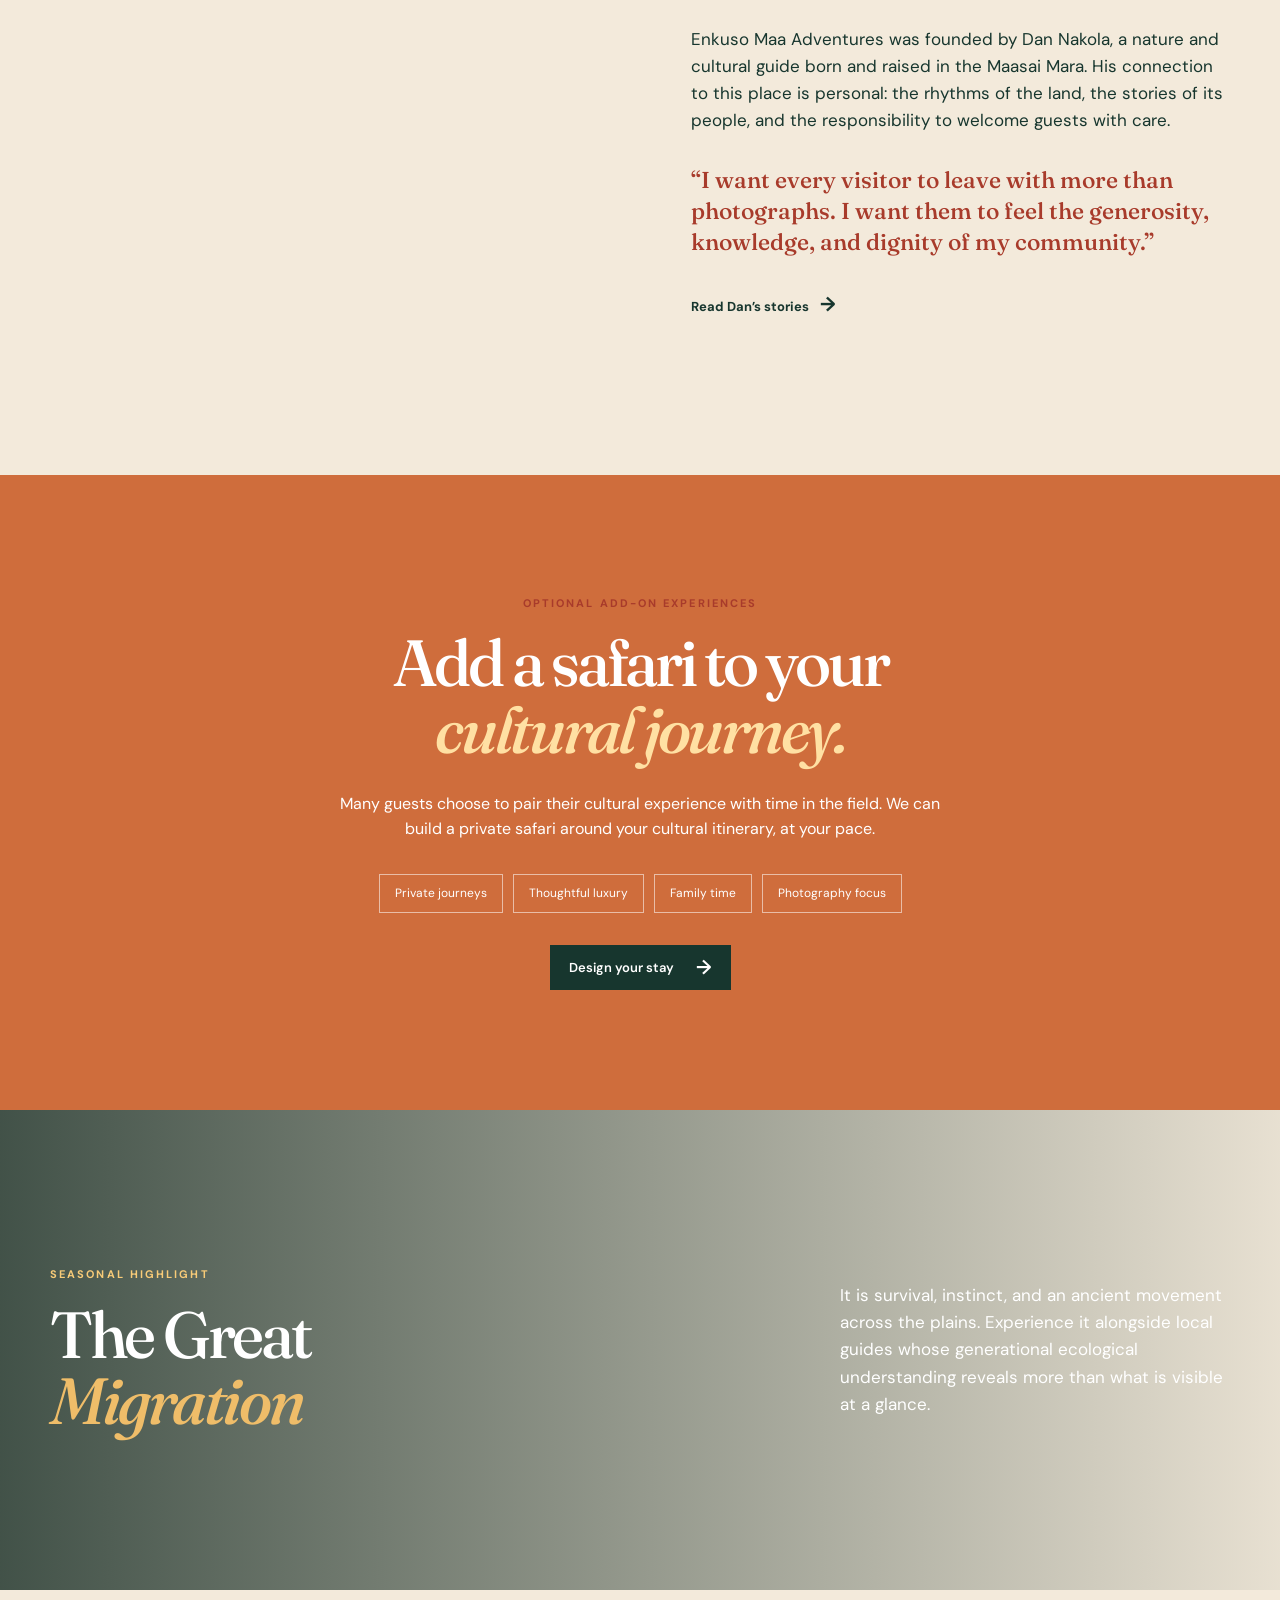
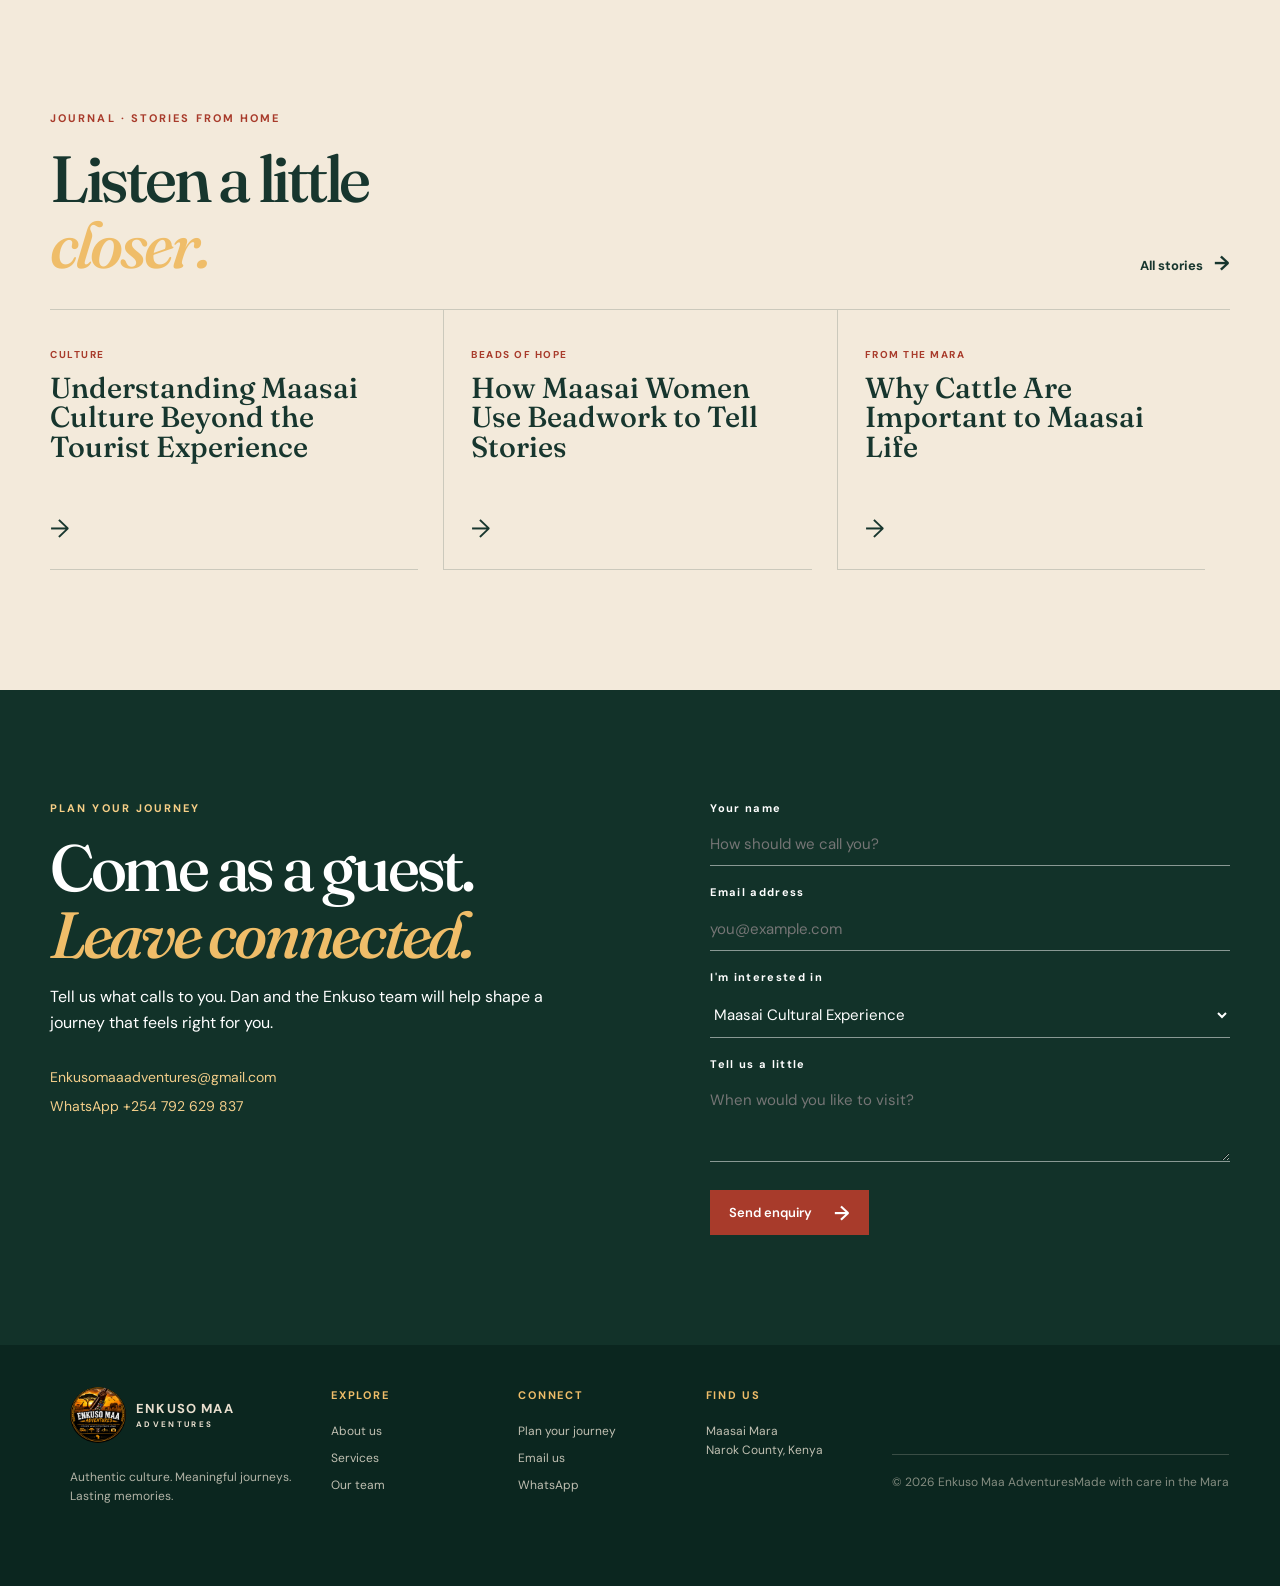
==== commit 7f8651ce: "restructured UI" ====
--- a/index.html
+++ b/index.html
@@ -17,7 +17,7 @@
     <a class="brand" href="#top" aria-label="Enkuso Maa Adventures home"><img class="brand-mark" src="assets/img/enkuso.jpeg" alt="Enkuso Maa Adventures logo" /><span>ENKUSO MAA<small>ADVENTURES</small></span></a>
     <button class="menu-toggle" aria-label="Open navigation" aria-expanded="false"><span></span><span></span></button>
     <nav aria-label="Main navigation">
-      <a href="about.html">About us</a><a href="services.html">Services</a><a href="team.html">Team</a><a href="beads.html">Beads of Hope</a><a href="insights.html">Insights</a><a class="nav-cta" href="contact.html">Plan your journey</a>
+      <a class="active" href="index.html">Home</a><a href="about.html">About us</a><a href="services.html">Services</a><a href="team.html">Team</a><a href="beads.html">Beads of Hope</a><a href="insights.html">Insights</a><a class="nav-cta" href="contact.html">Plan your journey</a>
     </nav>
   </header>
 
--- a/style.css
+++ b/style.css
@@ -4,6 +4,8 @@
 .top-bar{background:#102b25;color:#f3eadb;font-size:11px;letter-spacing:.08em;padding:8px 4vw;position:relative;z-index:4}.top-bar-inner{max-width:1180px;margin:auto;display:flex;align-items:center;justify-content:space-between;gap:18px}.top-bar a{color:#f3c66f;text-decoration:none;font-weight:700}.top-bar a span{font-size:15px}.top-bar+.site-header{top:34px}.solid-header{top:0}.top-bar+.solid-header{top:0}.footer-main{max-width:1180px;margin:auto;display:grid;grid-template-columns:1.5fr repeat(3,1fr);gap:40px;padding-bottom:52px}.footer-tagline{color:rgba(243,234,219,.72);margin:25px 0 0}.footer-column{display:flex;flex-direction:column;gap:8px}.footer-column a,.footer-column p{color:rgba(243,234,219,.78);text-decoration:none;margin:0}.footer-label{color:#efbd69!important;font-size:11px;text-transform:uppercase;letter-spacing:.16em;margin-bottom:9px!important;font-weight:700}.footer-bottom{border-top:1px solid rgba(243,234,219,.2);padding-top:18px;display:flex;justify-content:space-between;color:rgba(243,234,219,.52);font-size:12px}.contact-intro{padding-top:100px;background:#ead9c3}.contact-intro-inner{display:grid;grid-template-columns:1fr 1fr;gap:8vw;align-items:end}.contact-intro h1{font:500 clamp(48px,6.4vw,82px)/1.03 Fraunces,serif;letter-spacing:-.05em;margin:0}.contact-intro h1 em,.contact-info h2 em,.map-heading h2 em,.team-intro h2 em,.team-cta h2 em{color:var(--red)}.contact-intro-inner>p{font-size:18px;max-width:470px;margin:0 0 5px}.contact-section{background:#f3eadb}.contact-layout{display:grid;grid-template-columns:.85fr 1.15fr;gap:10vw}.contact-info h2,.map-heading h2,.team-intro h2{font-size:clamp(43px,5vw,69px);line-height:1.05;letter-spacing:-.05em;margin:0 0 25px}.contact-info>p:not(.eyebrow){max-width:420px}.contact-details{display:grid;gap:9px;margin-top:32px}.contact-details a{color:var(--ink);font-weight:700}.contact-details span{color:rgba(23,54,46,.7)}.contact-note{border-top:1px solid var(--line);margin-top:38px;padding-top:17px;max-width:390px}.contact-note b{font-size:12px;text-transform:uppercase;letter-spacing:.12em}.contact-note p{margin:7px 0 0}.contact-form{background:white;padding:36px;display:grid;gap:18px}.contact-form label{display:grid;gap:7px;font-size:13px;font-weight:700}.contact-form input,.contact-form select,.contact-form textarea{font:inherit;border:1px solid var(--line);padding:13px;background:#fff;color:var(--ink);width:100%}.contact-form textarea{resize:vertical}.form-kicker{font-size:11px;letter-spacing:.16em;color:var(--red);font-weight:700;margin:0 0 4px}.map-section{background:#ead9c3;padding:90px 0}.map-heading{display:grid;grid-template-columns:1fr 1fr;gap:8vw;align-items:end;margin-bottom:35px}.map-heading>p{max-width:420px;margin:0 0 5px}.map-frame{height:430px}.map-frame iframe{width:100%;height:100%;border:0;display:block;filter:saturate(.72)}.team-page-hero{background-image:url('https://upload.wikimedia.org/wikipedia/commons/d/d9/Maasai_men_wearing_ceremonial_beadwork_in_Ngorongoro.jpg')}.team-intro{display:grid;grid-template-columns:.8fr 1fr;column-gap:8vw;align-items:end}.team-intro .eyebrow{grid-column:1 / -1}.team-intro h2{margin:0}.team-intro>p:last-child{margin:0;font-size:17px;max-width:470px}.team-grid{display:grid;grid-template-columns:1fr 1fr;gap:28px;padding-top:0}.team-card{background:#ead9c3}.team-photo{height:390px;background-size:cover;background-position:center}.dan-photo{background-image:url('https://upload.wikimedia.org/wikipedia/commons/1/1e/Portrait_of_a_Masai_man_%2848061160658%29.jpg');background-position:center top}.guide-photo{background-image:url('https://upload.wikimedia.org/wikipedia/commons/e/ef/Maasai_Man%2C_Kenya_%2823661389564%29.jpg');background-position:center top}.team-card-copy{padding:28px 30px 32px}.team-card h3{font:500 34px/1.1 Fraunces,serif;margin:5px 0 15px}.team-cta{background:var(--red);color:white;padding:95px 0}.team-cta h2{font:500 clamp(43px,5.5vw,70px)/1.05 Fraunces,serif;letter-spacing:-.05em;margin:0 0 30px}.team-cta h2 em{color:#f4c269}.team-cta .eyebrow{color:#f7cf87}
 @media(max-width:800px){.top-bar-inner span:nth-child(2){display:none}.top-bar{padding:8px 21px}.footer-main{grid-template-columns:1fr 1fr;gap:30px}.footer-bottom{display:grid;gap:5px}.contact-intro-inner,.contact-layout,.map-heading,.team-intro{grid-template-columns:1fr;gap:28px}.contact-intro{padding-top:75px}.contact-intro-inner>p{font-size:16px}.contact-form{padding:25px}.map-section{padding:70px 0}.map-frame{height:330px}.team-grid{grid-template-columns:1fr}.team-photo{height:320px}}
 .solid-header{position:relative;background:var(--ink)}.solid-header nav a.active:not(.nav-cta){color:#f4c269}.page-hero{min-height:510px;display:grid;align-items:end;padding:110px 0 80px;color:white;background-size:cover;background-position:center;position:relative;isolation:isolate}.page-hero:before{content:"";position:absolute;inset:0;background:rgba(11,35,28,.62);z-index:-1}.page-hero h1,.contact-page h1,.insights-header h1{font:500 clamp(48px,6.4vw,82px)/1.03 Fraunces,serif;letter-spacing:-.05em;margin:0}.page-hero h1 em,.contact-page h1 em,.insights-header h1 em{color:#efbd69}.page-hero p:last-child{font-size:18px;max-width:520px;margin:22px 0 0}.services-page-hero{background-image:url('https://images.unsplash.com/photo-1547471080-7cc2caa01a7e?auto=format&fit=crop&w=1800&q=85')}.about-page-hero{background-image:url('https://images.unsplash.com/photo-1535083783855-76ae62b2914e?auto=format&fit=crop&w=1800&q=85')}.service-list{display:grid;grid-template-columns:.75fr 1.25fr;gap:10vw}.service-intro h2{font-size:clamp(42px,5vw,67px);letter-spacing:-.05em}.service-intro>p:last-child{font-size:17px}.service-rows{border-top:1px solid var(--line)}.service-rows article{display:grid;grid-template-columns:52px 1fr;gap:20px;padding:30px 0;border-bottom:1px solid var(--line)}.service-rows article>span{font-size:11px;font-weight:700;color:var(--red);letter-spacing:.1em}.service-rows h3{font-size:31px}.service-rows p{max-width:600px}.service-callout{padding:90px 0;background:var(--red);color:white}.service-callout h2{font-size:clamp(43px,5.5vw,70px);letter-spacing:-.05em;margin:0 0 30px}.founder{display:grid;grid-template-columns:1fr 1fr;align-items:center;gap:8vw}.founder-photo{height:580px;background:url('https://images.unsplash.com/photo-1594708767771-a7502209ff51?auto=format&fit=crop&w=1100&q=85') center/cover}.founder h2,.values h2{font-size:clamp(43px,5vw,69px);letter-spacing:-.05em}.founder p:not(.eyebrow){font-size:17px}.values{background:#ead9c3}.values-grid{display:grid;grid-template-columns:repeat(4,1fr);gap:25px;margin-top:48px}.values-grid article{border-top:1px solid var(--line);padding-top:18px}.values-grid b{font-size:11px;color:var(--red)}.values-grid h3{font-size:27px;margin:15px 0}.values-grid p{font-size:14px}.contact-page{padding-top:120px;min-height:720px}.contact-page-grid{display:grid;grid-template-columns:1fr 1fr;gap:10vw}.contact-page-grid>div>p:not(.eyebrow){font-size:18px;max-width:510px}.contact-details{display:grid;gap:10px;margin-top:40px}.contact-details a{color:var(--red);font-weight:700;text-decoration:none}.contact-form{background:var(--ink);padding:38px}.contact-form input,.contact-form select,.contact-form textarea{color:white}.insights-header{background:#d9b577;padding:110px 0 75px}.insights-header>div>p:last-child{font-size:18px;max-width:440px;margin:25px 0 0}.featured-article{display:grid;grid-template-columns:1fr 1fr;gap:7vw;align-items:center;margin-bottom:75px}.article-image{height:440px;background:url('https://images.unsplash.com/photo-1544450285-120b0842f663?auto=format&fit=crop&w=1100&q=85') center/cover}.featured-article h2{font-size:clamp(36px,4vw,56px);letter-spacing:-.04em}.article-grid{display:grid;grid-template-columns:repeat(2,1fr);gap:0 50px}.article-grid article{border-top:1px solid var(--line);padding:25px 0 35px}.article-grid h3{font-size:30px}.article-grid a{color:var(--red);font-size:13px;font-weight:700;text-decoration:none}@media(max-width:800px){.service-list,.founder,.contact-page-grid,.featured-article{grid-template-columns:1fr;gap:35px}.page-hero{min-height:440px;padding:80px 0 55px}.values-grid{grid-template-columns:1fr 1fr}.contact-page{padding-top:75px}.contact-form{padding:28px}.article-grid{gap:0 28px}.solid-header nav{background:var(--ink)}}@media(max-width:450px){.values-grid,.article-grid{grid-template-columns:1fr}.founder-photo{height:400px}.featured-article{margin-bottom:50px}}
+
+.dan-photo{background-image:url('assets/img/nakola.jpeg')}
 
 .beads-page-hero{background-image:url('https://upload.wikimedia.org/wikipedia/commons/5/5f/Maasai_women_wearing_ceremonial_beadwork_in_Ngorongoro.jpg')}
 .beads-culture{display:grid;grid-template-columns:1.05fr 1fr;gap:7vw;align-items:center}
@@ -20,12 +22,12 @@
 .shop-grid{display:grid;grid-template-columns:repeat(3,1fr);gap:28px;margin-top:15px}
 .shop-card{background:#fff;display:flex;flex-direction:column;border:1px solid var(--line)}
 .shop-photo{height:250px;background-size:cover;background-position:center}
-.shop-necklace{background-image:url('https://images.unsplash.com/photo-1611085583191-a3b181a88401?auto=format&fit=crop&w=900&q=80')}
-.shop-bangle{background-image:url('https://images.unsplash.com/photo-1535632066927-ab7c9ab60908?auto=format&fit=crop&w=900&q=80')}
-.shop-bracelet{background-image:url('https://images.unsplash.com/photo-1573408301185-9146fe634ad0?auto=format&fit=crop&w=900&q=80')}
-.shop-earrings{background-image:url('https://images.unsplash.com/photo-1630019852942-f89202989a59?auto=format&fit=crop&w=900&q=80')}
-.shop-belt{background-image:url('https://images.unsplash.com/photo-1509631179647-0177331693ae?auto=format&fit=crop&w=900&q=80')}
-.shop-keyring{background-image:url('https://images.unsplash.com/photo-1602173574767-37ac01994b2a?auto=format&fit=crop&w=900&q=80')}
+.shop-necklace{background-image:url('https://www.timeless-fineries.com/cdn/shop/files/Bracelet-africain-massai-bleu-et-multicolore-39s.png?v=1740342081&width=1680')}
+.shop-bangle{background-image:url('https://afrilege.com/cdn/shop/products/bracelet-maasai-beaded-cuff-bracelet-1_d736487c-a7cf-42ce-8e3c-02a9c0a99074.jpg?v=1577116326')}
+.shop-bracelet{background-image:url('https://www.globalsprouts.com/cdn/shop/articles/6888db000e97e74a2faaec99-1753801739552.jpg?v=1753802857&width=3840')}
+.shop-earrings{background-image:url('https://www.timeless-fineries.com/cdn/shop/files/Bracelet-africain-traditionnel-36b.jpg?v=1740491853&width=1680')}
+.shop-belt{background-image:url('https://www.timeless-fineries.com/cdn/shop/files/Bracelet-africain-Massai-19b.jpg?v=1739226468&width=1426')}
+.shop-keyring{background-image:url('https://www.timeless-fineries.com/cdn/shop/files/Bracelet-africain-massai-traditionnel-50.jpg?v=1740475464&width=1445')}
 .shop-info{padding:22px 24px 26px;display:flex;flex-direction:column;flex:1}
 .shop-tag{font-size:10px;font-weight:700;letter-spacing:.15em;color:var(--red);margin:0}
 .shop-info h3{font-size:26px;margin:9px 0 8px}
@@ -88,7 +90,7 @@
 .insight-body a{color:var(--red);font-size:13px;font-weight:700;text-decoration:none;margin-top:auto}
 .insight-img-beadwork{background-image:url('https://upload.wikimedia.org/wikipedia/commons/7/75/Maasai_women_in_traditional_attire.jpg');background-position:center top}
 .insight-img-meaning{background-image:url('https://upload.wikimedia.org/wikipedia/commons/a/a3/Maasai_Girls.jpg')}
-.insight-img-cattle{background-image:url('https://upload.wikimedia.org/wikipedia/commons/5/57/Maasai_boy_herding_cattle.jpg')}
+.insight-img-cattle{background-image:url('https://images.squarespace-cdn.com/content/v1/5dee60f6549fd531b270ed04/1581353360000-R3R73YA7A4E9EDH1R9MD/s9.jpg')}
 .insight-img-adumu{background-image:url('https://upload.wikimedia.org/wikipedia/commons/c/c8/Adumu_-_Masai_traditional_jumping_dance_ritual_Kenya_%2822254423185%29.jpg')}
 .insight-img-guide{background-image:url('https://upload.wikimedia.org/wikipedia/commons/1/1e/Portrait_of_a_Masai_man_%2848061160658%29.jpg');background-position:center top}
 .insight-img-migration{background-image:url('https://upload.wikimedia.org/wikipedia/commons/f/f9/The_Maasai_pastoralist_lifestyle.jpg')}
@@ -100,7 +102,7 @@
 .article-hero-culture{background-image:url('https://upload.wikimedia.org/wikipedia/commons/0/0d/Maasai-Adumu.jpg')}
 .article-hero-beadwork{background-image:url('https://upload.wikimedia.org/wikipedia/commons/7/75/Maasai_women_in_traditional_attire.jpg')}
 .article-hero-colours{background-image:url('https://upload.wikimedia.org/wikipedia/commons/a/a3/Maasai_Girls.jpg')}
-.article-hero-cattle{background-image:url('https://upload.wikimedia.org/wikipedia/commons/5/57/Maasai_boy_herding_cattle.jpg')}
+.article-hero-cattle{background-image:url('https://images.squarespace-cdn.com/content/v1/5dee60f6549fd531b270ed04/1581353360000-R3R73YA7A4E9EDH1R9MD/s9.jpg')}
 .article-hero-adumu{background-image:url('https://upload.wikimedia.org/wikipedia/commons/c/c8/Adumu_-_Masai_traditional_jumping_dance_ritual_Kenya_%2822254423185%29.jpg')}
 .article-hero-guide{background-image:url('https://upload.wikimedia.org/wikipedia/commons/1/1e/Portrait_of_a_Masai_man_%2848061160658%29.jpg')}
 .article-hero-migration{background-image:url('https://upload.wikimedia.org/wikipedia/commons/f/f9/The_Maasai_pastoralist_lifestyle.jpg')}
@@ -111,6 +113,8 @@
 .article-cta-line{margin:36px 0 0}
 .article-credit{margin-top:40px;padding-top:16px;border-top:1px solid var(--line);font-size:12px;color:rgba(23,54,46,.6)}
 .article-credit a{color:var(--red);text-decoration:none}
+
+.credits,.article-credit{display:none}
 .colour-list{list-style:none;margin:18px 0 8px;padding:0;display:grid;gap:14px}
 .colour-list li{display:flex;align-items:flex-start;gap:14px;font-size:16px;color:rgba(23,54,46,.86)}
 .colour-list .dot{flex:0 0 auto;width:20px;height:20px;border-radius:50%;margin-top:3px;border:1px solid rgba(23,54,46,.2)}
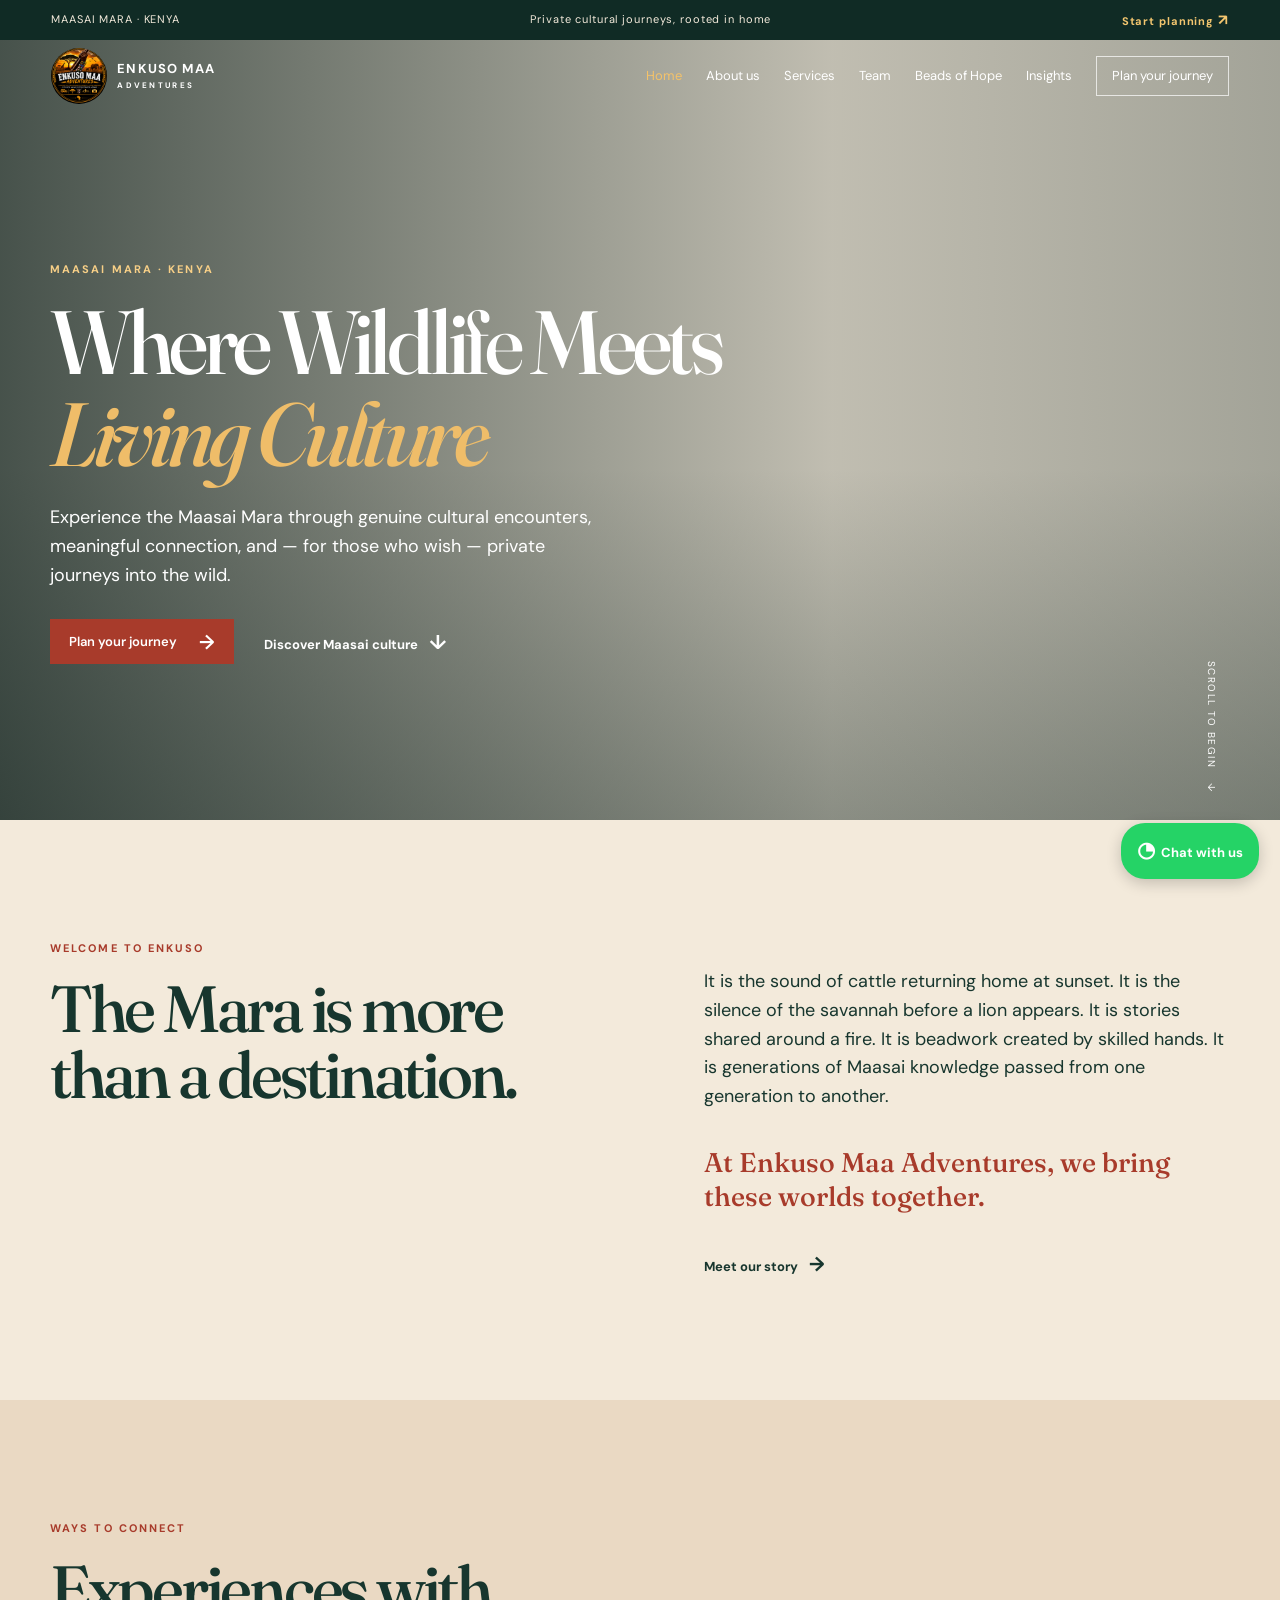
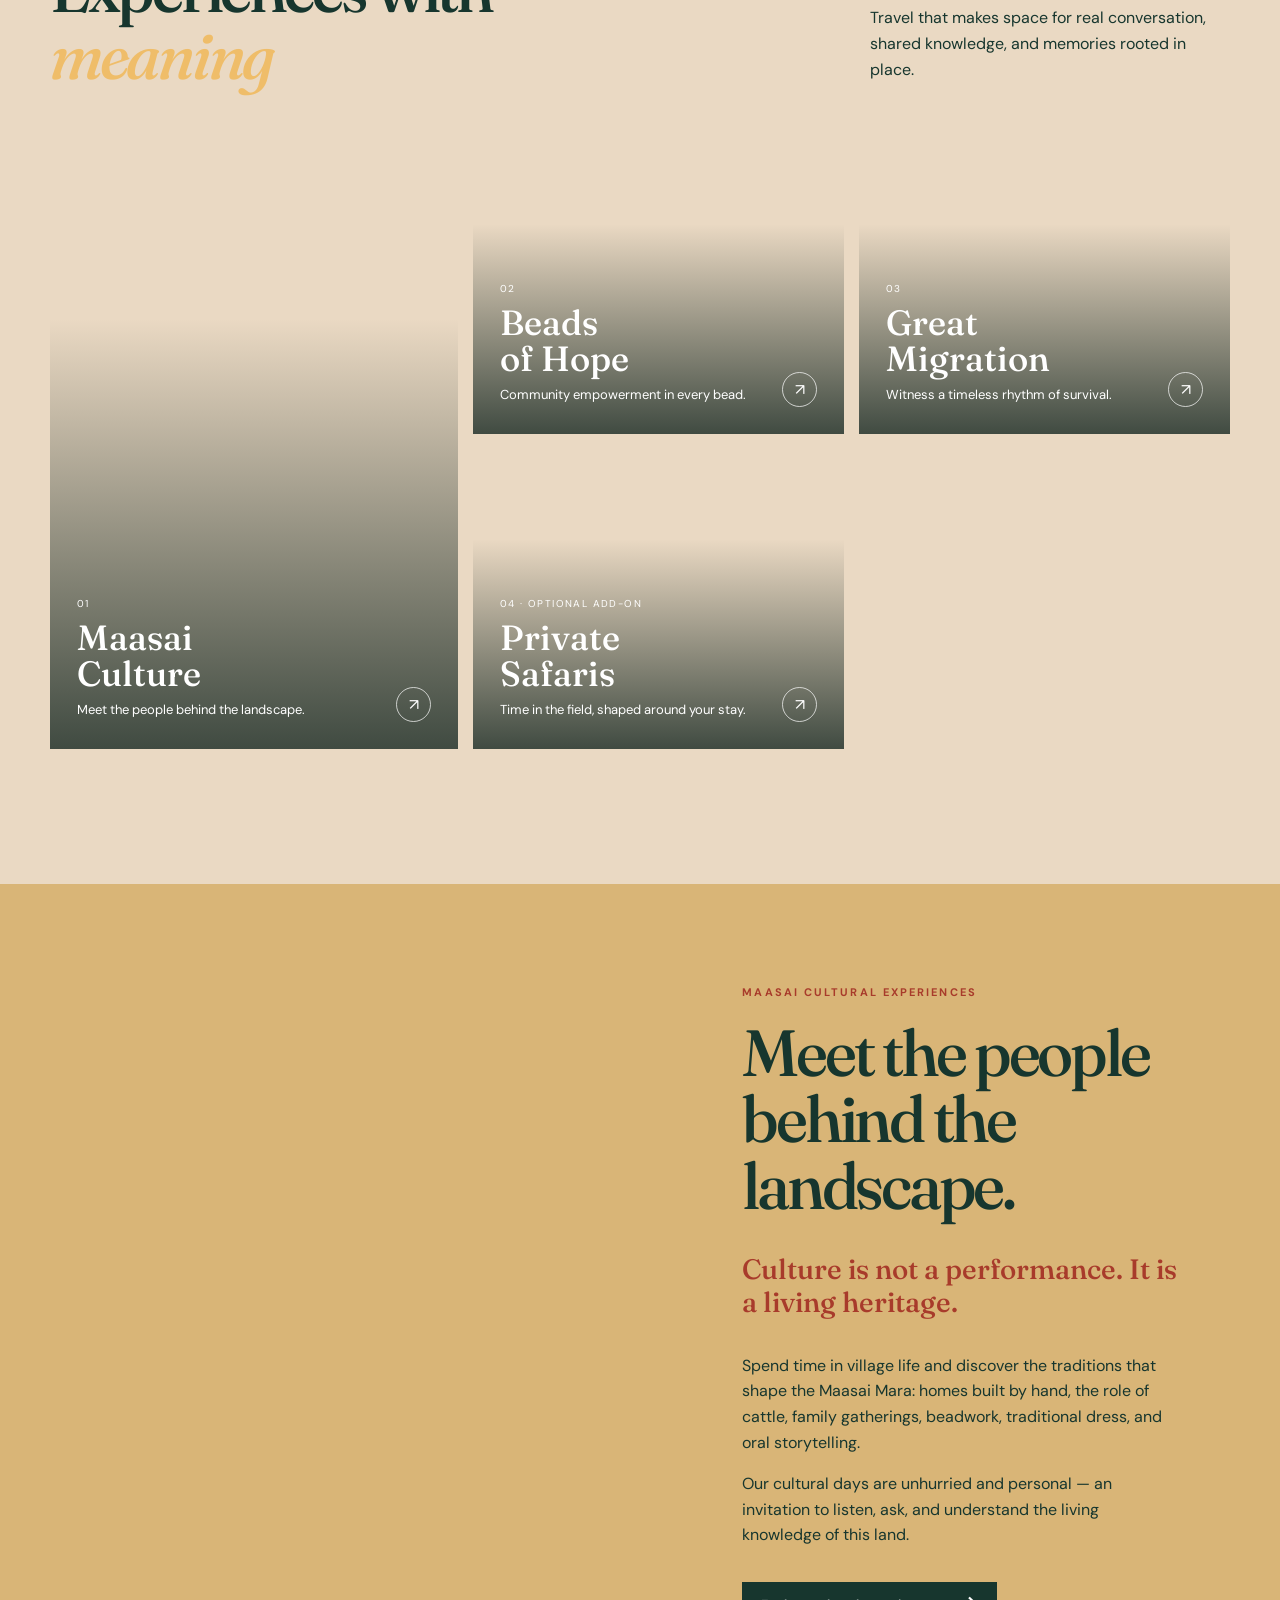
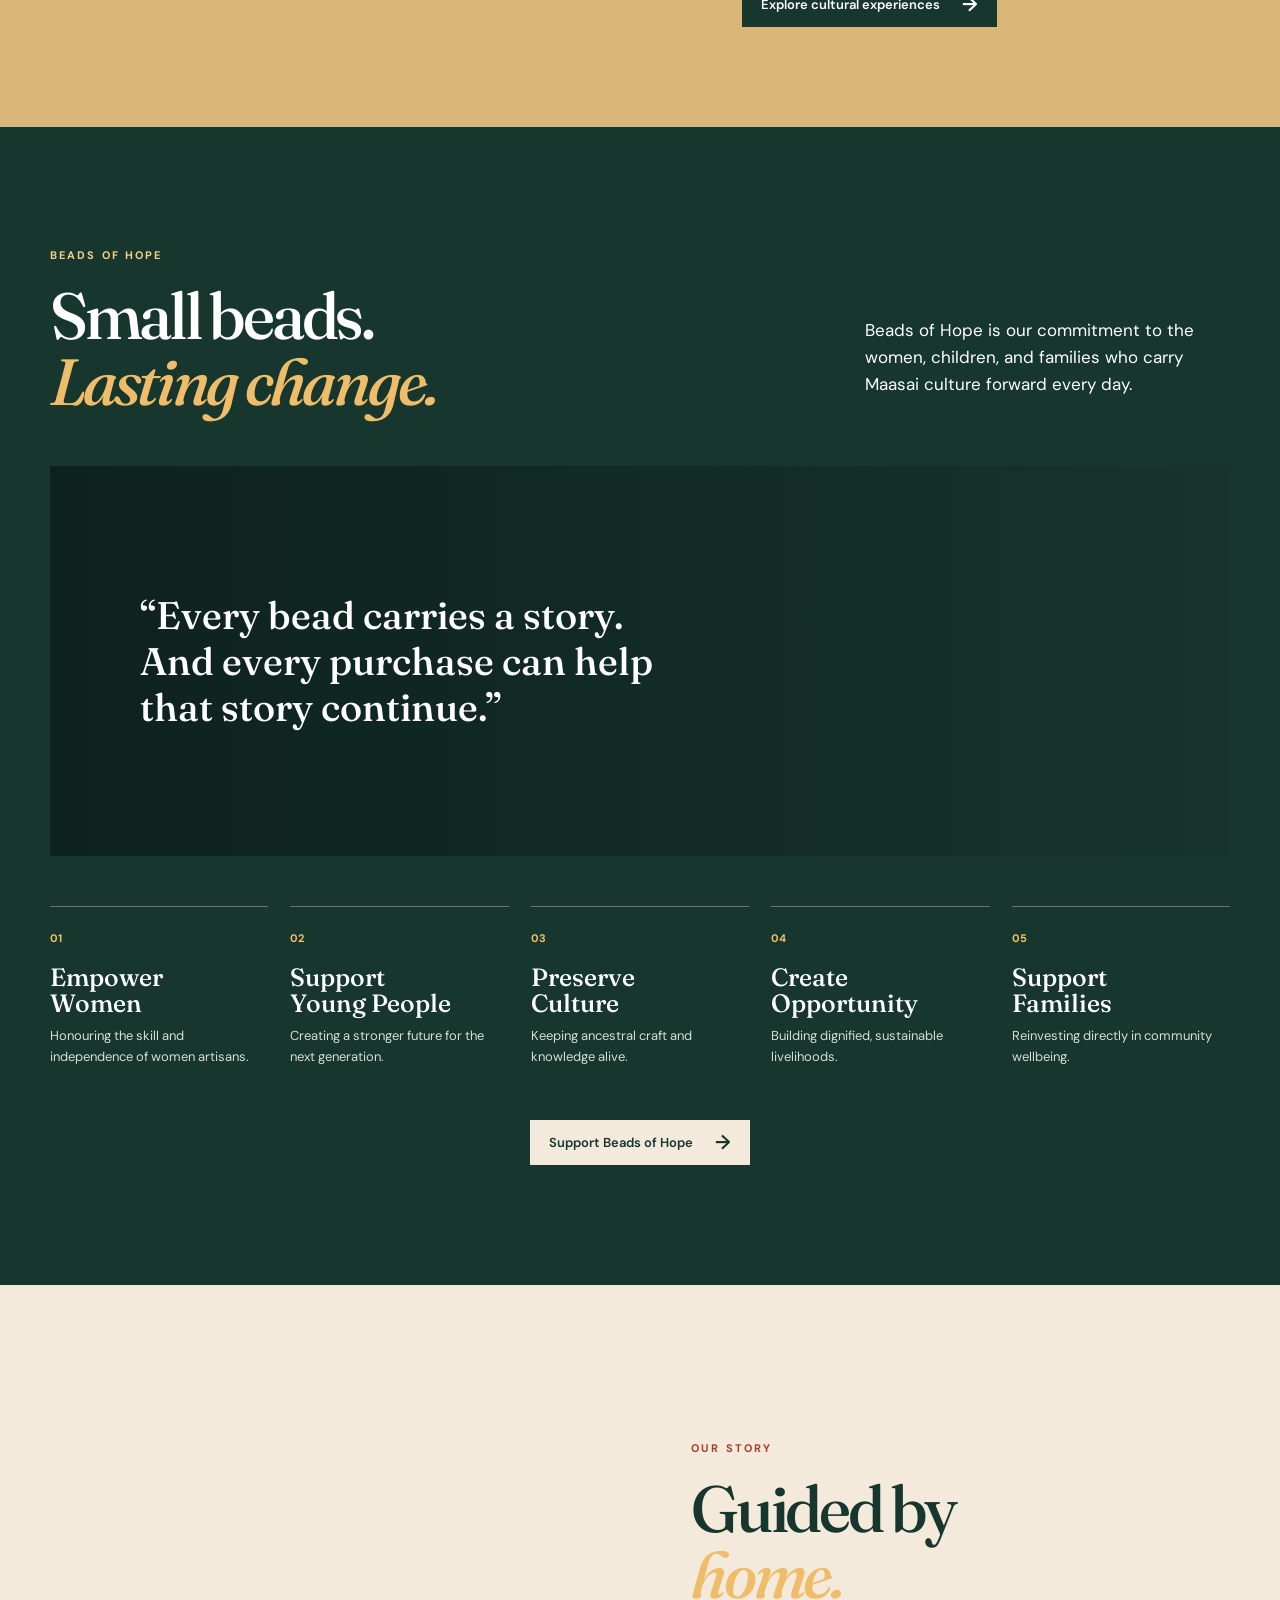
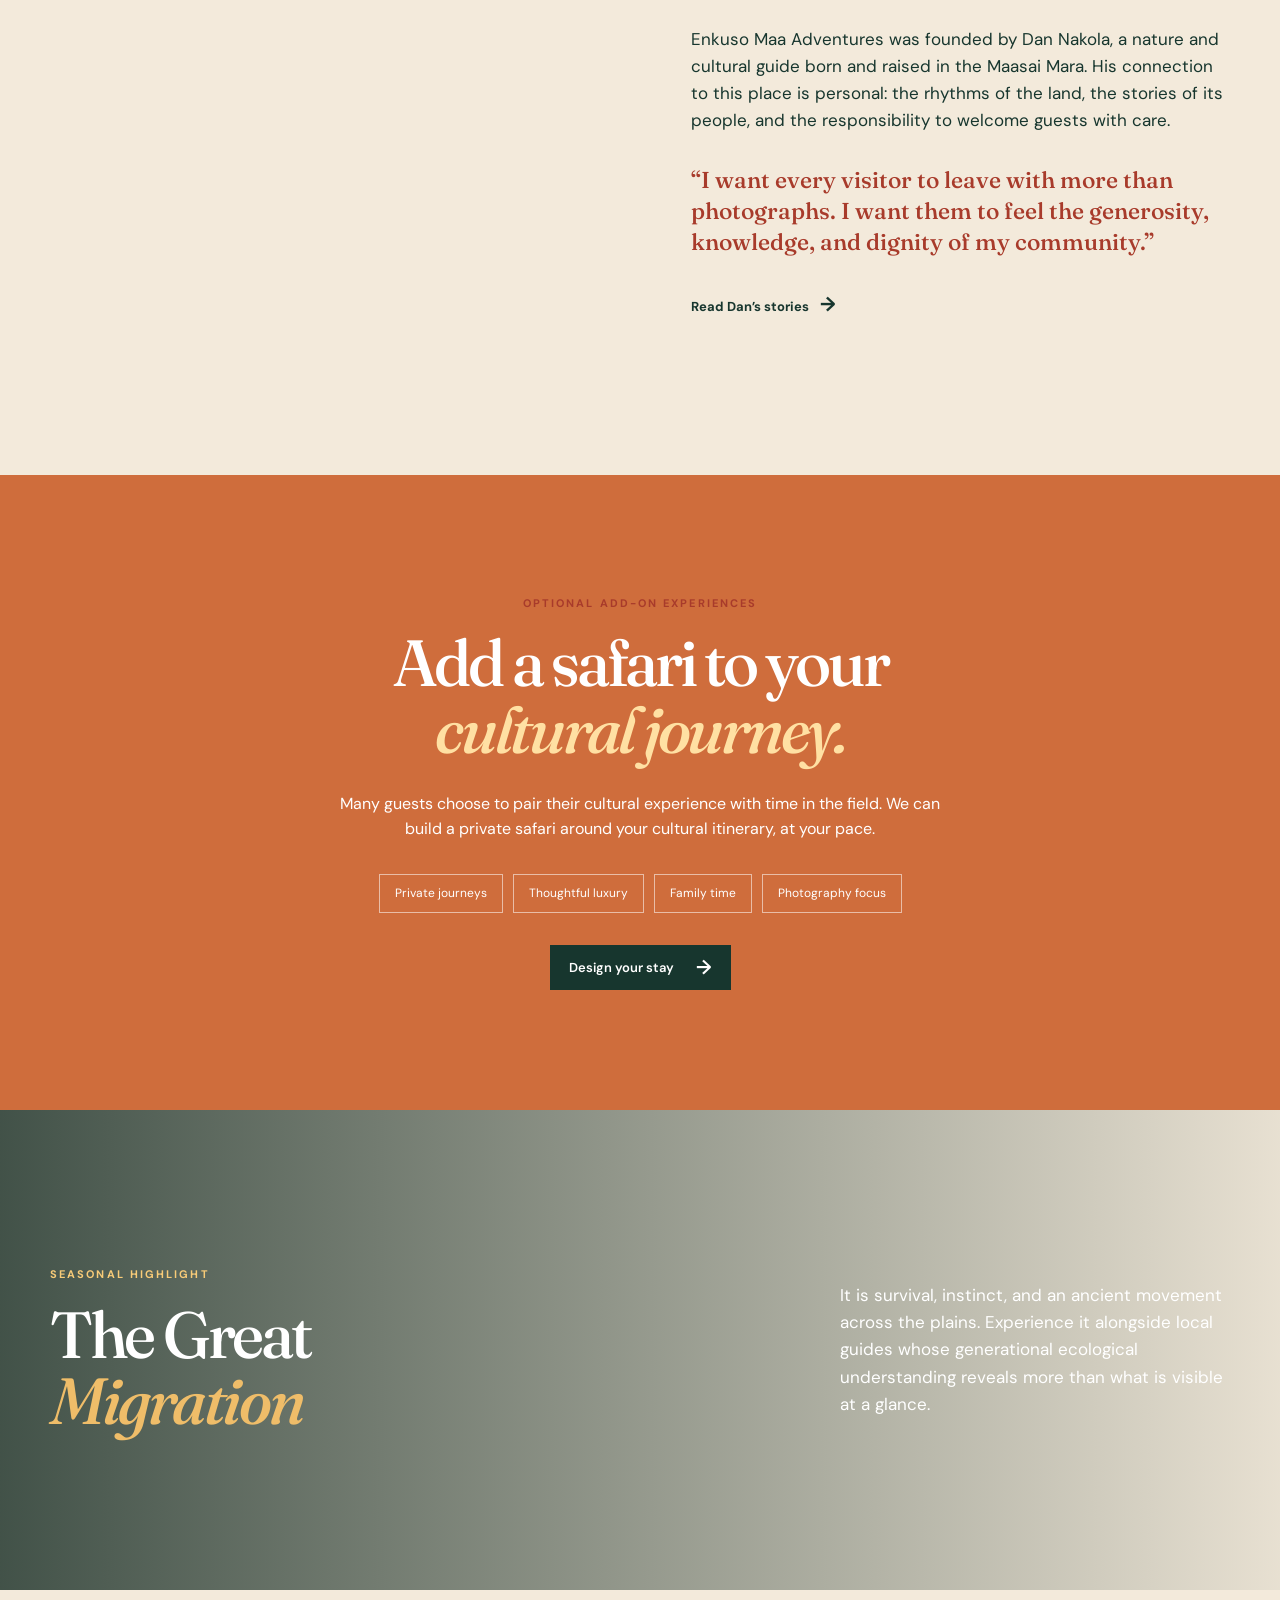
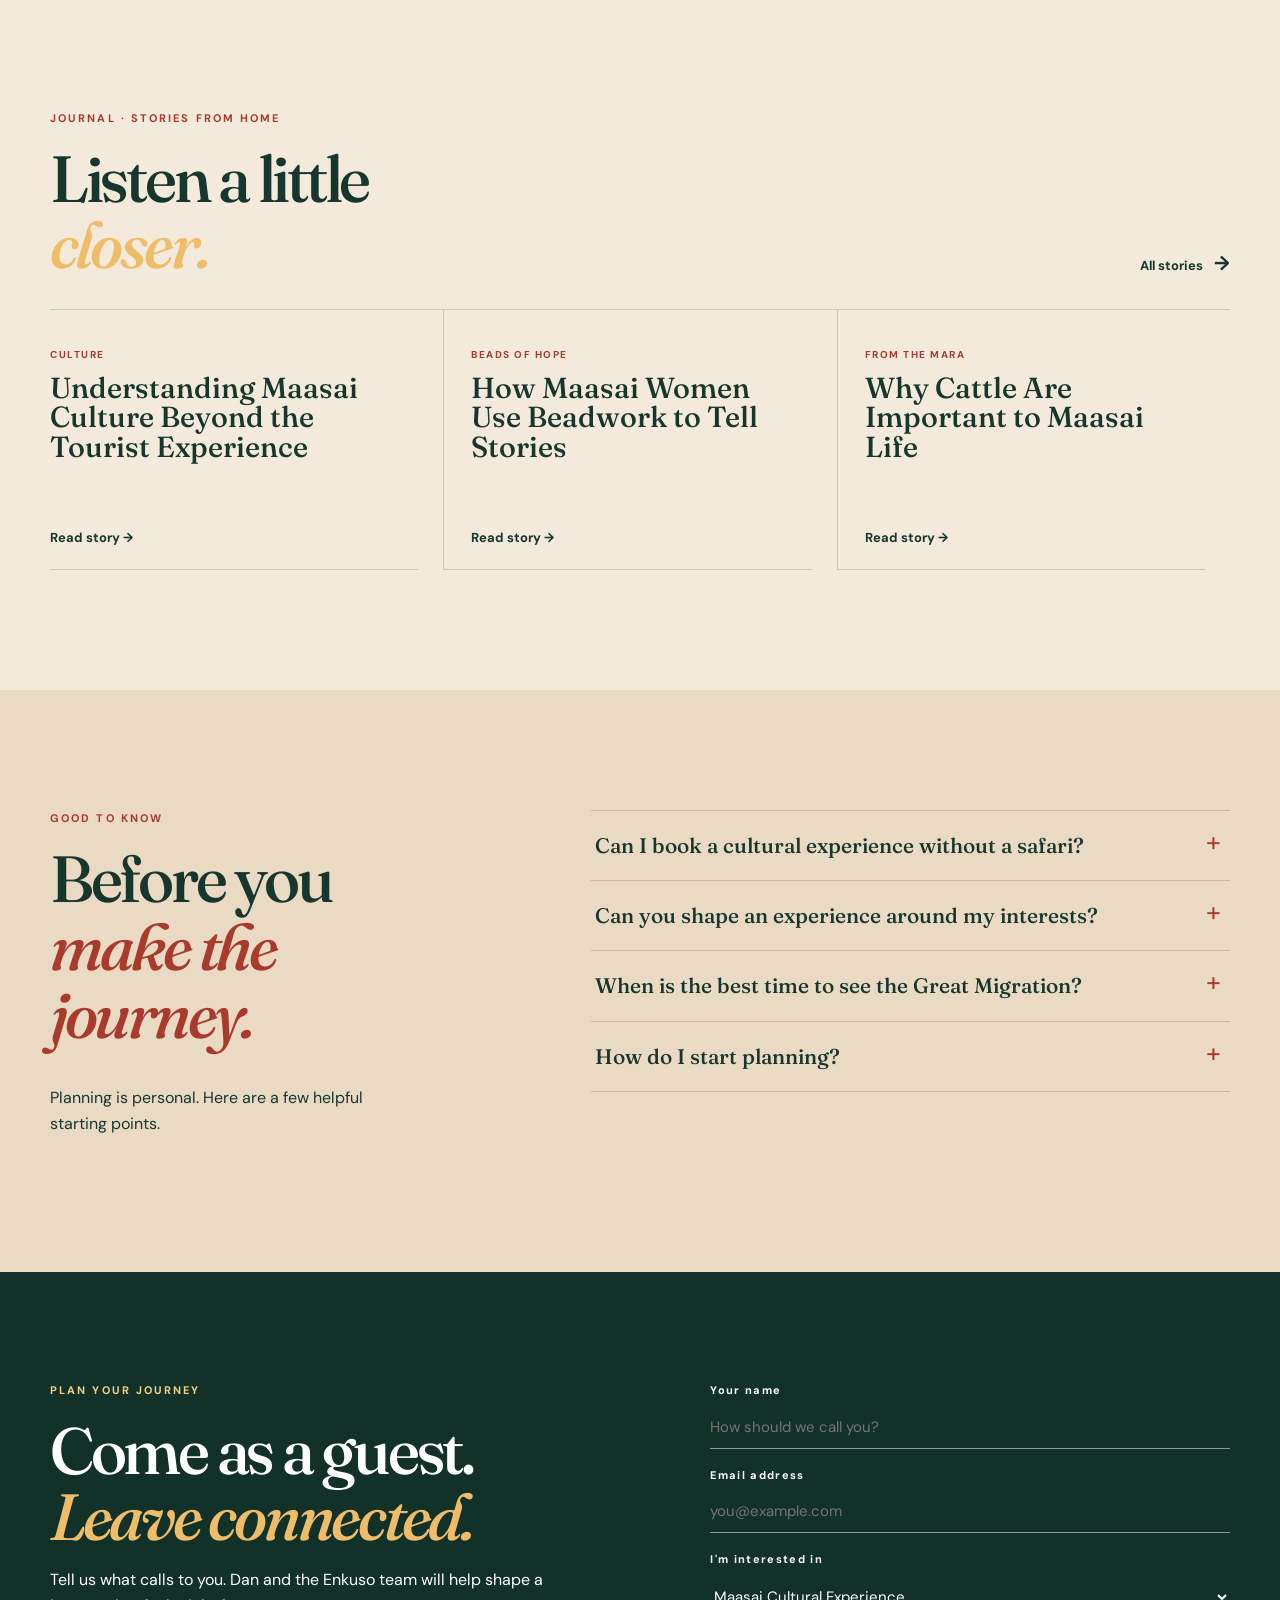
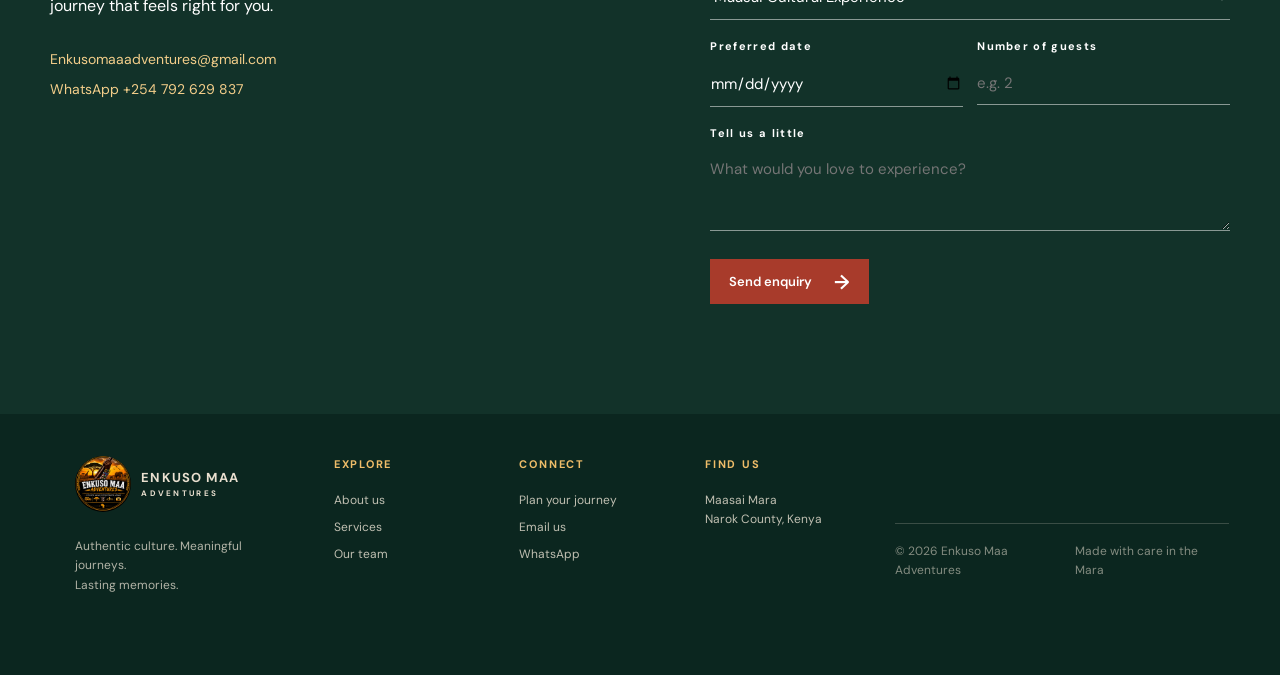
==== commit 9b677f17: "seo" ====
--- a/index.html
+++ b/index.html
@@ -4,11 +4,77 @@
   <meta charset="UTF-8" />
   <meta name="viewport" content="width=device-width, initial-scale=1.0" />
   <meta name="description" content="Enkuso Maa Adventures — authentic Maasai cultural experiences and meaningful journeys in the Maasai Mara." />
+  <meta name="theme-color" content="#17362e" />
+  <meta property="og:type" content="website" />
+  <meta property="og:title" content="Enkuso Maa Adventures | Living Culture, Meaningful Journeys" />
+  <meta property="og:description" content="Experience the Maasai Mara through genuine cultural encounters, meaningful connection, and private safari journeys." />
+  <meta property="og:image" content="https://images.unsplash.com/photo-1516426122078-c23e76319801?auto=format&amp;fit=crop&amp;w=1200&amp;q=85" />
+  <meta name="twitter:card" content="summary_large_image" />
   <title>Enkuso Maa Adventures | Living Culture, Meaningful Journeys</title>
   <link rel="preconnect" href="https://fonts.googleapis.com" />
   <link rel="preconnect" href="https://fonts.gstatic.com" crossorigin />
   <link href="https://fonts.googleapis.com/css2?family=DM+Sans:wght@400;500;600;700&family=Fraunces:opsz,wght@9..144,500;9..144,600;9..144,700&display=swap" rel="stylesheet" />
   <link rel="stylesheet" href="style.css" />
+  <script type="application/ld+json">
+    {
+      "@context": "https://schema.org",
+      "@type": "TravelAgency",
+      "name": "Enkuso Maa Adventures",
+      "description": "Locally rooted Maasai cultural journeys and optional private safari experiences in the Maasai Mara, Kenya.",
+      "email": "Enkusomaaadventures@gmail.com",
+      "telephone": "+254792629837",
+      "address": {
+        "@type": "PostalAddress",
+        "addressLocality": "Maasai Mara",
+        "addressRegion": "Narok County",
+        "addressCountry": "KE"
+      },
+      "areaServed": {
+        "@type": "Place",
+        "name": "Maasai Mara, Kenya"
+      }
+    }
+  </script>
+  <script type="application/ld+json">
+    {
+      "@context": "https://schema.org",
+      "@type": "FAQPage",
+      "mainEntity": [
+        {
+          "@type": "Question",
+          "name": "Can I book a cultural experience without a safari?",
+          "acceptedAnswer": {
+            "@type": "Answer",
+            "text": "Yes. Cultural experiences are the heart of what we do. A private safari is an optional add-on, not a requirement."
+          }
+        },
+        {
+          "@type": "Question",
+          "name": "Can you shape an experience around my interests?",
+          "acceptedAnswer": {
+            "@type": "Answer",
+            "text": "Yes. Share what interests you, your preferred dates, and where you are staying, and our team can help shape a personal plan."
+          }
+        },
+        {
+          "@type": "Question",
+          "name": "When is the best time to see the Great Migration?",
+          "acceptedAnswer": {
+            "@type": "Answer",
+            "text": "Migration timing varies with rainfall and conditions each year. Contact us with your travel dates and we can discuss what to expect during your visit."
+          }
+        },
+        {
+          "@type": "Question",
+          "name": "How do I start planning?",
+          "acceptedAnswer": {
+            "@type": "Answer",
+            "text": "Send an enquiry, email us, or message us on WhatsApp. We will start with your dates, group, and the kind of experience you have in mind."
+          }
+        }
+      ]
+    }
+  </script>
 </head>
 <body>
   <a class="skip" href="#main">Skip to content</a>
@@ -66,9 +132,21 @@
 
     <section class="migration section" id="migration"><div class="container migration-wrap"><div><p class="eyebrow">SEASONAL HIGHLIGHT</p><h2>The Great<br /><em>Migration</em></h2></div><p>It is survival, instinct, and an ancient movement across the plains. Experience it alongside local guides whose generational ecological understanding reveals more than what is visible at a glance.</p></div></section>
 
-    <section class="stories section container" id="stories"><div class="section-heading"><div><p class="eyebrow">JOURNAL · STORIES FROM HOME</p><h2>Listen a little<br /><em>closer.</em></h2></div><a class="text-link dark" href="#plan">All stories <span>→</span></a></div><div class="story-grid"><article><p class="story-cat">CULTURE</p><h3>Understanding Maasai Culture Beyond the Tourist Experience</h3><a href="#plan" aria-label="Read story">→</a></article><article><p class="story-cat">BEADS OF HOPE</p><h3>How Maasai Women Use Beadwork to Tell Stories</h3><a href="#plan" aria-label="Read story">→</a></article><article><p class="story-cat">FROM THE MARA</p><h3>Why Cattle Are Important to Maasai Life</h3><a href="#plan" aria-label="Read story">→</a></article></div></section>
+    <section class="stories section container" id="stories"><div class="section-heading"><div><p class="eyebrow">JOURNAL · STORIES FROM HOME</p><h2>Listen a little<br /><em>closer.</em></h2></div><a class="text-link dark" href="insights.html">All stories <span>→</span></a></div><div class="story-grid"><article><p class="story-cat">CULTURE</p><h3>Understanding Maasai Culture Beyond the Tourist Experience</h3><a href="article-culture.html" aria-label="Read Understanding Maasai Culture Beyond the Tourist Experience">Read story →</a></article><article><p class="story-cat">BEADS OF HOPE</p><h3>How Maasai Women Use Beadwork to Tell Stories</h3><a href="article-beadwork-stories.html" aria-label="Read How Maasai Women Use Beadwork to Tell Stories">Read story →</a></article><article><p class="story-cat">FROM THE MARA</p><h3>Why Cattle Are Important to Maasai Life</h3><a href="article-cattle.html" aria-label="Read Why Cattle Are Important to Maasai Life">Read story →</a></article></div></section>
 
-    <section class="plan" id="plan"><div class="container plan-grid"><div><p class="eyebrow light">PLAN YOUR JOURNEY</p><h2>Come as a guest.<br /><em>Leave connected.</em></h2><p>Tell us what calls to you. Dan and the Enkuso team will help shape a journey that feels right for you.</p><p class="contact-links"><a href="mailto:Enkusomaaadventures@gmail.com">Enkusomaaadventures@gmail.com</a><a href="https://wa.me/254792629837" target="_blank" rel="noopener">WhatsApp +254 792 629 837</a></p></div><form><label>Your name<input required type="text" placeholder="How should we call you?" /></label><label>Email address<input required type="email" placeholder="you@example.com" /></label><label>I'm interested in<select><option>Maasai Cultural Experience</option><option>Beads of Hope</option><option>Safari Add-On</option><option>Great Migration</option><option>Not Sure Yet</option></select></label><label>Tell us a little<textarea rows="3" placeholder="When would you like to visit?"></textarea></label><button class="button button-red" type="submit">Send enquiry <span>→</span></button></form></div></section>
+    <section class="faq section" id="faq">
+      <div class="container faq-layout">
+        <div><p class="eyebrow">GOOD TO KNOW</p><h2>Before you<br /><em>make the journey.</em></h2><p>Planning is personal. Here are a few helpful starting points.</p></div>
+        <div class="faq-list">
+          <details><summary>Can I book a cultural experience without a safari?</summary><p>Yes. Cultural experiences are the heart of what we do. A private safari is an optional add-on, not a requirement.</p></details>
+          <details><summary>Can you shape an experience around my interests?</summary><p>Yes. Share what interests you, your preferred dates, and where you are staying, and our team can help shape a personal plan.</p></details>
+          <details><summary>When is the best time to see the Great Migration?</summary><p>Migration timing varies with rainfall and conditions each year. Contact us with your travel dates and we can discuss what to expect during your visit.</p></details>
+          <details><summary>How do I start planning?</summary><p>Send an enquiry, email us, or message us on WhatsApp. We will start with your dates, group, and the kind of experience you have in mind.</p></details>
+        </div>
+      </div>
+    </section>
+
+    <section class="plan" id="plan"><div class="container plan-grid"><div><p class="eyebrow light">PLAN YOUR JOURNEY</p><h2>Come as a guest.<br /><em>Leave connected.</em></h2><p>Tell us what calls to you. Dan and the Enkuso team will help shape a journey that feels right for you.</p><p class="contact-links"><a href="mailto:Enkusomaaadventures@gmail.com">Enkusomaaadventures@gmail.com</a><a href="https://wa.me/254792629837" target="_blank" rel="noopener">WhatsApp +254 792 629 837</a></p></div><form class="journey-form"><label>Your name<input required name="name" autocomplete="name" type="text" placeholder="How should we call you?" /></label><label>Email address<input required name="email" autocomplete="email" type="email" placeholder="you@example.com" /></label><label>I'm interested in<select name="interest"><option>Maasai Cultural Experience</option><option>Beads of Hope</option><option>Safari Add-On</option><option>Great Migration</option><option>Not Sure Yet</option></select></label><div class="form-pair"><label>Preferred date<input name="travel-date" type="date" /></label><label>Number of guests<input name="guests" type="number" min="1" inputmode="numeric" placeholder="e.g. 2" /></label></div><label>Tell us a little<textarea name="message" rows="3" placeholder="What would you love to experience?"></textarea></label><button class="button button-red" type="submit">Send enquiry <span>→</span></button></form></div></section>
   </main>
   <a class="whatsapp" href="https://wa.me/254792629837" target="_blank" rel="noopener" aria-label="Chat on WhatsApp">◔<span>Chat with us</span></a>
   <footer><div class="footer-main"><div><a class="brand" href="#top"><img class="brand-mark" src="assets/img/enkuso.jpeg" alt="Enkuso Maa Adventures logo" /><span>ENKUSO MAA<small>ADVENTURES</small></span></a><p class="footer-tagline">Authentic culture. Meaningful journeys.<br />Lasting memories.</p></div><div class="footer-column"><p class="footer-label">Explore</p><a href="about.html">About us</a><a href="services.html">Services</a><a href="team.html">Our team</a></div><div class="footer-column"><p class="footer-label">Connect</p><a href="contact.html">Plan your journey</a><a href="mailto:Enkusomaaadventures@gmail.com">Email us</a><a href="https://wa.me/254792629837" target="_blank" rel="noopener">WhatsApp</a></div><div class="footer-column"><p class="footer-label">Find us</p><p>Maasai Mara<br />Narok County, Kenya</p></div></div><div class="footer-bottom"><span>© 2026 Enkuso Maa Adventures</span><span>Made with care in the Mara</span></div></footer>
--- a/style.css
+++ b/style.css
@@ -6,6 +6,34 @@
 .solid-header{position:relative;background:var(--ink)}.solid-header nav a.active:not(.nav-cta){color:#f4c269}.page-hero{min-height:510px;display:grid;align-items:end;padding:110px 0 80px;color:white;background-size:cover;background-position:center;position:relative;isolation:isolate}.page-hero:before{content:"";position:absolute;inset:0;background:rgba(11,35,28,.62);z-index:-1}.page-hero h1,.contact-page h1,.insights-header h1{font:500 clamp(48px,6.4vw,82px)/1.03 Fraunces,serif;letter-spacing:-.05em;margin:0}.page-hero h1 em,.contact-page h1 em,.insights-header h1 em{color:#efbd69}.page-hero p:last-child{font-size:18px;max-width:520px;margin:22px 0 0}.services-page-hero{background-image:url('https://images.unsplash.com/photo-1547471080-7cc2caa01a7e?auto=format&fit=crop&w=1800&q=85')}.about-page-hero{background-image:url('https://images.unsplash.com/photo-1535083783855-76ae62b2914e?auto=format&fit=crop&w=1800&q=85')}.service-list{display:grid;grid-template-columns:.75fr 1.25fr;gap:10vw}.service-intro h2{font-size:clamp(42px,5vw,67px);letter-spacing:-.05em}.service-intro>p:last-child{font-size:17px}.service-rows{border-top:1px solid var(--line)}.service-rows article{display:grid;grid-template-columns:52px 1fr;gap:20px;padding:30px 0;border-bottom:1px solid var(--line)}.service-rows article>span{font-size:11px;font-weight:700;color:var(--red);letter-spacing:.1em}.service-rows h3{font-size:31px}.service-rows p{max-width:600px}.service-callout{padding:90px 0;background:var(--red);color:white}.service-callout h2{font-size:clamp(43px,5.5vw,70px);letter-spacing:-.05em;margin:0 0 30px}.founder{display:grid;grid-template-columns:1fr 1fr;align-items:center;gap:8vw}.founder-photo{height:580px;background:url('https://images.unsplash.com/photo-1594708767771-a7502209ff51?auto=format&fit=crop&w=1100&q=85') center/cover}.founder h2,.values h2{font-size:clamp(43px,5vw,69px);letter-spacing:-.05em}.founder p:not(.eyebrow){font-size:17px}.values{background:#ead9c3}.values-grid{display:grid;grid-template-columns:repeat(4,1fr);gap:25px;margin-top:48px}.values-grid article{border-top:1px solid var(--line);padding-top:18px}.values-grid b{font-size:11px;color:var(--red)}.values-grid h3{font-size:27px;margin:15px 0}.values-grid p{font-size:14px}.contact-page{padding-top:120px;min-height:720px}.contact-page-grid{display:grid;grid-template-columns:1fr 1fr;gap:10vw}.contact-page-grid>div>p:not(.eyebrow){font-size:18px;max-width:510px}.contact-details{display:grid;gap:10px;margin-top:40px}.contact-details a{color:var(--red);font-weight:700;text-decoration:none}.contact-form{background:var(--ink);padding:38px}.contact-form input,.contact-form select,.contact-form textarea{color:white}.insights-header{background:#d9b577;padding:110px 0 75px}.insights-header>div>p:last-child{font-size:18px;max-width:440px;margin:25px 0 0}.featured-article{display:grid;grid-template-columns:1fr 1fr;gap:7vw;align-items:center;margin-bottom:75px}.article-image{height:440px;background:url('https://images.unsplash.com/photo-1544450285-120b0842f663?auto=format&fit=crop&w=1100&q=85') center/cover}.featured-article h2{font-size:clamp(36px,4vw,56px);letter-spacing:-.04em}.article-grid{display:grid;grid-template-columns:repeat(2,1fr);gap:0 50px}.article-grid article{border-top:1px solid var(--line);padding:25px 0 35px}.article-grid h3{font-size:30px}.article-grid a{color:var(--red);font-size:13px;font-weight:700;text-decoration:none}@media(max-width:800px){.service-list,.founder,.contact-page-grid,.featured-article{grid-template-columns:1fr;gap:35px}.page-hero{min-height:440px;padding:80px 0 55px}.values-grid{grid-template-columns:1fr 1fr}.contact-page{padding-top:75px}.contact-form{padding:28px}.article-grid{gap:0 28px}.solid-header nav{background:var(--ink)}}@media(max-width:450px){.values-grid,.article-grid{grid-template-columns:1fr}.founder-photo{height:400px}.featured-article{margin-bottom:50px}}
 
 .dan-photo{background-image:url('assets/img/nakola.jpeg')}
+
+/* Services cards */
+.services-overview{display:block}
+.services-intro{position:static;margin:0 auto 48px;text-align:center}
+.services-intro h2{font-size:clamp(42px,5vw,67px);letter-spacing:-.05em}
+.services-intro>p:last-child{font-size:17px;max-width:590px;margin-left:auto;margin-right:auto}
+.services-card-grid{display:grid;grid-template-columns:repeat(3,minmax(0,1fr));gap:22px}
+.service-card{position:relative;min-height:470px;overflow:hidden;background:var(--ink);color:white;isolation:isolate;transition:transform .35s ease,box-shadow .35s ease}
+.service-card-image{position:absolute;inset:0;background:center/cover no-repeat;z-index:-2;transition:transform .65s cubic-bezier(.2,.7,.2,1)}
+.service-card::after{content:"";position:absolute;inset:0;background:linear-gradient(0deg,rgba(8,28,22,.92) 8%,rgba(8,28,22,.15) 78%);z-index:-1;transition:background .35s ease}
+.service-card-content{height:100%;padding:30px;display:flex;flex-direction:column;justify-content:flex-end}
+.service-number{margin:0 0 auto;font-size:11px;font-weight:700;letter-spacing:.14em;color:#f7cf87}
+.service-card h3{font-size:clamp(30px,3vw,40px);margin:72px 0 13px}
+.service-card-content>p:not(.service-number){font-size:14px;line-height:1.6;margin:0 0 22px;max-width:360px}
+.service-card .text-link{align-self:flex-start;border-bottom:1px solid rgba(255,255,255,.65);padding-bottom:4px}
+.service-card .text-link span{display:inline-block;transition:transform .25s ease}
+.service-card:hover,.service-card:focus-within{transform:translateY(-6px);box-shadow:0 18px 42px rgba(8,28,22,.24)}
+.service-card:hover .service-card-image,.service-card:focus-within .service-card-image{transform:scale(1.08)}
+.service-card:hover .text-link span,.service-card:focus-within .text-link span{transform:translateX(5px)}
+.service-card:hover::after,.service-card:focus-within::after{background:linear-gradient(0deg,rgba(8,28,22,.96) 5%,rgba(8,28,22,.38) 100%)}
+.cultural-service .service-card-image{background-image:url('https://images.unsplash.com/photo-1547471080-7cc2caa01a7e?auto=format&fit=crop&w=1100&q=80')}
+.beads-service .service-card-image{background-image:url('https://images.unsplash.com/photo-1598520106830-8c45c2035460?auto=format&fit=crop&w=1100&q=80')}
+.migration-service .service-card-image{background-image:url('https://images.unsplash.com/photo-1516026672322-bc52d61a55d5?auto=format&fit=crop&w=1100&q=80')}
+.safari-service .service-card-image{background-image:url('https://images.unsplash.com/photo-1547970810-dc1eac37d174?auto=format&fit=crop&w=1100&q=80')}
+@media(max-width:800px){.services-intro{margin:0 auto 35px}.services-card-grid{grid-template-columns:repeat(2,minmax(0,1fr));gap:16px}.service-card{min-height:430px}}
+@media(max-width:560px){.services-card-grid{grid-template-columns:1fr}.service-card{min-height:410px}}
+.service-callout{text-align:center}
+@media(prefers-reduced-motion:reduce){.service-card,.service-card-image,.service-card .text-link span{transition:none}.service-card:hover,.service-card:focus-within{transform:none}}
 
 .beads-page-hero{background-image:url('https://upload.wikimedia.org/wikipedia/commons/5/5f/Maasai_women_wearing_ceremonial_beadwork_in_Ngorongoro.jpg')}
 .beads-culture{display:grid;grid-template-columns:1.05fr 1fr;gap:7vw;align-items:center}
@@ -114,7 +142,6 @@
 .article-credit{margin-top:40px;padding-top:16px;border-top:1px solid var(--line);font-size:12px;color:rgba(23,54,46,.6)}
 .article-credit a{color:var(--red);text-decoration:none}
 
-.credits,.article-credit{display:none}
 .colour-list{list-style:none;margin:18px 0 8px;padding:0;display:grid;gap:14px}
 .colour-list li{display:flex;align-items:flex-start;gap:14px;font-size:16px;color:rgba(23,54,46,.86)}
 .colour-list .dot{flex:0 0 auto;width:20px;height:20px;border-radius:50%;margin-top:3px;border:1px solid rgba(23,54,46,.2)}
@@ -129,3 +156,78 @@
 .back-link{margin-top:34px}
 .back-link a{color:var(--red);font-weight:700;text-decoration:none;font-size:14px}
 @media(max-width:800px){.article-hero{min-height:380px}.article-body{padding-top:50px}.related-grid{grid-template-columns:1fr}}
+/* JavaScript-powered page transitions */
+html.js .hero,html.js .page-hero{opacity:0;transform:translateY(14px);transition:opacity .6s ease,transform .6s ease}
+html.js.page-ready .hero,html.js.page-ready .page-hero{opacity:1;transform:none}
+html.js main>section.will-reveal,html.js .service-card.will-reveal{opacity:0;transform:translateY(28px);transition:opacity .6s ease var(--reveal-delay,0ms),transform .6s ease var(--reveal-delay,0ms)}
+html.js main>section.is-visible,html.js .service-card.is-visible{opacity:1;transform:none}
+@media(prefers-reduced-motion:reduce){html.js .hero,html.js .page-hero,html.js main>section:not(.hero):not(.page-hero),html.js .service-card{opacity:1;transform:none;transition:none}}
+
+html{scroll-padding-top:20px}
+main section[id]{scroll-margin-top:24px}
+a,button,input,select,textarea,summary{ -webkit-tap-highlight-color:transparent}
+a:focus-visible,button:focus-visible,input:focus-visible,select:focus-visible,textarea:focus-visible,summary:focus-visible{outline:3px solid #efbd69;outline-offset:3px}
+.skip{left:16px;top:-100px;z-index:20;background:#fff;color:var(--ink);padding:10px 14px;text-decoration:none}
+.skip:focus{top:12px}
+.site-header nav a:not(.nav-cta){padding:8px 0;transition:color .2s ease}
+.site-header nav a:not(.nav-cta):hover,.site-header nav a.active:not(.nav-cta){color:#f4c269}
+.nav-cta{transition:background .2s ease,color .2s ease,border-color .2s ease}
+.nav-cta:hover,.nav-cta:focus-visible{background:var(--cream);border-color:var(--cream);color:var(--ink)}
+.menu-toggle{min-width:44px;min-height:44px;place-items:center;cursor:pointer}
+.button,.text-link,.story-grid a,.related-card,.experience-card{transition:transform .2s ease,background-color .2s ease,box-shadow .2s ease,color .2s ease}
+.button:hover{transform:translateY(-2px);box-shadow:0 8px 20px rgba(8,28,22,.15)}
+.experience-card:hover,.experience-card:focus-visible{transform:translateY(-4px)}
+.text-link:hover,.story-grid a:hover,.back-link a:hover,.footer-column a:hover{color:var(--red)}
+.story-grid a{font-size:13px;font-weight:700}
+.footer-column a{transition:color .2s ease}
+.footer-main{padding:0 24px 52px}
+.form-pair{display:grid;grid-template-columns:1fr 1fr;gap:14px}
+.form-pair label{min-width:0}
+.form-status{font-size:13px;line-height:1.5;color:var(--ink);margin:0;padding:12px 14px;background:#f3eadb;border-left:3px solid var(--red)}
+.form-status:empty{display:none}
+.contact-form .form-status{grid-column:1/-1}
+.journey-form .form-pair input{min-width:0}
+.contact-steps{background:#ead9c3}
+.contact-steps h2,.faq h2,.about-cta h2{font:500 clamp(42px,5.1vw,68px)/1.04 Fraunces,serif;letter-spacing:-.05em;margin:0 0 36px}
+.contact-steps h2 em,.faq h2 em,.about-cta h2 em{color:var(--red)}
+.contact-steps-grid{display:grid;grid-template-columns:repeat(3,1fr);gap:24px}
+.contact-steps-grid article{border-top:1px solid var(--line);padding:19px 16px 0 0}
+.contact-steps-grid b{color:var(--red);font-size:11px;letter-spacing:.12em}
+.contact-steps-grid h3{font-size:25px;margin:12px 0}
+.contact-steps-grid p{max-width:330px;margin:0;color:rgba(23,54,46,.8)}
+.faq{background:#ead9c3}
+.faq-layout{display:grid;grid-template-columns:.8fr 1.2fr;gap:9vw;align-items:start}
+.faq-layout>div:first-child>p:last-child{max-width:320px}
+.faq-list{border-top:1px solid var(--line)}
+.faq-list details{border-bottom:1px solid var(--line);padding:0 4px}
+.faq-list summary{cursor:pointer;list-style:none;padding:21px 38px 21px 0;font:500 21px/1.3 Fraunces,serif;position:relative}
+.faq-list summary::-webkit-details-marker{display:none}
+.faq-list summary:after{content:"+";position:absolute;right:5px;top:17px;font:400 27px/1 DM Sans,sans-serif;color:var(--red)}
+.faq-list details[open] summary:after{content:"−"}
+.faq-list details p{max-width:600px;margin:0;padding:0 32px 22px 0;color:rgba(23,54,46,.82)}
+.about-cta{background:var(--red);color:white;padding:88px 0}
+.about-cta .eyebrow{color:#f7cf87}
+.about-cta h2{margin-bottom:28px}
+.about-cta h2 em{color:#f4c269}
+.credits{background:#ead9c3}
+.credits-list a,.article-credit a{text-decoration:underline;text-underline-offset:3px}
+.article-credit{display:block;line-height:1.6}
+.article-credit a:hover,.credits-list a:hover{color:var(--ink)}
+.insight-body a{display:inline-flex;align-items:center;gap:7px;min-height:44px}
+.shop-buy .button{min-height:44px}
+.contact-form input,.contact-form select,.contact-form textarea,form input,form select,form textarea{border-radius:0}
+
+@media(max-width:800px){
+  .contact-steps-grid{grid-template-columns:1fr;gap:22px}
+  .faq-layout{grid-template-columns:1fr;gap:30px}
+  .footer-main{padding-left:0;padding-right:0}
+}
+@media(max-width:560px){
+  .form-pair{grid-template-columns:1fr}
+  .contact-form{padding:22px}
+  .faq-list summary{font-size:19px}
+  .about-cta{padding:70px 0}
+}
+@media(prefers-reduced-motion:reduce){
+  *,*::before,*::after{scroll-behavior:auto!important;transition-duration:.01ms!important;animation-duration:.01ms!important;animation-iteration-count:1!important}
+}
